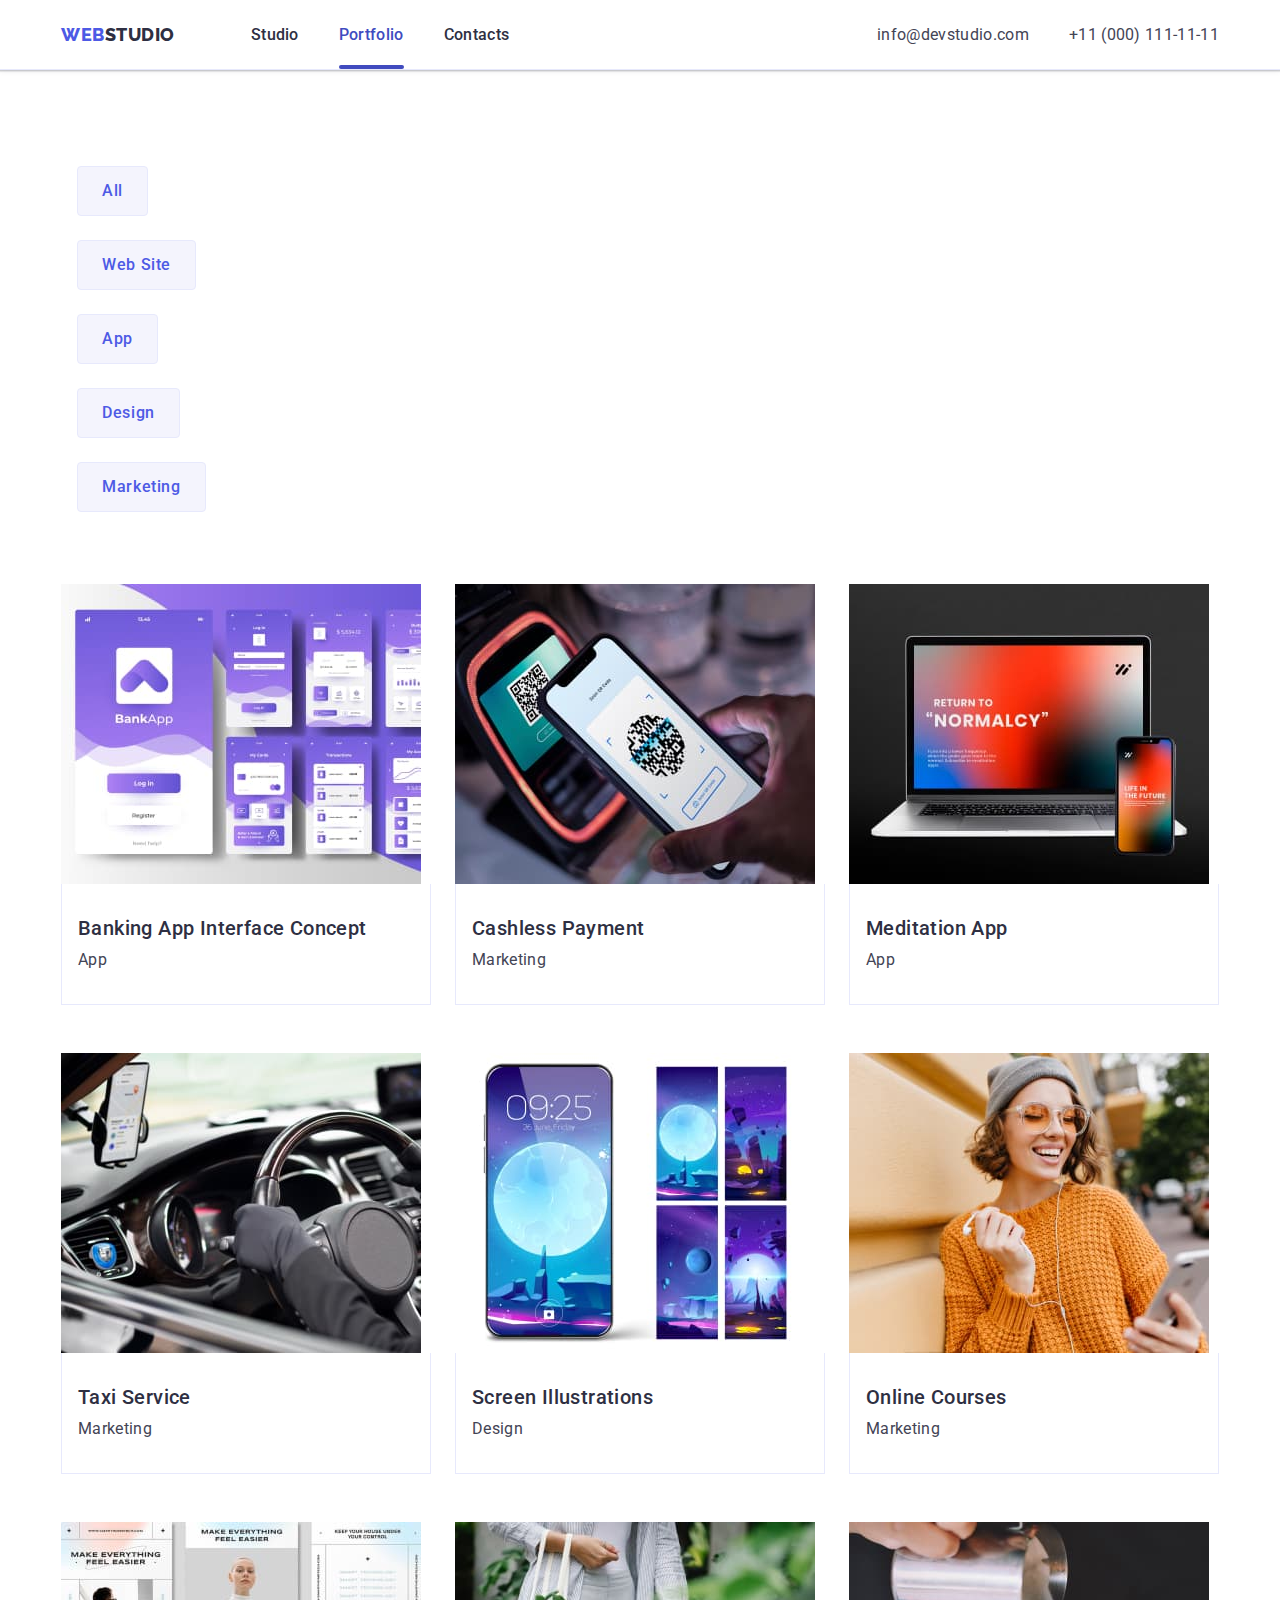
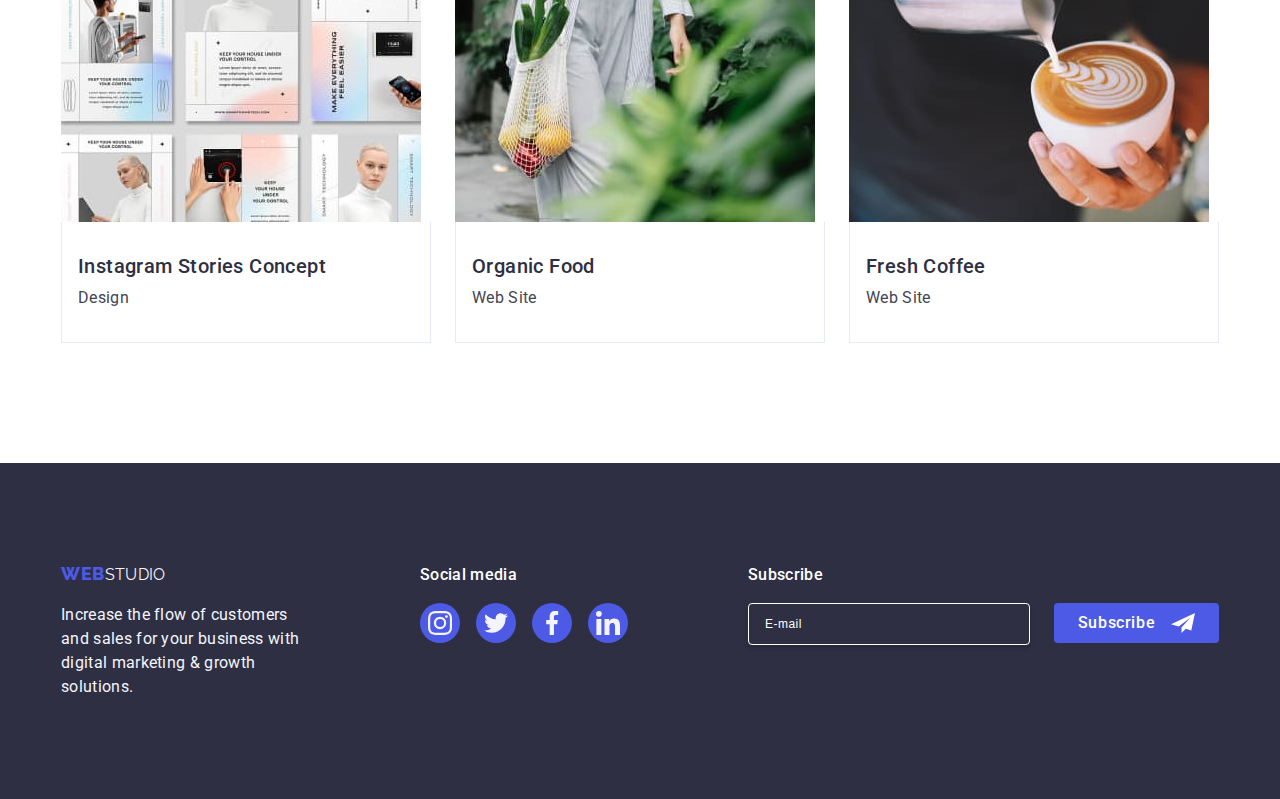
==== portfolio.html @ e067ead5 "Homework 7." ====
<!DOCTYPE html>
<html lang="en">
<head>
    <meta charset="UTF-8">
    <meta name="viewport" content="width=device-width, initial-scale=1.0">
    <title>Document</title>
    <link rel="preconnect" href="https://fonts.googleapis.com">
    <link rel="preconnect" href="https://fonts.gstatic.com" crossorigin>
    <link href="https://fonts.googleapis.com/css2?family=Raleway:wght@800&family=Roboto:wght@400;500;700;900&display=swap" rel="stylesheet">
    <link 
    rel="stylesheet" href="https://cdnjs.cloudflare.com/ajax/libs/modern-normalize/2.0.0/modern-normalize.min.css" 
    integrity="sha512-4xo8blKMVCiXpTaLzQSLSw3KFOVPWhm/TRtuPVc4WG6kUgjH6J03IBuG7JZPkcWMxJ5huwaBpOpnwYElP/m6wg==" 
    crossorigin="anonymous" 
    referrerpolicy="no-referrer" />
    <link rel="stylesheet" href="./css/styles.css">
</head>
<body >
    <header class = "header">
        <div class = "header-div container">
            <nav class="nav">
                <a class = "logo link" href="./index.html">Web<span class = "span-header">Studio</span></a>
                <ul class = "list">
                    <li><a class = "link" href="./index.html">Studio</a></li>
                    <li><a class = "active-link" href="./portfolio.html">Portfolio</a></li>
                    <li><a class = "link" href="">Contacts</a></li>
                </ul>
            </nav>

                <address class="adres">
                    <ul class = "list">
                        <li><a class = "link info" href="mailto:info@devstudio.com">info@devstudio.com</a></li>
                        <li><a class = "link info" href="tel:+110001111111">+11 (000) 111-11-11</a></li>
                    </ul>
                </address>
        </div>
    </header>
    <main>
        <section class="section-portfolio">
            <div class="container">
                <h1 class="visually-hidden">Nagłówek</h1>
                <ul class = "list list-atrybutes center button-margin-border">
                    <li><button type = "button" class = "button border-button">All</button></li>
                    <li><button type = "button" class = "button border-button">Web Site</button></li>
                    <li><button type = "button" class = "button border-button">App</button></li>
                    <li><button type = "button" class = "button border-button">Design</button></li>
                    <li><button type = "button" class = "button border-button">Marketing</button></li>
                </ul>

                <ul class="list link-photo wrap">
                    <li class="list-element-two">
                        <a href = "" class="link-image">
                            <div class="appear">
                            <img src="./images/hw2_img1.jpg" alt="Laptop with text 'Return to NORMALCY'." width="360" height="300">
                            <p class = "paragraf">14 Stylish and User-Friendly App Design Concepts · Task Manager App · Calorie Tracker App · Exotic Fruit Ecommerce App · Cloud Storage App</p>
                            </div>
                            <div class="container-two">
                                <h2 class="headline">Banking App Interface Concept</h2>
                                <p class="text">App</p>
                            </div>
                        </a>

                    </li>
                    <li class="list-element-two">
                        <a href = "" class="link-image">
                            <div class="appear">
                            <img src="./images/hw2_img2.jpg" alt="Laptop with text 'Return to NORMALCY'." width="360" height="300">
                            <p class = "paragraf">14 Stylish and User-Friendly App Design Concepts · Task Manager App · Calorie Tracker App · Exotic Fruit Ecommerce App · Cloud Storage App</p>
                            </div>
                            <div class="container-two">
                                <h2 class="headline">Cashless Payment</h2>
                                <p class="text">Marketing</p>
                            </div>
                        </a>

                    </li>
                    <li class="list-element-two">
                        <a href = "" class="link-image">
                            <div class="appear">
                            <img src="./images/hw2_img3.jpg" alt="Laptop with text 'Return to NORMALCY'." width="360" height="300">
                            <p class = "paragraf">14 Stylish and User-Friendly App Design Concepts · Task Manager App · Calorie Tracker App · Exotic Fruit Ecommerce App · Cloud Storage App</p>
                            </div>
                            <div class="container-two">
                                <h2 class="headline">Meditation App</h2>
                                <p class="text">App</p>
                            </div>
                        </a>

                    </li>
                    <li class="list-element-two">
                        <a href = "" class="link-image">
                            <div class="appear">
                            <img src="./images/hw2_img4.jpg" alt="Laptop with text 'Return to NORMALCY'." width="360" height="300">
                            <p class = "paragraf">14 Stylish and User-Friendly App Design Concepts · Task Manager App · Calorie Tracker App · Exotic Fruit Ecommerce App · Cloud Storage App</p>
                            </div>
                            <div class="container-two">
                                <h2 class="headline">Taxi Service</h2>
                                <p class="text">Marketing</p>
                            </div>
                        </a>

                    </li>
                    <li class="list-element-two">
                        <a href = "" class="link-image">
                            <div class="appear">
                            <img src="./images/hw2_img5.jpg" alt="Laptop with text 'Return to NORMALCY'." width="360" height="300">
                            <p class = "paragraf">14 Stylish and User-Friendly App Design Concepts · Task Manager App · Calorie Tracker App · Exotic Fruit Ecommerce App · Cloud Storage App</p>
                            </div>
                            <div class="container-two">
                                <h2 class="headline">Screen Illustrations</h2>
                                <p class="text">Design</p>
                            </div>
                        </a>

                    </li>
                    <li class="list-element-two">
                        <a href = "" class="link-image">
                            <div class="appear">
                            <img src="./images/hw2_img6.jpg" alt="Laptop with text 'Return to NORMALCY'." width="360" height="300">
                            <p class = "paragraf">14 Stylish and User-Friendly App Design Concepts · Task Manager App · Calorie Tracker App · Exotic Fruit Ecommerce App · Cloud Storage App</p>
                            </div>
                            <div class="container-two">
                                <h2 class="headline">Online Courses</h2>
                                <p class="text">Marketing</p>
                            </div>
                        </a>

                    </li>
                    <li class="list-element-two">
                        <a href = "" class="link-image">
                            <div class="appear">
                            <img src="./images/hw2_img7.jpg" alt="Laptop with text 'Return to NORMALCY'." width="360" height="300">
                            <p class = "paragraf">14 Stylish and User-Friendly App Design Concepts · Task Manager App · Calorie Tracker App · Exotic Fruit Ecommerce App · Cloud Storage App</p>
                            </div>
                            <div class="container-two">
                                <h2 class="headline">Instagram Stories Concept</h2>
                                <p class="text">Design</p>
                            </div>
                        </a>

                    </li>
                    <li class="list-element-two">
                        <a href = "" class="link-image">
                            <div class="appear">
                            <img src="./images/hw2_img8.jpg" alt="Laptop with text 'Return to NORMALCY'." width="360" height="300">
                            <p class = "paragraf">14 Stylish and User-Friendly App Design Concepts · Task Manager App · Calorie Tracker App · Exotic Fruit Ecommerce App · Cloud Storage App</p>
                            </div>
                            <div class="container-two">
                                <h2 class="headline">Organic Food</h2>
                                <p class="text">Web Site</p>
                            </div>
                        </a>

                    </li>
                    <li class="list-element-two">
                        <a href = "" class="link-image">
                            <div class="appear">
                            <img src="./images/hw2_img9.jpg" alt="Laptop with text 'Return to NORMALCY'." width="360" height="300">
                            <p class = "paragraf">14 Stylish and User-Friendly App Design Concepts · Task Manager App · Calorie Tracker App · Exotic Fruit Ecommerce App · Cloud Storage App</p>
                            </div>
                            <div class="container-two">
                                <h2 class="headline">Fresh Coffee</h2>
                                <p class="text">Web Site</p>
                            </div>
                        </a>

                    </li>
                </ul>
            </div>
        </section>
    </main>
    <footer class="footer">
        <div class = "flex-footer container">
            <div class="foot">
                <a class = "logo link-footer" href="./index.html">Web<span class="span-footer">Studio</span></a>
                <p class="span-footer">Increase the flow of customers and sales for your business with digital marketing & growth solutions.</p>
            </div>
            <div class="foot">
                <p class="social-media">Social media</p>
                <ul class = "social-media-icons">
                    <li class="social-media-element">
                        <a class="social-media-footer" href="">
                            <svg class="icon" width = "24" height = "24">
                                <use href = "./images/icons.svg#icon-instagram-2-3"></use>

                            </svg>
                        </a>
                    </li>
                    <li class="social-media-element">
                        <a class="social-media-footer" href="">
                            <svg class="icon" width = "24" height = "24">
                                <use href = "./images/icons.svg#icon-twitter-1"></use>

                            </svg>
                        </a>
                    </li>
                    <li class="social-media-element">
                        <a class="social-media-footer" href="">
                            <svg class="icon" width = "24" height = "24">
                                <use href = "./images/icons.svg#icon-facebook-1"></use>

                            </svg>
                        </a>
                    </li>
                    <li class="social-media-element">
                        <a class="social-media-footer" href="">
                            <svg class="icon" width = "24" height = "24">
                                <use href = "./images/icons.svg#icon-linkedin-1"></use>

                            </svg>
                        </a>
                    </li>
                </ul>
            </div>
            <div class="div-footer">
                <p class="footer-text">Subscribe</p>
                <form class = "form-footer">
                    <label class = "footer-label" >
                    <input class = "footer-input" type="email" id="email" name="user-emial" placeholder="E-mail" required>
                     </label> 
                    <button class="footer-button" type="submit">Subscribe
                        <svg class = "footer-button-svg" width = "24" height = 24>
                             <use href = "./images/icons.svg#icon-Frame-3"></use>
                         </svg>
                        </button>
                </form>
            </div>
        </div>
    </footer>

</body>
</html>
---- css/styles.css ----
*{
    margin: 0;
    padding: 0;
}
:root{

    --Primary-Brand:#4D5AE5;

    --Pressed-state:#404BBF;

    --Dark:#2E2F42;

    --Success:#31D0AA;

    --Text:#434455;

    --Subtle-Text:#8E8F99;

    --Accent:#E7E9FC;

    --Light:#F4F4FD;

    --Modal-overlay:#2E2F42;

    --Hero-background:#2E2F42;

    --White-background:#FFFFFF;
    --Modal-background:#FCFCFC;

}

/* 1 sekcja*/
.container-image{
    background-image: linear-gradient(rgba(46, 47, 66, 0.7), 
    rgba(46, 47, 66, 0.7)),
    url(../images/Dark-bg\ \(2\).png);
    flex-shrink: 0;
    max-width: 1440px;
    background-repeat: no-repeat;
    background-position: center;
    background-size: cover;
    margin:0 auto;
}



.section{
    background-color:var(--Hero-background);
    padding-top: 112px;
    padding-bottom: 112px;
    padding-left: 54px;
    padding-right: 54px;
}

.main-headline{
    color: var(--WHITE, #FFF);
    text-align: center;
    font-family: Roboto;
    font-size: 36px;
    font-style: normal;
    font-weight: 700;
    line-height: 40px; 
    letter-spacing: 0.72px;
    text-transform: capitalize;
    margin-bottom: 72px;

}

.main-button{
    cursor: pointer;
    font-family: "Roboto", sans-serif;
     font-family: Roboto;
    font-size: 16px;
    font-style: normal;
    font-weight: 500;
    line-height: 24px; /* 150% */
    letter-spacing: 0.64px;
    color: var(--White-background);
    background-color: var(--Primary-Brand);
     display:block;
    min-width: 169px;
    height: 56px;
    border: none;
    border-radius: 4px;
    margin:auto;
    transition: background-color 250ms cubic-bezier(0.4,0,0.2,1);
}

/*----------*/

/*2 sekcja*/

.visually-hidden {
    position: absolute;
    width: 1px;
    height: 1px;
    margin: -1px;
    border: 0;
    padding: 0;
    white-space: nowrap;
    clip-path: inset(100%);
    clip: rect(0 0 0 0);
    overflow: hidden;
}

.list{
    list-style: none;
    display: flex;
    gap: 40px;
}

.list-atrybutes{
    display: inline-flex;
    flex-direction: column;
    align-items: flex-start;
    gap: 72px;
    margin-left: 16px;
    margin-right: 16px;
}


.flex{
    display: flex;

}

.list-element{
    display: flex;
    width: 100%;
    margin: auto;
    flex-direction: column;
    align-items: center;
    gap: 8px;
}

.headline{
    color:var(--Dark);
    margin-bottom: 8px;
    align-items: center;
    font-family: "Roboto" sans-serif;
    font-size: 36px;
    font-style: normal;
    font-weight: 700;
    line-height: 40px; 
    letter-spacing: 0.72px;
    text-transform: capitalize;
    display: block;

}

.text{
    color:var(--Text);
    font-family: "Roboto" sans-serif;
    font-size: 16px;
    font-style: normal;
    font-weight: 500;
    line-height: 24px; /* 150% */
    letter-spacing: 0.32px;
}


.section-second-opcion{
    padding: 72px 0 72px;
}



/*----------*/


/*3 sekcja*/

.section-third-opcion{
    display: none;
}

/*----------*/

/*4 sekcja*/
.last-section{
    background-color: var(--Light);
    padding: 72px 82px;
    width: 428px;
    height: 2232px;
    display: flex;
}


.second-headline{
    font-size: 36px;
    text-align: center;
    color: var(--Dark);
    font-family: "Roboto" ;
    font-style: normal;
    font-weight: 700;
    line-height: 40px; 
    letter-spacing: 0.72px;
    text-transform: capitalize;
}


.list-element-four{
    background-color: var(--White-background);
    border-radius: 0px 0px 4px 4px;
    box-shadow: 0px 1px 6px rgba(46, 47, 66, 0.08), 0px 1px 1px rgba(46, 47, 66, 0.16), 0px 2px 1px rgba(46, 47, 66, 0.08);
    display: flex;
    width: 264px;
    padding-bottom: 0px;
    flex-direction: column;
    justify-content: center;
    align-items: center;
    gap: 32px;
}


/*----------*/

@media (min-width:1200px){
    *{
        margin: 0;
        padding: 0;
    }
    :root{
    
        --Primary-Brand:#4D5AE5;
    
        --Pressed-state:#404BBF;
    
        --Dark:#2E2F42;
    
        --Success:#31D0AA;
    
        --Text:#434455;
    
        --Subtle-Text:#8E8F99;
    
        --Accent:#E7E9FC;
    
        --Light:#F4F4FD;
    
        --Modal-overlay:#2E2F42;
    
        --Hero-background:#2E2F42;
    
        --White-background:#FFFFFF;
    
        --Modal-background:#FCFCFC;
    
    }
    
    body{
        color:var(--Text);
        font-family: "Roboto", sans-serif;
        background-color: var(--White-background);
    
    }
    
    img{
        display: block;
        height: auto;    
    }
    
    
    /*STYLES LINK*/
    .link{
        font-weight: 500;
        color:var(--Dark);
        font-size: 16px;
        line-height: 1.5;
        letter-spacing: 0.02em;
        text-decoration: none;
        padding: 24px 0;
        position: relative;
        
        
    
    }
    
    .active-link{
        color: var(--Pressed-state);
        transition: color 250ms cubic-bezier(0.4,0,0.2,1);
        font-weight: 500;
        font-size: 16px;
        line-height: 1.5;
        letter-spacing: 0.02em;
        text-decoration: none;
        padding: 24px 0;
        position: relative;
        
    }
    
    .active-link::after{
        position: absolute;
        content: "";
        left: 0;
        bottom: -1px;
        width: 100%;
        height: 4px;
        background-color: var(--Pressed-state);
        border-radius: 2px;
        
    
    }
    
    .link-image{
        text-decoration: none;
        display: block;
        position: relative;
        overflow: hidden;
        transition:box-shadow 250ms cubic-bezier(0.4, 0, 0.2, 1);
    }
    
    
    .link-photo{
        font-weight: 500;
        color:var(--Dark);
        font-size: 16px;
        line-height: 1.5;
        letter-spacing: 0.02em;
        text-decoration: none;
    }
    
    .link-footer{
        font-weight: 500;
        color:var(--Dark);
        font-size: 16px;
        line-height: 1.5;
        letter-spacing: 0.02em;
        text-decoration: none;
        display: inline-block;
        margin-bottom: 16px;
    }
    
    .empty-link:hover,
    .link:hover{
        color:var(--Pressed-state)
    }
    
    .link:active{
        color: var(--Pressed-state);
    }
    
    .empty-link:focus,
    .link:focus{
        color:var(--Pressed-state)
    }
    
    .link-image:hover .paragraf{
        transform: translateY(0);
    }
    
    .link-image:hover{
        box-shadow: 0px 1px 6px rgba(46, 47, 66, 0.08), 0px 1px 1px rgba(46, 47, 66, 0.16), 0px 2px 1px rgba(46, 47, 66, 0.08);
    }
    
    .link-image:focus .paragraf{
        transform: translateY(0);
    }
    
    .link-image:focus{
        box-shadow: 0px 1px 6px rgba(46, 47, 66, 0.08), 0px 1px 1px rgba(46, 47, 66, 0.16), 0px 2px 1px rgba(46, 47, 66, 0.08);
    }
    
    /*------------------------------------------------*/
    
    
    /*STYLES BUTTON*/
    
    .main-button:hover,
    .button:hover{
        color: var(--White-background);
        background-color: var(--Pressed-state);
        cursor: pointer;
    }
    
    .button:hover{
        border: 1px solid transparent;
        box-shadow: 0px 3px 1px rgba(0, 0, 0, 0.1), 0px 2px 1px rgba(0, 0, 0, 0.08), 0px 2px 2px rgba(0, 0, 0, 0.12);
    }
    
    .main-button:focus,
    .button:focus{
        color:var(--White-background);
        background-color:var(--Pressed-state);
    }
    
    .button:focus{
        border: 1px solid transparent;
        box-shadow: 0px 3px 1px rgba(0, 0, 0, 0.1), 0px 2px 1px rgba(0, 0, 0, 0.08), 0px 2px 2px rgba(0, 0, 0, 0.12);
    }
    
    .button:active{
        color: var(--White-background);
        background-color: var(--Pressed-state);
    }
    
    .button{
        cursor: pointer;
        font-family: "Roboto", sans-serif;
        font-weight: 500;
        font-size: 16px;
        line-height: 1.5;
        letter-spacing: 0.04em;
        color: var(--Primary-Brand);
        background-color: var(--Light);
        padding: 12px 24px;
        transition:color 250ms cubic-bezier(0.4,0,0.2,1),background-color 250ms cubic-bezier(0.4,0,0.2,1),border-color 250ms cubic-bezier(0.4,0,0.2,1),box-shadow 250ms cubic-bezier(0.4,0,0.2,1);
    }
    
    .main-button{
        cursor: pointer;
        font-family: "Roboto", sans-serif;
        font-weight: 500;
        font-size: 16px;
        line-height: 1.5;
        letter-spacing: 0.04em;
        color: var(--White-background);
        background-color: var(--Primary-Brand);
        display:block;
        min-width: 169px;
        height: 56px;
        border: none;
        border-radius: 4px;
        margin:auto;
        transition: background-color 250ms cubic-bezier(0.4,0,0.2,1);
    
    
    }
    
    .button-margin-border{
        margin-bottom: 72px;
    }
    
    .border-button{
        border: 1px solid var(--Accent);
        border-radius:4px ;
    }
    
    .footer-button-svg{
        margin-left: 16px;
        fill:var(--White-background);
    }
    
    .footer-button{
        display:flex;
        min-width: 165px;
        height: 40px;
        justify-content: center;
        align-items: center;
        font-family: "Roboto",sans-serif;
        font-size: 16px;
        font-weight: 500;
        line-height: 1.5;
        letter-spacing: 0.04em;
        color: var(--White-background);
        background-color: var(--Primary-Brand);
        border: none;
        border-radius: 4px;
        cursor: pointer;
    
    }
    /*------------------------------------------------*/
    
    /*STYLES HEADLINE*/
    
    .headline{
        font-weight: 500;
        font-size: 20px;
        line-height: 1.2;
        letter-spacing: 0.02em;
        color:var(--Dark);
        margin-bottom: 8px;
    
    }
    
    
    .second-headline{
        font-size: 36px;
        line-height: 1.11;
        letter-spacing: 0.02em;
        text-align: center;
        text-transform: capitalize;
        color: var(--Dark);
        margin-bottom: 72px;
    }
    
    
    
    .main-headline{
        font-size: 56px;
        line-height: 1.07;
        text-align: center;
        letter-spacing: 0.02em;
        color: var(--White-background);
        max-width: 496px;
        margin: 0 auto 48px;
    
    }
    
    /*------------------------------------------------*/
    
    
    /*STYLES SECTIONS*/
    
    .section{
        background-color:var(--Hero-background);
        padding: 188px 0;
    }
    
    .section-second-opcion{
        padding: 120px 0 120px;
    }
    
    .section-third-opcion{
        padding-bottom: 120px;
    }
    
    .last-section{
        background-color: var(--Light);
        padding: 120px 0;
    }
    
    .section-portfolio{
        padding-top: 96px;
        padding-bottom: 120px;
    }
    
    /*------------------------------------------------*/
    
    /*STYLES LIST*/
    
    .list{
        list-style: none;
        display: flex;
        gap: 40px;
    
    
    }
    
    .list-element-four{
        background-color: var(--White-background);
        width: calc((100% - 72px) / 4);
        border-radius: 0px 0px 4px 4px;
        box-shadow: 0px 1px 6px rgba(46, 47, 66, 0.08), 0px 1px 1px rgba(46, 47, 66, 0.16), 0px 2px 1px rgba(46, 47, 66, 0.08);
    }
    
    .list-atrybutes{
        gap:24px;
    }
    
    .list-element{
        width: calc((100% - 72px) / 4);
    }
    
    .list-element-two{
        width: calc((100% - 48px) / 3);
    }
    
    .list-element-three{
        width: calc(100% - 48px)/3;
    }
    
    /*------------------------------------------------*/
    
    /*STYLES SPAN*/
    
    .span-header{
        color: var(--Dark);
    }
    
    .span-footer{
        color: var(--Light);
        max-width: 264px;
        font-size: 16px;
        line-height: 1.5;
        font-weight: 400;
        letter-spacing: 0.02em;
    }
    
    /*------------------------------------------------*/
    
    /*STYLES CONTAINER*/
    
    .container{
        width: 1158px;
        margin: 0 auto;
        padding-left: 15px;
        padding-right: 15px;
    }
    
    .container-person{
        padding: 32px 0px;
    }
    
    .container-two{
        padding: 32px 16px;
        border: 1px solid var(--Accent);
        border-top: none;
    }
    
    .container-image{
        background-image: linear-gradient(rgba(46, 47, 66, 0.7), 
        rgba(46, 47, 66, 0.7)),
        url(../images/people-office.jpg);
        max-width: 1440px;
        background-repeat: no-repeat;
        background-position: center;
        background-size: cover;
        margin:0 auto;
    }
    
    /*------------------------------------------------*/
    
    
    /*SOCIAL MEDIA AND ICONS*/
    
    .social-media{
        font-weight: 500;
        font-size: 16px;
        line-height: 1.5;
        letter-spacing: 0.02em;
        color: var(--White-background);
        margin-bottom: 16px;
    
    }
    
    .social-media-icons{
        display: flex;
        gap: 16px;
        list-style: none;
    
    }
    
    .social-media-icons-two{
        display: flex;
        justify-content: center;
        gap:24px;
        list-style: none;
        margin-top: 8px;
    }
    
    .social-media-element{
        width: 40px;
        height: 40px;
    }
    
    .social-media-parameters{
        width: 100%;
        height: 100%;
        background-color: var(--Primary-Brand);
        border-radius: 50%;
        display: flex;
        align-items: center;
        justify-content: center;
        transition: background-color 250ms cubic-bezier(0.4,0,0.2,1);
    }
    
    .icon{
        fill: var(--Light);
    }
    
    .icon-color{
        fill: currentColor;
    }
    
    .icons-customers{
        display: flex;
        gap: 24px;
    }
    
    .social-media-footer{
        width: 100%;
        height: 100%;
        background-color: var(--Primary-Brand);
        border-radius: 50%;
        display: flex;
        align-items: center;
        justify-content: center;
        transition: background-color 250ms cubic-bezier(0.4,0,0.2,1);
    }
    
    
    .social-media-parameters:hover{
        background-color: var(--Pressed-state);
    
    }
    
    .social-media-parameters:focus{
        background-color: var(--Pressed-state);
    }
    
    .social-media-footer:hover{
        background-color: var(--Success);
    }
    
    .social-media-footer:focus{
        background-color: var(--Success);
    }
    
    .customer:hover{
        border-color: var(--Pressed-state);
        color: var(--Pressed-state);
    }
    
    .icon-color:hover{
        color: var(--Pressed-state);
    }
    
    .customer:focus{
        border-color: var(--Pressed-state);
        color: var(--Pressed-state);
    }
    
    
    .icon-close{
        transition: fill 250ms cubic-bezier(0.4,0,0.2,1);
        
    }
    
    .svg-element{
        display: flex;
        height: 112px;
        background-color: var(--Light);
        border-radius: 4px;
        margin-bottom: 8px;
        align-items: center;
        justify-content: center;
    }
    
    .modal-svg{
        position: absolute;
        left:16px;
        top:50%;
        transform: translateY(-50%);
        transition: fill 250ms cubic-bezier(0.4,0,0.2,1);
    }
    
    .modal-svg-two{
        fill:var(--White-background);
    }
    /*------------------------------------------------*/
    
    
    
    /*CUSTOMERS*/
    
    .customers{
        width: calc((100% - 120px)/6);
        height: 88px;
        list-style: none;
    }
    
    .customer{
        width: 100%;
        height: 100%;
        border: 1px solid var(--Subtle-Text);
        border-radius: 4px;
        display: flex;
        align-items: center;
        justify-content: center;
        color: var(--Subtle-Text);
        transition: border-color 250ms cubic-bezier(0.4,0,0.2,1), color 250ms cubic-bezier(0.4,0,0.2,1);
        
    
    }
    
    /*------------------------------------------------*/
    
    
    /*MODAL*/
    
    .text-modal{
        color: var(--Dark);
        font-weight: 500;
        font-size: 16px;
        line-height: 1.5;
        letter-spacing: 0.02em;
        text-align: center;
        margin-bottom: 16px;
    
    }
    
    
    .modal-form{
        margin-bottom: 8px;
    }
    
    .modal-form-two{
        position: relative;
    
    }
    
    .modal-input{
        width: 100%;
        height: 40px;
        border:1px solid rgba(46,47,66,0.4);
        border-radius: 4px;
        background-color: transparent;
        padding-left: 38px;
        transition: border-color 250ms cubic-bezier(0.4,0,0.2,1);
        outline: transparent;
    }
    
    .modal-textarea{
        margin-bottom: 16px;
    
    }
    
    .modal-textarea-input{
        width: 100%;
        height:120px;
        font-size: 12px;
        line-height: 1.17;
        letter-spacing: 0.04em;
        color: rgba(46,47,66,0.4);
        border: 1px solid rgba(46,47,66,0.4);
        border-radius: 4px;
        background-color: transparent;
        padding: 8px 16px;
        outline: transparent;
        resize: none;
        transition: border-color 250ms cubic-bezier(0.4,0,0.2,1);
    }
    
    .modal-textarea-input:focus{
        border-color: var(--Primary-Brand);
    }
    
    
    .modal-laber{
        font-size: 12px;
        line-height: 1.17;
        letter-spacing: 0.04em;
        color: var(--Subtle-Text);
        display: block;
        margin-bottom: 4px;
    
    }
    
    .modal{
        position: absolute;
        top:50%;
        left:50%;
        transform: translate(-50%,-50%) scale(1);
        width: 408px;
        min-height: 584px;
        background-color: var(--Modal-background);
        transition: transform 250ms cubic-bezier(0.4,0,0.2,1);
        box-shadow: 0px 1px 1px rgba(0,0,0,0.14), 0px 1px 3px rgba(0, 0, 0, 0.12), 0px 2px 1px rgba(0, 0, 0, 0.2);
        border-radius: 4px;
        padding: 72px 24px 24px 24px;
    }
    
    .modal-input:focus{
        border-color: var(--Primary-Brand);
    }
    
    .modal-form-two:focus-within{
        fill: var(--Primary-Brand);
    }
    
    .footer-input{
        width: 264px;
        height: 40px;
        background-color: transparent;
        border: 1px solid var(--White-background);
        border-radius: 4px;
        padding-left: 16px;
        color: var(--White-background);
        font-weight: 400;
        font-size: 12px;
        line-height: 1.5;
        letter-spacing: 0.04em;
        box-shadow:0px 4px 4px 0px rgba(0,0,0,0.15);
    }
    
    .footer-input::placeholder{
        color: var(--White-background);
    }
    
    .footer-input > ::placeholder{
        color: var(--White-background);
    }
    
    .modal-checkbox{
        display: flex;
        align-items: center;
        margin-bottom: 24px;
    }
    
    .modal-span{
        width: 16px;
        height: 16px;
        border: 1px solid rgba(46,47,66,0.4);
        border-radius: 2px;
        align-items: center;
        justify-content: center;
        transition: background-color 250ms cubic-bezier(0.4,0,0.2,1) border 250ms cubic-bezier(0.4,0,0.2,1) fill 250ms cubic-bezier(0.4,0,0.2,1);
        display: inline-flex;
        background-color: var(--White-background);
        position: relative;
        fill: transparent;
    }
    
    .modal-link{
        color: var(--Primary-Brand);
    }
    
    .modal-button{
        display: block;
        margin: auto;
        min-width: 169px;
        min-height: 56px;
        font-family: "Roboto", sans-serif;
        font-size: 16px;
        font-weight: 500;
        line-height: 1.5;
        letter-spacing: 0.04em;
        color: var(--White-background);
        cursor: pointer;
        background-color: var(--Primary-Brand);
        border: none;
        border-radius: 4px;
        transition: background-color 250ms cubic-bezier(0.4,0,0.2,1);
    }
    
    .modal-title{
        font-family: "Roboto", sans-serif;
        font-size: 16px;
        font-style:normal;
        font-weight: 500;
        line-height: 24px;
        letter-spacing: 0.32px;
        width: 360px;
        text-align: center;
    }
    
    .checkbox-input:checked + .checkbox > .modal-span{
        background-color: var(--Pressed-state);
        border: none;
    
    }
    
    .checkbox-input:checked + .checkbox > .modal-span > .modal-svg-two{
        fill:var(--Light);
    }
    
    /*------------------------------------------------*/
    
    /*OTHER*/
    
    .text{
        color:var(--Text);
        font-size: 16px;
        line-height: 1.5;
        font-weight: 400;
        letter-spacing: 0.02em;
    }
    
    
    
    
    .footer{
        display: flex;
        background-color:var(--Dark);
        padding: 100px 0;
        gap:20px;
    
    }
    
    
    
    
    .info{
        color:var(--Text);
        font-weight: 400;
        transition: color 250ms cubic-bezier(0.4,0,0.2,1);
    }
    
    .logo{
        font-family: "Raleway",sans-serif;
        font-weight: 800;
        font-size: 18px;
        line-height: 1.17;
        letter-spacing: 0.03em;
        text-transform: uppercase;
        color:var(--Primary-Brand);
        text-decoration: none;
        margin-right: 76px;
    }
    
    .adres{
        font-style: normal;
        display: flex;
        justify-content: flex-end;
        align-items: center;
        margin-left: auto;
        font-weight: 400;
    }
    
    
    .header{
        border-bottom: 1px solid var(--Accent);
        box-shadow:  0px 2px 1px rgba(46, 47, 66, 0.08), 0px 1px 1px rgba(46, 47, 66, 0.16), 0px 1px 6px rgba(46, 47, 66, 0.08);
    }
    
    .header-div{
        display:flex;
    
    }
    
    
    .nav{
        display: flex;
        align-items: center;
    
    }
    
    
    .name{
        text-align: center;
    }
    
    .foot{
        margin-right: 120px;
    
    }
    
    .div-foot{
        display:flex;
    }
    
    .center{
        justify-content: center;
    }
    
    
    .wrap{
        flex-wrap: wrap;
        column-gap: 24px;
        row-gap: 48px;
    }
    
    
    .visually-hidden {
        position: absolute;
        width: 1px;
        height: 1px;
        margin: -1px;
        border: 0;
        padding: 0;
        white-space: nowrap;
        clip-path: inset(100%);
        clip: rect(0 0 0 0);
        overflow: hidden;
    }
    
    .flex{
        display: flex;
    
    }
    
    .flex-footer{
        display: flex;
        align-items: baseline;
    
    }
    
    .flex-footer-two{
        color: var(--Light);
        font-family: "Roboto", sans-serif;
        font-size: 16px;
        font-style: normal;
        font-weight: 500;
        line-height: 24px; /* 150% */
        letter-spacing: 0.32px;
        margin-bottom: 16px;
    }
    
    
    .img-person{
        color:var(--Dark);
        font-weight: 500;
        font-size: 16px;
        line-height: 1.5;
        letter-spacing: 0.02em;
        text-decoration: none;
    }
    
    
    
    
    .appear{
        position: relative;
        overflow: hidden;
        
    }
    
    .paragraf{
        position: absolute;
        font-size: 16px;
        line-height: 1.5;
        letter-spacing: 0.02em;
        color: var(--Light);
        padding: 40px 32px;
        top:0;
        background-color: var(--Primary-Brand);
        width: 100%;
        height: 100%;
        transform: translateY(100%);
        transition: transform 250ms cubic-bezier(0.4,0,0.2,1);
    }
    
    .backdrop{
        position: fixed;
        top:0;
        left:0;
        width: 100%;
        height: 100%;
        background-color: rgba(46,47,66,0.4);
        transition: opacity 250ms cubic-bezier(0.4, 0, 0.2, 1), visibility 250ms cubic-bezier(0.4, 0, 0.2, 1);
    }
    
    .is-hidden{
        opacity: 0;
        visibility: hidden;
        pointer-events: none;
    }
    
    
    .close-btn{
        position: absolute;
        top:24px;
        right: 24px;
        width: 24px;
        height: 24px;
        border-radius: 50%;
        display: flex;
        align-items: center;
        justify-content: center;
        background-color: var(--Accent);
        border: 1px solid rgba(0,0,0,0.1);
        padding: 0;
        cursor: pointer;
        transition: background-color 250ms cubic-bezier(0.4,0,0.2,1),border 250ms cubic-bezier(0.4,0,0.2,1);
    }
    
    
    .close-btn:hover{
        background-color: var(--Pressed-state);
        border: none;
        fill:var(--White-background);
    }
    
    .close-btn:focus{
        background-color: var(--Pressed-state);
        border: none;
        fill: var(--White-background);
    }
    
    
    .form-footer{
        display: flex;
        gap:24px;
    
    }
    
    
    .footer-text{
        margin-bottom: 16px;
        font-weight: 500;
        font-size: 16px;
        line-height: 1.5;
        letter-spacing: 0.02em;
        color: var(--White-background);
    
    }
    
    .inline-flex{
        display: inline-flex;
        gap:24px;
        align-items: center;
        justify-content: center;
    }
    
    
    .checkbox-input{
        overflow: hidden;
        display: none;
    }
    
    .checkbox{
        display:block;
        font-size: 12px;
        line-height: 1.17;
        letter-spacing: 0.04em;
        color: var(--Subtle-Text);
        cursor: pointer;
        
    }
    
    
    /*------------------------------------------------*/
}
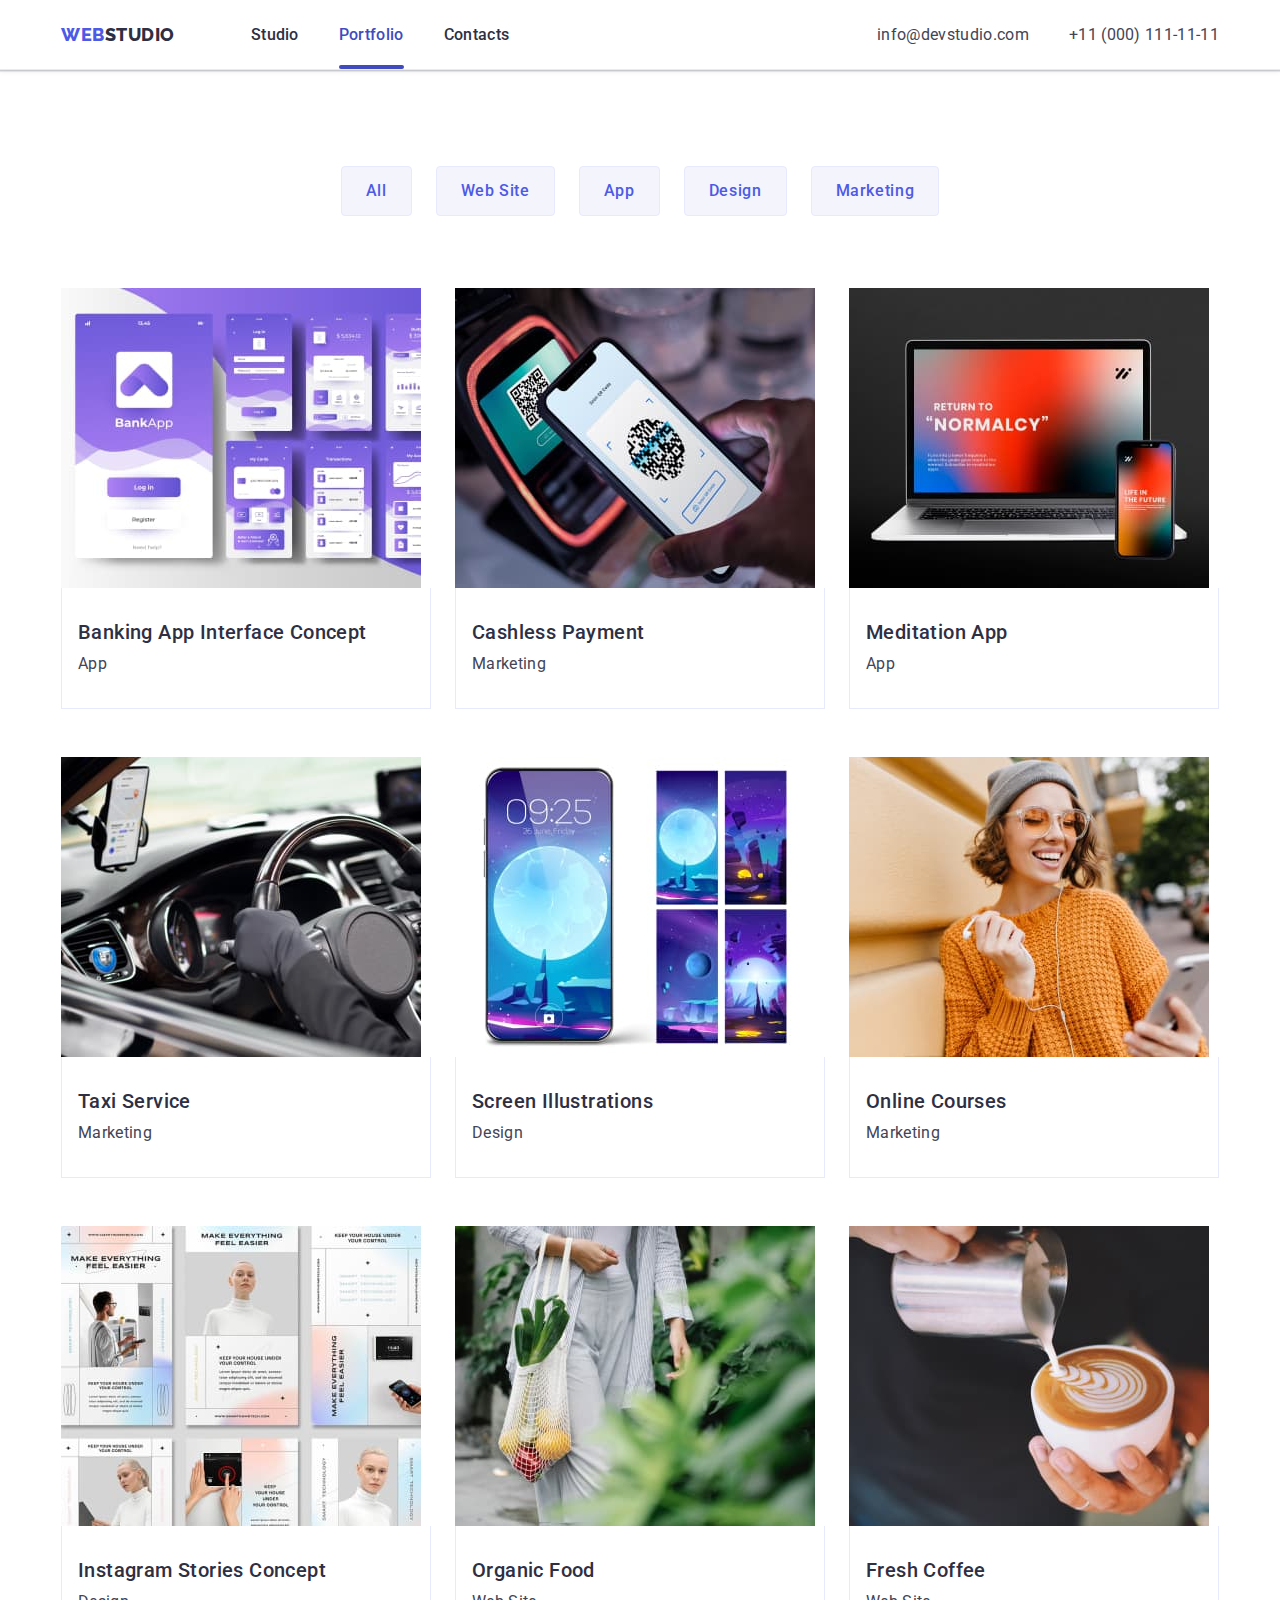
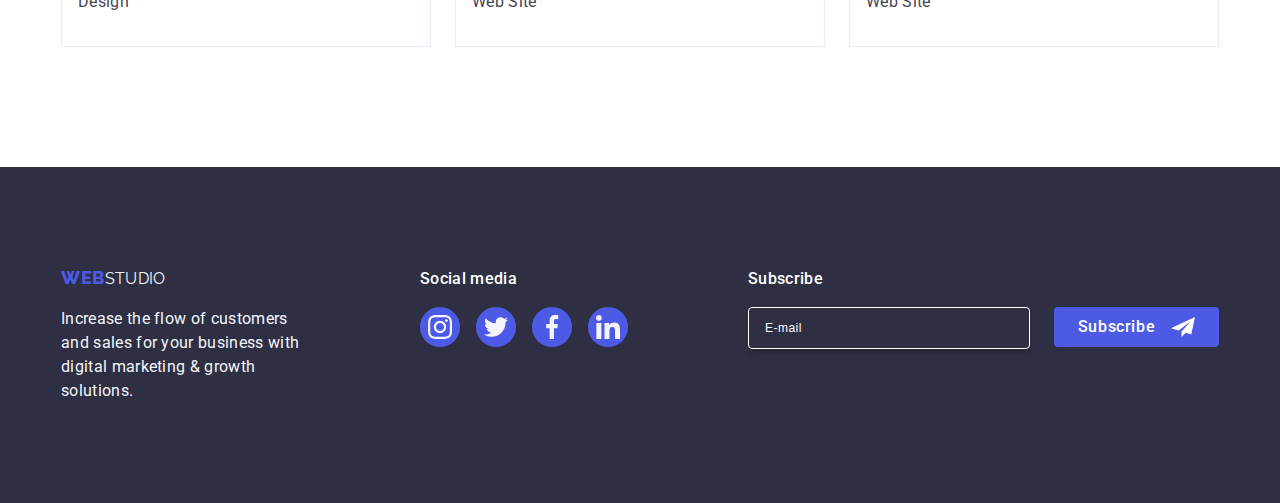
==== commit 12eee706: "Changed in homework 7." ====
--- a/portfolio.html
+++ b/portfolio.html
@@ -16,7 +16,7 @@
 </head>
 <body >
     <header class = "header">
-        <div class = "header-div container">
+        <div class = "header-div container-phone container">
             <nav class="nav">
                 <a class = "logo link" href="./index.html">Web<span class = "span-header">Studio</span></a>
                 <ul class = "list">
@@ -227,5 +227,59 @@
         </div>
     </footer>
 
+    <div class="menu-container js-menu-container" id="mobile-menu">
+        <button class="menu-toggle close-btn js-close-menu">
+          <svg class = "icon-close" width = "8" height = "8">
+            <use href = "./images/icons.svg#icon-close"></use>
+          </svg>
+        </button>
+        <ul class="mobile-menu">
+          <li><a href="./index.html" class="active-link">Studio</a></li>
+          <li><a href="./portfolio.html" class="mobile-link">Prtfolio</a></li>
+          <li><a href="" class="mobile-link">Contacts</a></li>
+        </ul>
+
+        <ul class="mobile-menu-two">
+            <li><a href="" class="active-link">+11 (000) 111-11-11</a></li>
+            <li><a href="" class="emial-info">info@devstudio.com</a></li>
+        </ul>
+      <ul class = "social-media-icons-two">
+        <li class="social-media-element">
+            <a class="social-media-parameters" href="">
+                <svg class="icon" width = "24" height = "24">
+                    <use href = "./images/icons.svg#icon-instagram-2-3"></use>
+
+                </svg>
+            </a>
+        </li>
+        <li class="social-media-element">
+            <a class="social-media-parameters" href="">
+                <svg class="icon" width = "24" height = "24">
+                    <use href = "./images/icons.svg#icon-twitter-1"></use>
+
+                </svg>
+            </a>
+        </li>
+        <li class="social-media-element">
+            <a class="social-media-parameters" href="">
+                <svg class="icon" width = "24" height = "24">
+                    <use href = "./images/icons.svg#icon-facebook-1"></use>
+
+                </svg>
+            </a>
+        </li>
+        <li class="social-media-element">
+            <a class="social-media-parameters" href="">
+                <svg class="icon" width = "24" height = "24">
+                    <use href = "./images/icons.svg#icon-linkedin-1"></use>
+
+                </svg>
+            </a>
+        </li>
+    </ul>
+</div>
+
+<script src="./js/mobile-menu.js"></script>
+
 </body>
 </html>--- a/css/styles.css
+++ b/css/styles.css
@@ -1,9 +1,11 @@
 *{
     margin: 0;
     padding: 0;
-}
+    list-style:none;
+}
+
 :root{
-
+    
     --Primary-Brand:#4D5AE5;
 
     --Pressed-state:#404BBF;
@@ -22,12 +24,276 @@
 
     --Modal-overlay:#2E2F42;
 
-    --Hero-background:#2E2F42;
+    --Hero-dkground:#2E2F42;
 
     --White-background:#FFFFFF;
+
     --Modal-background:#FCFCFC;
 
 }
+
+
+
+
+body{
+    color:var(--Text);
+    font-family: "Roboto", sans-serif;
+    background-color: var(--White-background);
+
+}
+
+img{
+    display: block;
+    height: auto;    
+}
+
+@media screen and (min-width:320px) and (max-width:767px){
+
+
+    .container{
+        max-width:428px;
+        margin: 0 auto;
+    }
+
+
+    /*  modal   */
+    .menu {
+        display: none;
+      }
+    
+    
+    .menu .link {
+      padding: 10px;
+      color: inherit;
+      text-decoration: none;
+    }
+    
+    .menu .link:hover,
+    .menu .link:focus {
+      text-decoration: underline;
+    }
+    
+    .menu-toggle {
+      height: 24px;
+      width: 24px;
+      display: flex;
+      align-items: center;
+      justify-content: center;
+      
+      margin: 0;
+      padding: 0;
+      background-color: transparent;
+      cursor: pointer;
+      border: none;
+      border-radius: 50%;
+      outline: none;
+    }
+
+
+    .menu-container {
+        position: fixed;
+        top: 0;
+        left: 0;
+        width: 100vw;
+        height: 100vh;
+        padding: 32px;
+        background-color: var(--White-background);
+        z-index: 999;
+      
+        transform: translateX(100%);
+        transition: transform 250ms ease-in-out;
+        height: 100%;
+      }
+      
+      .menu-container.is-open {
+        transform: translateX(0);
+      }
+
+      .menu-container .close-btn{
+        position: absolute;
+        top:24px;
+        right: 24px;
+        width: 24px;
+        height: 24px;
+        border-radius: 50%;
+        display: flex;
+        align-items: center;
+        justify-content: center;
+        background-color: var(--Modal-background);
+        border: 1px solid rgba(0,0,0,0.1);
+        padding: 0;
+        cursor: pointer;
+        transition: background-color 250ms cubic-bezier(0.4,0,0.2,1),border 250ms cubic-bezier(0.4,0,0.2,1);
+      }
+
+      .icon-close{
+        transition: fill 250ms cubic-bezier(0.4,0,0.2,1);
+        fill: var(--Modal-overlay);
+        
+    }
+
+    .mobile-menu{
+        display: inline-flex;
+        flex-direction: column;
+        align-items: flex-start;
+        gap:40px;
+        margin-top:80px;
+        margin-left:8px;
+        margin-right:237px;
+    }
+
+    .mobile-link{
+        font-family: "Roboto" sans-serif;
+        font-size: 36px;
+        font-style: normal;
+        font-weight: 700;
+        line-height: 40px;
+        letter-spacing: 0.72px;
+        text-transform: capitalize;
+        text-decoration: none;
+        
+    }
+
+    .mobile-link:focus{
+        color: var(--Pressed-state);
+    }
+
+    .mobile-link:visited{
+        color: currentColor;
+    }
+
+
+    .active-link{
+        color: var(--Pressed-state);
+        font-family: "Roboto" sans-serif;
+        font-size: 36px;
+        font-style: normal;
+        font-weight: 700;
+        line-height: 40px;
+        letter-spacing: 0.72px;
+        text-transform: capitalize;
+        text-decoration: none;
+    }
+
+
+    .emial-info{
+        color:#434455;
+        font-family: "Roboto" sans-serif;
+        font-size: 20px;
+        font-style: normal;
+        font-weight: 500;
+        line-height: 24px; 
+        letter-spacing: 0.4px;
+        justify-content: center;
+        text-decoration: none;
+    }
+    
+    .mobile-menu-two{
+        display:flex;
+        gap:40px;
+        flex-direction: column;
+        justify-content: center;
+        margin-top:248px;
+        margin-left:8px;
+        
+    }
+
+    .menu-container .social-media-icons-two{
+        gap:56px;
+        margin-top:48px;
+        margin-left: 8px;
+        margin-bottom: 40px;
+        justify-content: flex-start;
+    }
+/*  ----------  */
+    
+/*header*/
+
+
+.container-phone{
+    width: 100%;
+    margin-left:16px;
+    margin-right: 16px;
+    display: flex;
+    justify-content: space-between;
+}
+
+
+
+.header{
+    border-bottom: 1px solid var(--Accent);
+    box-shadow:  0px 2px 1px rgba(46, 47, 66, 0.08), 0px 1px 1px rgba(46, 47, 66, 0.16), 0px 1px 6px rgba(46, 47, 66, 0.08);
+    display: flex;
+}
+
+.header-div{
+    display:flex;
+    height: 72px;
+
+}
+
+.nav{
+    display: flex;
+    align-items: center;
+
+}
+
+.nav > .list{
+    display: none;
+}
+
+.logo{
+    font-family: "Raleway",sans-serif;
+    font-weight: 800;
+    font-size: 18px;
+    line-height: 1.17;
+    letter-spacing: 0.03em;
+    text-transform: uppercase;
+    color:var(--Primary-Brand);
+    text-decoration: none;
+}
+
+.link{
+    font-weight: 500;
+    color:var(--Dark);
+    font-size: 16px;
+    line-height: 1.5;
+    letter-spacing: 0.32px;
+    text-decoration: none;
+    padding: 24px 0;
+    position: relative;
+    font-style: normal;
+
+}
+
+.svg-header{
+    display: flex;
+    align-items: center;
+
+}
+
+
+.span-header{
+    color: var(--Dark);
+}
+
+.nav > .logo{
+    color: var(--Primary-Brand);
+}
+
+.list{
+    display: none;
+
+}
+
+
+.adres{
+    display: none;
+}
+
+
+
+/*----------*/
 
 /* 1 sekcja*/
 .container-image{
@@ -54,6 +320,7 @@
 
 .main-headline{
     color: var(--WHITE, #FFF);
+    justify-content: center;
     text-align: center;
     font-family: Roboto;
     font-size: 36px;
@@ -63,6 +330,7 @@
     letter-spacing: 0.72px;
     text-transform: capitalize;
     margin-bottom: 72px;
+    display: inherit;
 
 }
 
@@ -73,17 +341,42 @@
     font-size: 16px;
     font-style: normal;
     font-weight: 500;
-    line-height: 24px; /* 150% */
+    line-height: 24px; 
     letter-spacing: 0.64px;
     color: var(--White-background);
     background-color: var(--Primary-Brand);
-     display:block;
+    display:block;
     min-width: 169px;
     height: 56px;
     border: none;
     border-radius: 4px;
     margin:auto;
     transition: background-color 250ms cubic-bezier(0.4,0,0.2,1);
+}
+
+    .main-button:hover,
+    .button:hover{
+        color: var(--White-background);
+        background-color: var(--Pressed-state);
+        cursor: pointer;
+    }
+    
+    .main-button:focus,
+    .button:focus{
+        color:var(--White-background);
+        background-color:var(--Pressed-state);
+    }
+
+.link{
+    font-weight: 500;
+    color:var(--Dark);
+    font-size: 16px;
+    line-height: 1.5;
+    letter-spacing: 0.02em;
+    text-decoration: none;
+    padding: 24px 0;
+    position: relative;
+
 }
 
 /*----------*/
@@ -113,6 +406,7 @@
     display: inline-flex;
     flex-direction: column;
     align-items: flex-start;
+    justify-content: center;
     gap: 72px;
     margin-left: 16px;
     margin-right: 16px;
@@ -133,7 +427,7 @@
     gap: 8px;
 }
 
-.headline{
+.section-second-opcion .headline{
     color:var(--Dark);
     margin-bottom: 8px;
     align-items: center;
@@ -148,22 +442,24 @@
 
 }
 
-.text{
+.section-second-opcion .text{
     color:var(--Text);
     font-family: "Roboto" sans-serif;
     font-size: 16px;
     font-style: normal;
     font-weight: 500;
-    line-height: 24px; /* 150% */
+    line-height: 24px; 
     letter-spacing: 0.32px;
 }
 
 
 .section-second-opcion{
-    padding: 72px 0 72px;
-}
-
-
+    padding: 72px 0;
+}
+
+.section-second-opcion svg{
+    display:none;
+}
 
 /*----------*/
 
@@ -177,14 +473,21 @@
 /*----------*/
 
 /*4 sekcja*/
+
+
 .last-section{
     background-color: var(--Light);
-    padding: 72px 82px;
-    width: 428px;
-    height: 2232px;
-    display: flex;
-}
-
+    width: 100%;
+    display: flex;
+    margin: auto;
+    padding-bottom: 96px;
+}
+
+.last-section  .list-atrybutes{
+    width:100%;
+    margin: auto;
+    
+}
 
 .second-headline{
     font-size: 36px;
@@ -196,6 +499,8 @@
     line-height: 40px; 
     letter-spacing: 0.72px;
     text-transform: capitalize;
+    margin-top:96px;
+    margin-bottom: 72px;
 }
 
 
@@ -207,60 +512,1655 @@
     width: 264px;
     padding-bottom: 0px;
     flex-direction: column;
+    align-items: center;
+    gap: 32px;
+    margin:0 auto;
+    
+}
+
+.img-person{
+    color:var(--Dark);
+    font-weight: 500;
+    font-size: 16px;
+    line-height: 1.5;
+    letter-spacing: 0.02em;
+    text-decoration: none;
+}
+
+
+.container-person{
+    padding: 32px 0px;
+}
+
+.headline{
+    font-weight: 500;
+    font-size: 20px;
+    line-height: 1.2;
+    letter-spacing: 0.02em;
+    color:var(--Dark);
+    margin-bottom: 8px;
+
+}
+
+.name{
+    text-align: center;
+}
+
+
+.text{
+    color:var(--Text);
+    font-size: 16px;
+    line-height: 1.5;
+    font-weight: 400;
+    letter-spacing: 0.02em;
+}
+
+
+.social-media-icons-two{
+    display: flex;
+    justify-content: center;
+    gap:24px;
+    list-style: none;
+    margin-top: 8px;
+}
+
+.social-media-parameters{
+    width: 100%;
+    height: 100%;
+    background-color: var(--Primary-Brand);
+    border-radius: 50%;
+    display: flex;
+    align-items: center;
+    justify-content: center;
+    transition: background-color 250ms cubic-bezier(0.4,0,0.2,1);
+}
+
+.social-media-parameters:hover{
+    background-color: var(--Pressed-state);
+
+}
+
+
+
+
+
+.social-media-parameters:focus{
+    background-color: var(--Pressed-state);
+}
+
+
+
+.social-media-footer:focus{
+    background-color: var(--Success);
+}
+
+
+
+.customer:focus{
+    border-color: var(--Pressed-state);
+    color: var(--Pressed-state);
+}
+
+.icon{
+    fill: var(--Light);
+}
+
+
+/*5 sekcja*/
+
+
+.customers{
+    width: 190px;
+    height: 88px;
+    list-style: none;
+    margin:36px 8px;
+}
+
+.customer{
+    width: 100%;
+    height: 100%;
+    border: 1px solid var(--Subtle-Text);
+    border-radius: 4px;
+    display: flex;
+    align-items: center;
+    justify-content: center;
+    color: var(--Subtle-Text);
+    transition: border-color 250ms cubic-bezier(0.4,0,0.2,1), color 250ms cubic-bezier(0.4,0,0.2,1);
+    
+    
+
+}
+
+.icons-customers{
+    display: flex;
+    flex-wrap: wrap;
+    justify-content: center;
+    margin: 0 auto;
+}
+
+.section-fourth-opcion .second-headline{
+    margin-bottom: 30px;
+}
+
+.icon-color{
+    fill: currentColor;
+}
+
+/*----------*/
+/*footer*/
+
+.footer{
+    display: flex;
+    background-color:var(--Dark);
+    padding: 100px 0;
+    gap:20px;
+    align-items: center;
+    justify-content: center;
+    flex-direction: column;
+
+}
+
+.flex-footer{
+    display: flex;
+    flex-direction: column;
+    justify-content: center;
+    gap:72px;
+    
+}
+
+.div-footer{
+    display: flex;
+    flex-direction: column;
+    justify-content: center;
+    gap:16px;
+}
+
+
+.foot{
+    display: inherit;
+    gap: 16px;
+    justify-content: center;
+    flex-direction: column;
+}
+
+.form-footer{
+    flex-direction: column;
+    justify-content: center;
+    width:398px;
+}
+
+.foot > .logo{
+    margin: auto;
+}
+
+.foot > .span-footer{
+    margin: auto;
+}
+
+
+.footer-text{
+    margin: auto;
+    font-family: "Roboto" sans-serif;
+    font-size: 16px;
+    font-style: normal;
+    font-weight: 500;
+    line-height: 24px; 
+    letter-spacing: 0.32px;
+    color: var(--White-background);
+}
+
+
+.footer .span-footer{
+    color: var(--Light);
+}
+
+.foot p{
+    max-width:268px;
+    font-size: 16px;
+    font-style: normal;
+    line-height: 24px; 
+    letter-spacing: 0.32px;
+}
+
+
+.social-media{
+    margin: auto;
+    font-weight: 500;
+    font-style: normal;
+    font-size: 16px;
+    line-height: 24px;
+    letter-spacing: 0.32px;
+    color: var(--White-background);
+
+}
+
+.social-media-icons{
+    margin: auto;
+    display: flex;
+    gap: 16px;
+    list-style: none;
+
+}
+
+.social-media-element{
+    width: 40px;
+    height: 40px;
+}
+
+.social-media-footer{
+    width: 100%;
+    height: 100%;
+    background-color: var(--Primary-Brand);
+    border-radius: 50%;
+    display: flex;
+    align-items: center;
+    justify-content: center;
+    transition: background-color 250ms cubic-bezier(0.4,0,0.2,1);
+}
+
+.form-footer{
+    display: flex;
+    gap:16px;
+
+}
+
+.footer-label{
+    display: inherit;
+    justify-content: center;
+}
+
+.footer-button{
+    display: inline-flex;
+    width: 165px;
+    height: 40px;
     justify-content: center;
     align-items: center;
+    font-family: "Roboto",sans-serif;
+    font-style: normal;
+    font-size: 16px;
+    font-weight: 500;
+    line-height: 24px;
+    letter-spacing: 0.64px;
+    color: var(--White-background);
+    background-color: var(--Primary-Brand);
+    border: none;
+    border-radius: 4px;
+    cursor: pointer;
+    margin: auto;
+    padding: 8px 24px;
+    gap:16px;
+
+}
+
+.footer-button-svg{
+    fill:var(--White-background);
+}
+
+.footer-input{
+    width: 428px;
+    height: 40px;
+    background-color: transparent;
+    border: 1px solid var(--White-background);
+    border-radius: 4px;
+    padding-left: 16px;
+    color: var(--White-background);
+    font-weight: 400;
+    font-size: 12px;
+    line-height: 1.5;
+    letter-spacing: 0.04em;
+    box-shadow:0px 4px 4px 0px rgba(0,0,0,0.15);
+    margin:0px 15px;
+}
+
+.footer-input::placeholder{
+    color: var(--White-background);
+}
+
+.footer-input > ::placeholder{
+    color: var(--White-background);
+}
+
+/*----------*/
+
+
+/*js menu*/
+
+.backrop-two{
+    position: fixed;
+    top:0;
+    left:0;
+    width: 100%;
+    height: 796px;
+    background-color: var(--White-background);
+}
+
+
+/*----------*/
+
+
+/*modal form*/
+
+.backdrop{
+    position: fixed;
+    top:0;
+    left:0;
+    width: 100%;
+    height: 100%;
+    background-color: rgba(46,47,66,0.4);
+    transition: opacity 250ms cubic-bezier(0.4, 0, 0.2, 1), visibility 250ms cubic-bezier(0.4, 0, 0.2, 1);
+}
+
+.is-hidden{
+    opacity: 0;
+    visibility: hidden;
+    pointer-events: none;
+}
+
+
+.close-btn{
+    position: absolute;
+    top:24px;
+    right: 24px;
+    width: 24px;
+    height: 24px;
+    border-radius: 50%;
+    display: flex;
+    align-items: center;
+    justify-content: center;
+    background-color: var(--Accent);
+    border: 1px solid rgba(0,0,0,0.1);
+    padding: 0;
+    cursor: pointer;
+    transition: background-color 250ms cubic-bezier(0.4,0,0.2,1),border 250ms cubic-bezier(0.4,0,0.2,1);
+}
+
+
+.text-modal{
+    color: var(--Dark);
+    font-weight: 500;
+    font-size: 16px;
+    line-height: 1.5;
+    letter-spacing: 0.02em;
+    text-align: center;
+    margin-bottom: 16px;
+
+}
+
+
+.modal-form{
+    margin-bottom: 8px;
+}
+
+.modal-form-two{
+    position: relative;
+
+}
+
+.modal-input{
+    width: 100%;
+    height: 40px;
+    border:1px solid rgba(46,47,66,0.4);
+    border-radius: 4px;
+    background-color: transparent;
+    padding-left: 38px;
+    transition: border-color 250ms cubic-bezier(0.4,0,0.2,1);
+    outline: transparent;
+}
+
+.modal-textarea{
+    margin-bottom: 16px;
+
+}
+
+.modal-textarea-input{
+    width: 100%;
+    height:120px;
+    font-size: 12px;
+    line-height: 1.17;
+    letter-spacing: 0.04em;
+    color: rgba(46,47,66,0.4);
+    border: 1px solid rgba(46,47,66,0.4);
+    border-radius: 4px;
+    background-color: transparent;
+    padding: 8px 16px;
+    outline: transparent;
+    resize: none;
+    transition: border-color 250ms cubic-bezier(0.4,0,0.2,1);
+}
+
+.modal-textarea-input:focus{
+    border-color: var(--Primary-Brand);
+}
+
+
+.modal-laber{
+    font-size: 12px;
+    line-height: 1.17;
+    letter-spacing: 0.04em;
+    color: var(--Subtle-Text);
+    display: block;
+    margin-bottom: 4px;
+
+}
+
+.modal{
+    position: absolute;
+    top:50%;
+    left:50%;
+    transform: translate(-50%,-50%) scale(1);
+    width: 392px;
+    min-height: 584px;
+    background-color: var(--Modal-background);
+    transition: transform 250ms cubic-bezier(0.4,0,0.2,1);
+    box-shadow: 0px 1px 1px rgba(0,0,0,0.14), 0px 1px 3px rgba(0, 0, 0, 0.12), 0px 2px 1px rgba(0, 0, 0, 0.2);
+    border-radius: 4px;
+    padding: 72px 24px 24px 24px;
+}
+
+.modal-input:focus{
+    border-color: var(--Primary-Brand);
+}
+
+.modal-form-two:focus-within{
+    fill: var(--Primary-Brand);
+}
+
+
+.modal-checkbox{
+    display: flex;
+    align-items: center;
+    margin-bottom: 24px;
+}
+
+.modal-span{
+    width: 16px;
+    height: 16px;
+    border: 1px solid rgba(46,47,66,0.4);
+    border-radius: 2px;
+    align-items: center;
+    justify-content: center;
+    transition: background-color 250ms cubic-bezier(0.4,0,0.2,1) border 250ms cubic-bezier(0.4,0,0.2,1) fill 250ms cubic-bezier(0.4,0,0.2,1);
+    display: inline-flex;
+    background-color: var(--White-background);
+    position: relative;
+    fill: transparent;
+}
+
+.modal-link{
+    color: var(--Primary-Brand);
+}
+
+.modal-button{
+    display: block;
+    margin: auto;
+    min-width: 169px;
+    min-height: 56px;
+    font-family: "Roboto", sans-serif;
+    font-size: 16px;
+    font-weight: 500;
+    line-height: 1.5;
+    letter-spacing: 0.04em;
+    color: var(--White-background);
+    cursor: pointer;
+    background-color: var(--Primary-Brand);
+    border: none;
+    border-radius: 4px;
+    transition: background-color 250ms cubic-bezier(0.4,0,0.2,1);
+}
+
+.modal-title{
+    font-family: "Roboto", sans-serif;
+    font-size: 16px;
+    font-style:normal;
+    font-weight: 500;
+    line-height: 24px;
+    letter-spacing: 0.32px;
+    width: 360px;
+    text-align: center;
+}
+
+.checkbox-input:checked + .checkbox > .modal-span{
+    background-color: var(--Pressed-state);
+    border: none;
+
+}
+
+.checkbox-input:checked + .checkbox > .modal-span > .modal-svg-two{
+    fill:var(--Light);
+}
+
+.checkbox{
+    display:block;
+    font-size: 12px;
+    line-height: 1.17;
+    letter-spacing: 0.04em;
+    color: var(--Subtle-Text);
+    cursor: pointer;
+    
+}
+
+.close-btn:focus{
+    background-color: var(--Pressed-state);
+    border: none;
+    fill: var(--White-background);
+}
+
+
+.checkbox-input{
+    overflow: hidden;
+    display: none;
+}
+
+.modal-svg{
+    position: absolute;
+    left:16px;
+    top:50%;
+    transform: translateY(-50%);
+    transition: fill 250ms cubic-bezier(0.4,0,0.2,1);
+}
+/*----------*/
+
+
+
+
+
+/*section portfolio*/
+.section-portfolio{
+    padding-bottom: 48px;
+}
+
+.section-portfolio .list-atrybutes{
+    display: inline-flex;
+    flex-direction: row;
+    justify-content: flex-start;
+    flex-wrap:wrap;
+    width: 263px;
+    row-gap:24px;
+    column-gap: 16px;
+    margin-left:16px;
+    margin-top: 48px;
+    margin-bottom: 48px;
+    
+}
+.section-portfolio h1{
+    display: none;
+}
+
+
+.section-portfolio .button{
+    cursor: pointer;
+    font-family: "Roboto", sans-serif;
+    font-weight: 500;
+    font-size: 16px;
+    text-align: center;
+    color: var(--Primary-Brand);
+    background-color: var(--Light);
+    padding: 8px 16px;
+    transition:color 250ms cubic-bezier(0.4,0,0.2,1),background-color 250ms cubic-bezier(0.4,0,0.2,1),border-color 250ms cubic-bezier(0.4,0,0.2,1),box-shadow 250ms cubic-bezier(0.4,0,0.2,1);
+    font-size: 16px;
+    font-style: normal;
+    font-weight: 500;
+    line-height: 24px; 
+    letter-spacing: 0.64px;
+}
+
+.main-button:hover,
+    .button:hover{
+        color: var(--White-background);
+        background-color: var(--Pressed-state);
+        cursor: pointer;
+    }
+    
+
+    .button:hover{
+        border: 1px solid transparent;
+        box-shadow: 0px 3px 1px rgba(0, 0, 0, 0.1), 0px 2px 1px rgba(0, 0, 0, 0.08), 0px 2px 2px rgba(0, 0, 0, 0.12);
+    }
+    
+    .main-button:focus,
+    .button:focus{
+        color:var(--White-background);
+        background-color:var(--Pressed-state);
+    }
+    
+    .button:focus{
+        border: 1px solid transparent;
+        box-shadow: 0px 3px 1px rgba(0, 0, 0, 0.1), 0px 2px 1px rgba(0, 0, 0, 0.08), 0px 2px 2px rgba(0, 0, 0, 0.12);
+    }
+    
+    .button:active{
+        color: var(--White-background);
+        background-color: var(--Pressed-state);
+    }
+
+    .border-button{
+        border: 1px solid var(--Accent);
+        border-radius:4px ;
+    }
+
+    .link-photo{
+        font-weight: 500;
+        color:var(--Dark);
+        font-size: 16px;
+        line-height: 1.5;
+        letter-spacing: 0.02em;
+        text-decoration: none;
+        flex-direction: column;
+        
+    }
+
+    .list-element-two{
+        width: 396px;
+        margin-left: 16px;
+        margin-right:16px;
+    }
+
+    .link-image{
+        text-decoration: none;
+        display: block;
+        position: relative;
+        overflow: hidden;
+        transition:box-shadow 250ms cubic-bezier(0.4, 0, 0.2, 1);
+    }
+
+    .appear{
+        position: relative;
+        overflow: hidden;
+        
+    }
+
+    .container-two{
+        padding: 32px 16px;
+        border: 1px solid var(--Accent);
+        border-top: none;
+    }
+
+    .paragraf{
+        position: absolute;
+        font-size: 16px;
+        line-height: 1.5;
+        letter-spacing: 0.02em;
+        color: var(--Light);
+        padding: 40px 32px;
+        top:0;
+        background-color: var(--Primary-Brand);
+        width: 100%;
+        height: 100%;
+        transform: translateY(100%);
+        transition: transform 250ms cubic-bezier(0.4,0,0.2,1);
+    }
+
+    .link-image:focus .paragraf{
+        transform: translateY(0);
+    }
+    
+    .link-image:focus{
+        box-shadow: 0px 1px 6px rgba(46, 47, 66, 0.08), 0px 1px 1px rgba(46, 47, 66, 0.16), 0px 2px 1px rgba(46, 47, 66, 0.08);
+    }
+
+
+
+/*----------*/
+
+}
+
+
+
+@media screen and (min-width:768px) and (max-width:1199px) {
+
+
+
+    .menu-container{
+        display: none;
+    }
+
+
+    .container{
+        max-width:768px;
+        margin: 0 auto;
+    }
+
+    /*header*/
+
+    .container-phone{
+        display: none;
+    }
+
+    .menu-toggle{
+        display:none;
+    }
+
+    .menu{
+        display: none;
+    }
+
+
+    .svg-header{
+        display: none;
+    }
+
+    .header{
+        border-bottom: 1px solid var(--Accent);
+        box-shadow:  0px 2px 1px rgba(46, 47, 66, 0.08), 0px 1px 1px rgba(46, 47, 66, 0.16), 0px 1px 6px rgba(46, 47, 66, 0.08);
+        margin: auto;
+    }
+    
+    .header-div{
+        display:flex;
+        height: 72px;
+        max-width: 767px;
+    
+    }
+
+    .nav{
+        display: flex;
+        align-items: center;
+    
+    }
+
+    .logo{
+        font-family: "Raleway",sans-serif;
+        font-weight: 800;
+        font-size: 18px;
+        line-height: 1.17;
+        letter-spacing: 0.03em;
+        text-transform: uppercase;
+        color:var(--Primary-Brand);
+        text-decoration: none;
+        margin-right: 120px;
+        margin-left:16px;
+    }
+
+    .link{
+        font-weight: 500;
+        color:var(--Dark);
+        font-size: 16px;
+        line-height: 1.5;
+        letter-spacing: 0.32px;
+        text-decoration: none;
+        padding: 24px 0;
+        position: relative;
+        font-style: normal;
+    
+    }
+
+    .adres .link{
+        font-weight: 400;
+        font-size: 12px;
+        font-weight: 400;
+        line-height: 14px; 
+        letter-spacing: 0.48px;
+    }
+
+
+    .span-header{
+        color: var(--Dark);
+    }
+    
+    .nav > .logo{
+        color: var(--Primary-Brand);
+    }
+
+    .list{
+        list-style: none;
+        display: flex;
+        gap: 40px;
+    
+    
+    }
+
+    .active-link{
+        color: var(--Pressed-state);
+        transition: color 250ms cubic-bezier(0.4,0,0.2,1);
+        font-weight: 500;
+        font-size: 16px;
+        line-height: 1.5;
+        letter-spacing: 0.02em;
+        text-decoration: none;
+        padding: 24px 0;
+        position: relative;
+        
+    }
+    
+    .active-link::after{
+        position: absolute;
+        content: "";
+        left: 0;
+        bottom: -1px;
+        width: 100%;
+        height: 4px;
+        background-color: var(--Pressed-state);
+        border-radius: 2px;
+
+    }
+
+    .adres{
+        font-style: normal;
+        display: flex;
+        justify-content: flex-end;
+        align-items: center;
+        margin-left: auto;
+        margin-top:16px;
+        margin-right:16px;
+        margin-bottom:16px;
+        font-weight: 400;
+    }
+
+    .info{
+        color:var(--Text);
+        font-weight: 400;
+        transition: color 250ms cubic-bezier(0.4,0,0.2,1);
+    }
+
+    .adres > .list{
+        flex-direction: column;
+        gap:12px;
+        margin-top:16px;
+        margin-bottom:16px ;
+    }
+
+
+
+    /*----------*/
+
+    /*1 sekcja*/
+
+    .container-image{
+        background-image: linear-gradient(rgba(46, 47, 66, 0.7), 
+        rgba(46, 47, 66, 0.7)),
+        url(../images/Dark-bg\ \(3\).png);
+        flex-shrink: 0;
+        max-width: 1440px;
+        background-repeat: no-repeat;
+        background-position: center;
+        background-size: cover;
+        margin:0 auto;
+    }
+    
+    .container-image > .container{
+        display: flex;
+        align-items: center;
+        justify-content: center;
+        flex-direction: column;
+    }
+    
+    .section{
+        background-color:var(--Hero-background);
+        padding-top: 112px;
+        padding-bottom: 112px;
+        padding-left: 137px;
+        padding-right: 137px;
+    }
+    
+    .main-headline{
+        color: var(--WHITE, #FFF);
+        justify-content: center;
+        text-align: center;
+        font-family: Roboto;
+        font-size: 56px;
+        font-style: normal;
+        font-weight: 700;
+        text-transform: capitalize;
+        margin-bottom: 36px;
+        line-height: 60px; 
+        letter-spacing: 1.12px;
+        max-width: 496px;
+    
+    }
+    
+    .main-button{
+        cursor: pointer;
+        font-family: "Roboto", sans-serif;
+        font-size: 16px;
+        font-style: normal;
+        font-weight: 500;
+        line-height: 24px; 
+        letter-spacing: 0.64px;
+        color: var(--White-background);
+        background-color: var(--Primary-Brand);
+        display:block;
+        min-width: 169px;
+        height: 56px;
+        border: none;
+        border-radius: 4px;
+        margin:auto;
+        transition: background-color 250ms cubic-bezier(0.4,0,0.2,1);
+    }
+    
+        .main-button:hover,
+        .button:hover{
+            color: var(--White-background);
+            background-color: var(--Pressed-state);
+            cursor: pointer;
+        }
+        
+        .main-button:focus,
+        .button:focus{
+            color:var(--White-background);
+            background-color:var(--Pressed-state);
+        }
+    
+    .link{
+        font-weight: 500;
+        color:var(--Dark);
+        font-size: 16px;
+        line-height: 1.5;
+        letter-spacing: 0.02em;
+        text-decoration: none;
+        padding: 24px 0;
+        position: relative;
+    
+    }
+
+    /*----------*/
+
+    /*2 sekcja*/
+
+    .visually-hidden {
+        position: absolute;
+        width: 1px;
+        height: 1px;
+        margin: -1px;
+        border: 0;
+        padding: 0;
+        white-space: nowrap;
+        clip-path: inset(100%);
+        clip: rect(0 0 0 0);
+        overflow: hidden;
+    }
+    
+    .list{
+        list-style: none;
+        display: flex;
+        gap: 40px;
+    }
+    
+    .list-atrybutes{
+        display: inline-flex;
+        flex-direction:row;
+        flex-wrap: wrap;
+        align-items: flex-start;
+        justify-content: center;
+        row-gap: 74px;
+        column-gap:24px;
+    }
+    
+    
+    
+    .list-element{
+        display: flex;
+        width: 356px;
+        flex-direction: column;
+        align-items: flex-start;
+        gap: 8px;
+    }
+    
+    .section-second-opcion .headline{
+        color:var(--Dark);
+        margin-bottom: 8px;
+        align-items: center;
+        font-family: "Roboto" sans-serif;
+        font-size: 36px;
+        font-style: normal;
+        font-weight: 700;
+        line-height: 40px; 
+        letter-spacing: 0.72px;
+        text-transform: capitalize;
+
+    
+    }
+    
+    .section-second-opcion .text{
+        color:var(--Text);
+        font-family: "Roboto" sans-serif;
+        font-size: 16px;
+        font-style: normal;
+        font-weight: 500;
+        line-height: 24px; 
+        letter-spacing: 0.32px;
+    }
+    
+    
+    .section-second-opcion{
+        width: 100%;
+        display: flex;
+        padding: 96px 0;
+    }
+    
+    .section-second-opcion svg{
+        display:none;
+    }
+
+    .section-second-opcion .text{
+        color:var(--Text);
+        font-size: 16px;
+        line-height: 24px;
+        font-style: normal;
+        font-weight: 500;
+        letter-spacing: 0.32px;
+    }
+
+    
+
+/*----------*/
+
+/*3 sekcja*/
+
+.section-third-opcion{
+    display: none;
+}
+
+
+
+/*----------*/
+
+
+/*4 sekcja*/
+
+.last-section{
+    background-color: var(--Light);
+    width: 100%;
+    display: flex;
+    margin: auto;
+    padding-bottom: 96px;
+}
+
+
+.last-section  .list-atrybutes{
+    width:100%;
+    margin: auto;
+    row-gap: 64px;
+    column-gap: 24px;
+    
+}
+
+.second-headline{
+    font-size: 36px;
+    text-align: center;
+    color: var(--Dark);
+    font-family: "Roboto" ;
+    font-style: normal;
+    font-weight: 700;
+    line-height: 40px; 
+    letter-spacing: 0.72px;
+    text-transform: capitalize;
+    margin-top:96px;
+    margin-bottom: 72px;
+}
+
+
+.list-element-four{
+    background-color: var(--White-background);
+    border-radius: 0px 0px 4px 4px;
+    box-shadow: 0px 1px 6px rgba(46, 47, 66, 0.08), 0px 1px 1px rgba(46, 47, 66, 0.16), 0px 2px 1px rgba(46, 47, 66, 0.08);
+    display: flex;
+    width: 264px;
+    padding-bottom: 0px;
+    flex-direction: column;
+    align-items: center;
     gap: 32px;
+    
+}
+
+.img-person{
+    color:var(--Dark);
+    font-weight: 500;
+    font-size: 16px;
+    line-height: 1.5;
+    letter-spacing: 0.02em;
+    text-decoration: none;
+}
+
+
+.container-person{
+    padding: 32px 0px;
+}
+
+.headline{
+    font-weight: 500;
+    font-size: 20px;
+    line-height: 1.2;
+    letter-spacing: 0.02em;
+    color:var(--Dark);
+    margin-bottom: 8px;
+
+}
+
+.name{
+    text-align: center;
+}
+
+
+.text{
+    color:var(--Text);
+    font-size: 16px;
+    line-height: 1.5;
+    font-weight: 400;
+    letter-spacing: 0.02em;
+}
+
+
+.social-media-icons-two{
+    display: flex;
+    justify-content: center;
+    gap:24px;
+    list-style: none;
+    margin-top: 8px;
+}
+
+.social-media-parameters{
+    width: 100%;
+    height: 100%;
+    background-color: var(--Primary-Brand);
+    border-radius: 50%;
+    display: flex;
+    align-items: center;
+    justify-content: center;
+    transition: background-color 250ms cubic-bezier(0.4,0,0.2,1);
+}
+
+
+
+
+.social-media-parameters:focus{
+    background-color: var(--Pressed-state);
+}
+
+
+
+.social-media-footer:focus{
+    background-color: var(--Success);
+}
+
+.social-media-footer:focus{
+    background-color: var(--Success);
+}
+
+
+.customer:focus{
+    border-color: var(--Pressed-state);
+    color: var(--Pressed-state);
+}
+
+.icon{
+    fill: var(--Light);
+}
+
+.icon{
+    fill: var(--Light);
 }
 
 
 /*----------*/
 
-@media (min-width:1200px){
-    *{
-        margin: 0;
-        padding: 0;
-    }
-    :root{
-    
-        --Primary-Brand:#4D5AE5;
-    
-        --Pressed-state:#404BBF;
-    
-        --Dark:#2E2F42;
-    
-        --Success:#31D0AA;
-    
-        --Text:#434455;
-    
-        --Subtle-Text:#8E8F99;
-    
-        --Accent:#E7E9FC;
-    
-        --Light:#F4F4FD;
-    
-        --Modal-overlay:#2E2F42;
-    
-        --Hero-background:#2E2F42;
-    
-        --White-background:#FFFFFF;
-    
-        --Modal-background:#FCFCFC;
-    
-    }
-    
-    body{
-        color:var(--Text);
-        font-family: "Roboto", sans-serif;
-        background-color: var(--White-background);
-    
-    }
-    
-    img{
-        display: block;
-        height: auto;    
-    }
-    
-    
+/*5 sekcja*/
+
+
+.customers{
+    width: 168px;
+    height: 88px;
+    list-style: none;
+    margin:30px 16px;
+}
+
+.customer{
+    width: 100%;
+    height: 100%;
+    border: 1px solid var(--Subtle-Text);
+    border-radius: 4px;
+    display: flex;
+    align-items: center;
+    justify-content: center;
+    color: var(--Subtle-Text);
+    transition: border-color 250ms cubic-bezier(0.4,0,0.2,1), color 250ms cubic-bezier(0.4,0,0.2,1);
+    
+    
+
+}
+
+.icons-customers{
+    display: flex;
+    flex-wrap: wrap;
+    justify-content: center;
+    margin: 0 auto;
+}
+
+.section-fourth-opcion{
+    margin-bottom: 96px;
+}
+
+.section-fourth-opcion .second-headline{
+    margin-bottom: 30px;
+}
+
+.icon-color{
+    fill: currentColor;
+}
+
+/*footer*/
+
+.footer{
+    display: flex;
+    background-color:var(--Dark);
+    padding: 100px 0;
+    gap:20px;
+    
+
+}
+
+.foot{
+    margin-right: 24px;
+
+}
+
+.logo{
+    font-family: "Raleway",sans-serif;
+    color:var(--Primary-Brand);
+    text-decoration: none;
+}
+
+.footer .logo{
+    margin-left:0px;
+}
+
+.link-footer{
+    text-decoration: none;
+    display: inline-block;
+    font-size: 18px;
+    font-style: normal;
+    font-weight: 800;
+    line-height: 21px; 
+    letter-spacing: 0.54px;
+    text-transform: uppercase;
+    margin-bottom: 17.5px;
+}
+
+.span-footer{
+    color: var(--Light);
+    max-width: 264px;
+    font-size: 16px;
+    line-height: 1.5;
+    font-weight: 400;
+    letter-spacing: 0.02em;
+}
+
+.social-media{
+    font-weight: 500;
+    font-size: 16px;
+    line-height: 1.5;
+    letter-spacing: 0.02em;
+    color: var(--White-background);
+    margin-bottom: 16px;
+
+}
+
+.social-media-icons{
+    display: flex;
+    gap: 16px;
+    list-style: none;
+
+}
+
+.flex-footer{
+    display: flex;
+    justify-content: center;
+    align-items: baseline;
+    flex-wrap: wrap;
+    row-gap: 72px;
+
+}
+
+
+.div-footer{
+    display: flex;
+    flex-direction: column;
+    gap:16px;
+}
+
+
+.footer-text{
+    margin-bottom: 16px;
+    font-weight: 500;
+    font-size: 16px;
+    line-height: 1.5;
+    letter-spacing: 0.02em;
+    color: var(--White-background);
+
+}
+
+
+.form-footer{
+    display: flex;
+    gap:24px;
+    margin-right:70px;
+
+}
+
+.footer-input{
+    width: 264px;
+    height: 40px;
+    background-color: transparent;
+    border: 1px solid var(--White-background);
+    border-radius: 4px;
+    padding-left: 16px;
+    color: var(--White-background);
+    font-weight: 400;
+    font-size: 12px;
+    line-height: 1.5;
+    letter-spacing: 0.04em;
+    box-shadow:0px 4px 4px 0px rgba(0,0,0,0.15);
+}
+
+.footer-input::placeholder{
+    color: var(--White-background);
+}
+
+.footer-input > ::placeholder{
+    color: var(--White-background);
+}
+
+.footer-button{
+    display:flex;
+    min-width: 165px;
+    height: 40px;
+    justify-content: center;
+    align-items: center;
+    font-family: "Roboto",sans-serif;
+    font-size: 16px;
+    font-weight: 500;
+    line-height: 1.5;
+    letter-spacing: 0.04em;
+    color: var(--White-background);
+    background-color: var(--Primary-Brand);
+    border: none;
+    border-radius: 4px;
+    cursor: pointer;
+
+}
+
+.footer-button-svg{
+    margin-left: 16px;
+    fill:var(--White-background);
+}
+
+
+/*----------*/
+
+
+
+/*modal form*/
+
+.backdrop{
+    position: fixed;
+    top:0;
+    left:0;
+    width: 100%;
+    height: 100%;
+    background-color: rgba(46,47,66,0.4);
+    transition: opacity 250ms cubic-bezier(0.4, 0, 0.2, 1), visibility 250ms cubic-bezier(0.4, 0, 0.2, 1);
+}
+
+.is-hidden{
+    opacity: 0;
+    visibility: hidden;
+    pointer-events: none;
+}
+
+
+.close-btn{
+    position: absolute;
+    top:24px;
+    right: 24px;
+    width: 24px;
+    height: 24px;
+    border-radius: 50%;
+    display: flex;
+    align-items: center;
+    justify-content: center;
+    background-color: var(--Accent);
+    border: 1px solid rgba(0,0,0,0.1);
+    padding: 0;
+    cursor: pointer;
+    transition: background-color 250ms cubic-bezier(0.4,0,0.2,1),border 250ms cubic-bezier(0.4,0,0.2,1);
+}
+
+
+.text-modal{
+    color: var(--Dark);
+    font-weight: 500;
+    font-size: 16px;
+    line-height: 1.5;
+    letter-spacing: 0.02em;
+    text-align: center;
+    margin-bottom: 16px;
+
+}
+
+
+.modal-form{
+    margin-bottom: 8px;
+}
+
+.modal-form-two{
+    position: relative;
+
+}
+
+.modal-input{
+    width: 100%;
+    height: 40px;
+    border:1px solid rgba(46,47,66,0.4);
+    border-radius: 4px;
+    background-color: transparent;
+    padding-left: 38px;
+    transition: border-color 250ms cubic-bezier(0.4,0,0.2,1);
+    outline: transparent;
+}
+
+.modal-textarea{
+    margin-bottom: 16px;
+
+}
+
+.modal-textarea-input{
+    width: 100%;
+    height:120px;
+    font-size: 12px;
+    line-height: 1.17;
+    letter-spacing: 0.04em;
+    color: rgba(46,47,66,0.4);
+    border: 1px solid rgba(46,47,66,0.4);
+    border-radius: 4px;
+    background-color: transparent;
+    padding: 8px 16px;
+    outline: transparent;
+    resize: none;
+    transition: border-color 250ms cubic-bezier(0.4,0,0.2,1);
+}
+
+.modal-textarea-input:focus{
+    border-color: var(--Primary-Brand);
+}
+
+
+.modal-laber{
+    font-size: 12px;
+    line-height: 1.17;
+    letter-spacing: 0.04em;
+    color: var(--Subtle-Text);
+    display: block;
+    margin-bottom: 4px;
+
+}
+
+.modal{
+    position: absolute;
+    top:50%;
+    left:50%;
+    transform: translate(-50%,-50%) scale(1);
+    width: 408px;
+    min-height: 584px;
+    background-color: var(--Modal-background);
+    transition: transform 250ms cubic-bezier(0.4,0,0.2,1);
+    box-shadow: 0px 1px 1px rgba(0,0,0,0.14), 0px 1px 3px rgba(0, 0, 0, 0.12), 0px 2px 1px rgba(0, 0, 0, 0.2);
+    border-radius: 4px;
+    padding: 72px 24px 24px 24px;
+}
+
+.modal-input:focus{
+    border-color: var(--Primary-Brand);
+}
+
+.modal-form-two:focus-within{
+    fill: var(--Primary-Brand);
+}
+
+
+.modal-checkbox{
+    display: flex;
+    align-items: center;
+    margin-bottom: 24px;
+}
+
+.modal-span{
+    width: 16px;
+    height: 16px;
+    border: 1px solid rgba(46,47,66,0.4);
+    border-radius: 2px;
+    align-items: center;
+    justify-content: center;
+    transition: background-color 250ms cubic-bezier(0.4,0,0.2,1) border 250ms cubic-bezier(0.4,0,0.2,1) fill 250ms cubic-bezier(0.4,0,0.2,1);
+    display: inline-flex;
+    background-color: var(--White-background);
+    position: relative;
+    fill: transparent;
+}
+
+.modal-link{
+    color: var(--Primary-Brand);
+}
+
+.modal-button{
+    display: block;
+    margin: auto;
+    min-width: 169px;
+    min-height: 56px;
+    font-family: "Roboto", sans-serif;
+    font-size: 16px;
+    font-weight: 500;
+    line-height: 1.5;
+    letter-spacing: 0.04em;
+    color: var(--White-background);
+    cursor: pointer;
+    background-color: var(--Primary-Brand);
+    border: none;
+    border-radius: 4px;
+    transition: background-color 250ms cubic-bezier(0.4,0,0.2,1);
+}
+
+.modal-title{
+    font-family: "Roboto", sans-serif;
+    font-size: 16px;
+    font-style:normal;
+    font-weight: 500;
+    line-height: 24px;
+    letter-spacing: 0.32px;
+    width: 360px;
+    text-align: center;
+}
+
+.checkbox-input:checked + .checkbox > .modal-span{
+    background-color: var(--Pressed-state);
+    border: none;
+
+}
+
+.checkbox-input:checked + .checkbox > .modal-span > .modal-svg-two{
+    fill:var(--Light);
+}
+
+.checkbox{
+    display:block;
+    font-size: 12px;
+    line-height: 1.17;
+    letter-spacing: 0.04em;
+    color: var(--Subtle-Text);
+    cursor: pointer;
+    
+}
+
+.close-btn:focus{
+    background-color: var(--Pressed-state);
+    border: none;
+    fill: var(--White-background);
+}
+
+
+.checkbox-input{
+    overflow: hidden;
+    display: none;
+}
+
+.modal-svg{
+    position: absolute;
+    left:16px;
+    top:50%;
+    transform: translateY(-50%);
+    transition: fill 250ms cubic-bezier(0.4,0,0.2,1);
+}
+/*----------*/
+
+
+
+
+/*js menu*/
+
+.backrop-two{
+    position: fixed;
+    top:0;
+    left:0;
+    width: 100%;
+    height: 796px;
+    background-color: var(--White-background);
+}
+
+.social-media-element{
+    width: 40px;
+    height: 40px;
+}
+
+.social-media-footer{
+    width: 100%;
+    height: 100%;
+    background-color: var(--Primary-Brand);
+    border-radius: 50%;
+    display: flex;
+    align-items: center;
+    justify-content: center;
+    transition: background-color 250ms cubic-bezier(0.4,0,0.2,1);
+}
+
+
+/*----------*/
+
+
+
+}
+
+
+
+
+
+
+
+@media screen and (min-width:1200px) {
+
+    
+    .container-phone{
+        display: none;
+    }
+
+
     /*STYLES LINK*/
     .link{
         font-weight: 500;
@@ -1199,6 +3099,28 @@
         
     }
     
+
+    .section-fourth-opcion{
+        margin:120px 0px;
+    }
+
+
+    .menu-toggle{
+        display:none;
+    }
+
+    .menu{
+        display: none;
+    }
+
+
+    .svg-header{
+        display: none;
+    }
+
+    .menu-container{
+        display: none;
+    }
     
     /*------------------------------------------------*/
 }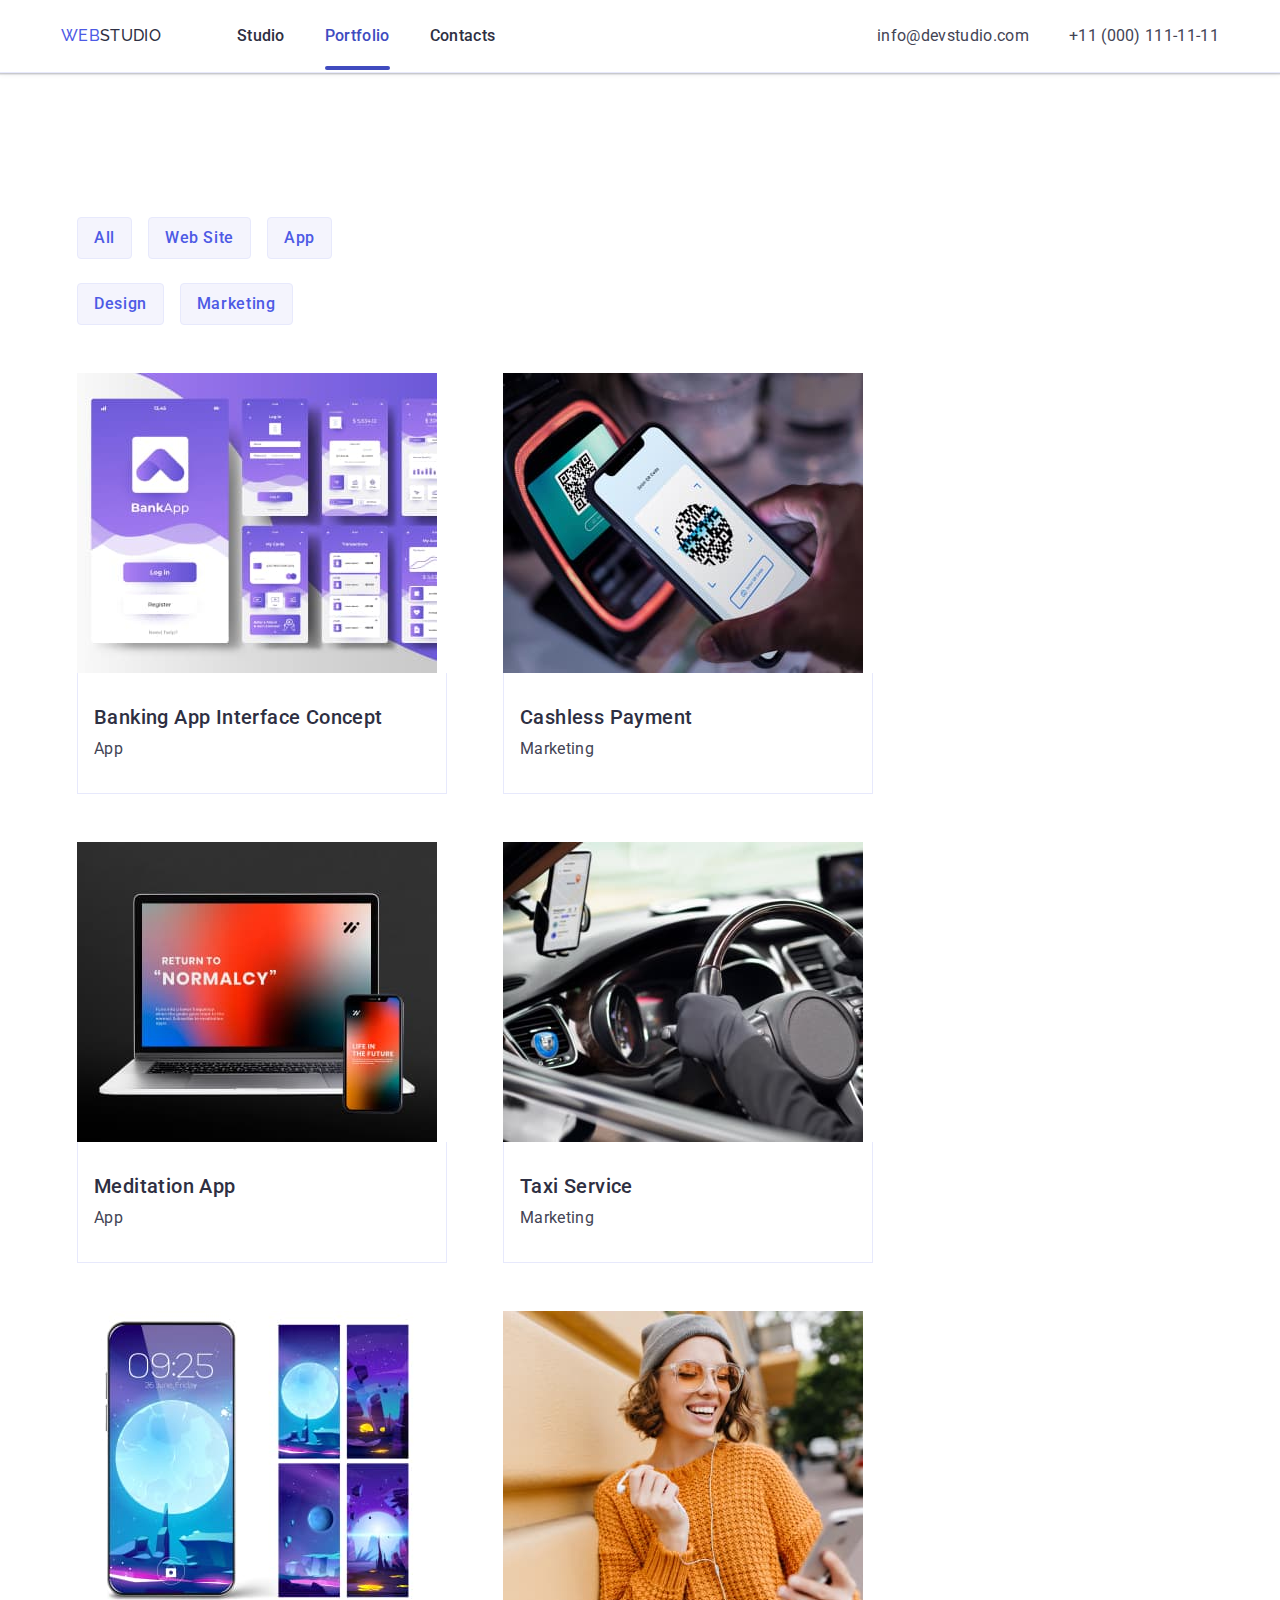
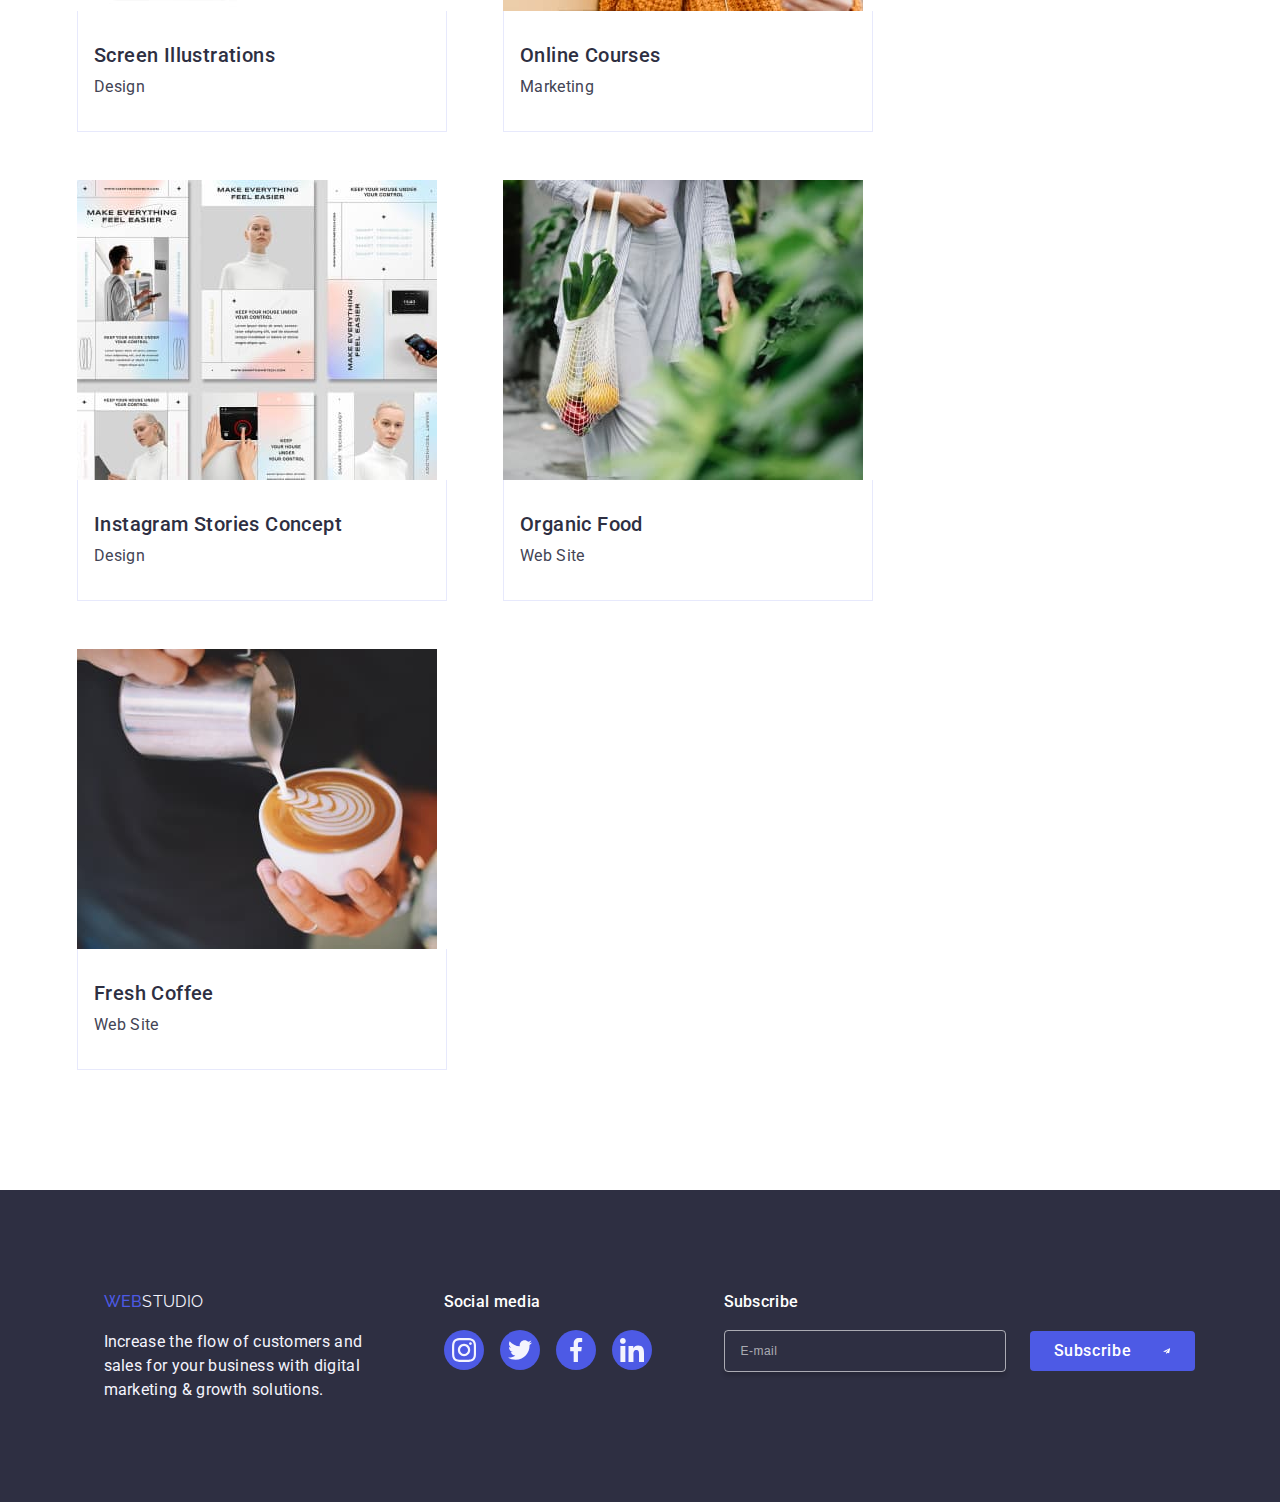
==== commit 437ccea5: "Changed in homework 7." ====
--- a/portfolio.html
+++ b/portfolio.html
@@ -32,6 +32,16 @@
                         <li><a class = "link info" href="tel:+110001111111">+11 (000) 111-11-11</a></li>
                     </ul>
                 </address>
+                <div class = "svg-header "> 
+                    <button
+                  class="menu-toggle js-open-menu"
+                  aria-expanded="false"
+                  aria-controls="mobile-menu"
+                >          
+                    <svg  width="32" height="22">
+                        <use href = "./images/icons.svg#icon-charm_menu-hamburger-1"></use>
+                    </svg>
+                    </button>
         </div>
     </header>
     <main>
@@ -234,8 +244,8 @@
           </svg>
         </button>
         <ul class="mobile-menu">
-          <li><a href="./index.html" class="active-link">Studio</a></li>
-          <li><a href="./portfolio.html" class="mobile-link">Prtfolio</a></li>
+          <li><a href="./index.html" class="mobile-link">Studio</a></li>
+          <li><a href="./portfolio.html" class="active-link">Prtfolio</a></li>
           <li><a href="" class="mobile-link">Contacts</a></li>
         </ul>
 
--- a/css/styles.css
+++ b/css/styles.css
@@ -47,31 +47,22 @@
     height: auto;    
 }
 
-@media screen and (min-width:320px) and (max-width:767px){
-
-
-    .container{
-        max-width:428px;
-        margin: 0 auto;
-    }
+
+
+
+    @media (min-device-pixel-ratio: 2),
+(-webkit-min-device-pixel-ratio: 2),
+(min-resolution: 192dpi),
+(min-resolution: 2dppx) {
+    .container-image {
+        background-image: linear-gradient(rgba(46,47,66,0.70)),
+        url("../images/Dark-bg-2-2\ \(1\).jpg");
+    }
+}
+
 
 
     /*  modal   */
-    .menu {
-        display: none;
-      }
-    
-    
-    .menu .link {
-      padding: 10px;
-      color: inherit;
-      text-decoration: none;
-    }
-    
-    .menu .link:hover,
-    .menu .link:focus {
-      text-decoration: underline;
-    }
     
     .menu-toggle {
       height: 24px;
@@ -94,7 +85,7 @@
         position: fixed;
         top: 0;
         left: 0;
-        width: 100vw;
+        width: 100%;
         height: 100vh;
         padding: 32px;
         background-color: var(--White-background);
@@ -166,6 +157,7 @@
     .active-link{
         color: var(--Pressed-state);
         font-family: "Roboto" sans-serif;
+        transition: color 250ms cubic-bezier(0.4,0,0.2,1);
         font-size: 36px;
         font-style: normal;
         font-weight: 700;
@@ -173,8 +165,8 @@
         letter-spacing: 0.72px;
         text-transform: capitalize;
         text-decoration: none;
-    }
-
+        position: relative;
+    }
 
     .emial-info{
         color:#434455;
@@ -212,8 +204,8 @@
 
 .container-phone{
     width: 100%;
-    margin-left:16px;
-    margin-right: 16px;
+    padding-left:16px;
+    padding-right: 16px;
     display: flex;
     justify-content: space-between;
 }
@@ -224,6 +216,7 @@
     border-bottom: 1px solid var(--Accent);
     box-shadow:  0px 2px 1px rgba(46, 47, 66, 0.08), 0px 1px 1px rgba(46, 47, 66, 0.16), 0px 1px 6px rgba(46, 47, 66, 0.08);
     display: flex;
+    margin: auto;
 }
 
 .header-div{
@@ -238,16 +231,13 @@
 
 }
 
-.nav > .list{
-    display: none;
-}
 
 .logo{
     font-family: "Raleway",sans-serif;
     font-weight: 800;
     font-size: 18px;
-    line-height: 1.17;
-    letter-spacing: 0.03em;
+    line-height: 21px; 
+    letter-spacing: 0.54px;
     text-transform: uppercase;
     color:var(--Primary-Brand);
     text-decoration: none;
@@ -257,7 +247,7 @@
     font-weight: 500;
     color:var(--Dark);
     font-size: 16px;
-    line-height: 1.5;
+    line-height: 24px;
     letter-spacing: 0.32px;
     text-decoration: none;
     padding: 24px 0;
@@ -282,15 +272,15 @@
 }
 
 .list{
-    display: none;
-
+    list-style: none;
+    display: flex;
+    gap: 40px;
 }
 
 
 .adres{
     display: none;
 }
-
 
 
 /*----------*/
@@ -319,7 +309,7 @@
 }
 
 .main-headline{
-    color: var(--WHITE, #FFF);
+    color: var(--White-background);
     justify-content: center;
     text-align: center;
     font-family: Roboto;
@@ -337,7 +327,6 @@
 .main-button{
     cursor: pointer;
     font-family: "Roboto", sans-serif;
-     font-family: Roboto;
     font-size: 16px;
     font-style: normal;
     font-weight: 500;
@@ -367,17 +356,7 @@
         background-color:var(--Pressed-state);
     }
 
-.link{
-    font-weight: 500;
-    color:var(--Dark);
-    font-size: 16px;
-    line-height: 1.5;
-    letter-spacing: 0.02em;
-    text-decoration: none;
-    padding: 24px 0;
-    position: relative;
-
-}
+
 
 /*----------*/
 
@@ -396,11 +375,6 @@
     overflow: hidden;
 }
 
-.list{
-    list-style: none;
-    display: flex;
-    gap: 40px;
-}
 
 .list-atrybutes{
     display: inline-flex;
@@ -454,6 +428,8 @@
 
 
 .section-second-opcion{
+    width: 100%;
+    display: flex;
     padding: 72px 0;
 }
 
@@ -466,9 +442,6 @@
 
 /*3 sekcja*/
 
-.section-third-opcion{
-    display: none;
-}
 
 /*----------*/
 
@@ -514,18 +487,10 @@
     flex-direction: column;
     align-items: center;
     gap: 32px;
-    margin:0 auto;
-    
-}
-
-.img-person{
-    color:var(--Dark);
-    font-weight: 500;
-    font-size: 16px;
-    line-height: 1.5;
-    letter-spacing: 0.02em;
-    text-decoration: none;
-}
+    
+}
+
+
 
 
 .container-person{
@@ -535,8 +500,8 @@
 .headline{
     font-weight: 500;
     font-size: 20px;
-    line-height: 1.2;
-    letter-spacing: 0.02em;
+    line-height: 24px;
+    letter-spacing: 0.4px;
     color:var(--Dark);
     margin-bottom: 8px;
 
@@ -550,9 +515,9 @@
 .text{
     color:var(--Text);
     font-size: 16px;
-    line-height: 1.5;
+    line-height: 24px;
     font-weight: 400;
-    letter-spacing: 0.02em;
+    letter-spacing: 0.32px;
 }
 
 
@@ -580,21 +545,26 @@
 
 }
 
-
-
-
-
 .social-media-parameters:focus{
     background-color: var(--Pressed-state);
 }
 
-
+.social-media-footer:hover{
+    background-color: var(--Success);
+}
 
 .social-media-footer:focus{
     background-color: var(--Success);
 }
 
-
+.customer:hover{
+    border-color: var(--Pressed-state);
+    color: var(--Pressed-state);
+}
+
+.icon-color:hover{
+    color: var(--Pressed-state);
+}
 
 .customer:focus{
     border-color: var(--Pressed-state);
@@ -626,8 +596,6 @@
     justify-content: center;
     color: var(--Subtle-Text);
     transition: border-color 250ms cubic-bezier(0.4,0,0.2,1), color 250ms cubic-bezier(0.4,0,0.2,1);
-    
-    
 
 }
 
@@ -636,14 +604,22 @@
     flex-wrap: wrap;
     justify-content: center;
     margin: 0 auto;
+
 }
 
 .section-fourth-opcion .second-headline{
     margin-bottom: 30px;
 }
 
+
 .icon-color{
     fill: currentColor;
+}
+
+.section-fourth-opcion{
+    margin-bottom: 96px;
+    margin-left: 80px;
+    margin-right: 80px;
 }
 
 /*----------*/
@@ -683,7 +659,9 @@
     flex-direction: column;
 }
 
+
 .form-footer{
+    display: flex;
     flex-direction: column;
     justify-content: center;
     width:398px;
@@ -800,25 +778,23 @@
     width: 428px;
     height: 40px;
     background-color: transparent;
-    border: 1px solid var(--White-background);
+    border: 1px solid rgba(255, 255, 255, 0.6);;
     border-radius: 4px;
     padding-left: 16px;
     color: var(--White-background);
     font-weight: 400;
     font-size: 12px;
-    line-height: 1.5;
-    letter-spacing: 0.04em;
+    line-height: 24px;
+    letter-spacing: 0.48px;
     box-shadow:0px 4px 4px 0px rgba(0,0,0,0.15);
     margin:0px 15px;
 }
 
 .footer-input::placeholder{
-    color: var(--White-background);
-}
-
-.footer-input > ::placeholder{
-    color: var(--White-background);
-}
+    color: rgba(255, 255, 255, 0.6);;
+}
+
+
 
 /*----------*/
 
@@ -876,12 +852,6 @@
 
 
 .text-modal{
-    color: var(--Dark);
-    font-weight: 500;
-    font-size: 16px;
-    line-height: 1.5;
-    letter-spacing: 0.02em;
-    text-align: center;
     margin-bottom: 16px;
 
 }
@@ -916,8 +886,8 @@
     width: 100%;
     height:120px;
     font-size: 12px;
-    line-height: 1.17;
-    letter-spacing: 0.04em;
+    line-height: 14px;
+    letter-spacing: 0.48px;
     color: rgba(46,47,66,0.4);
     border: 1px solid rgba(46,47,66,0.4);
     border-radius: 4px;
@@ -935,8 +905,8 @@
 
 .modal-laber{
     font-size: 12px;
-    line-height: 1.17;
-    letter-spacing: 0.04em;
+    line-height: 14px;
+    letter-spacing: 0.48px;
     color: var(--Subtle-Text);
     display: block;
     margin-bottom: 4px;
@@ -998,8 +968,8 @@
     font-family: "Roboto", sans-serif;
     font-size: 16px;
     font-weight: 500;
-    line-height: 1.5;
-    letter-spacing: 0.04em;
+    line-height: 24px;
+    letter-spacing: 0.64px;
     color: var(--White-background);
     cursor: pointer;
     background-color: var(--Primary-Brand);
@@ -1007,6 +977,7 @@
     border-radius: 4px;
     transition: background-color 250ms cubic-bezier(0.4,0,0.2,1);
 }
+
 
 .modal-title{
     font-family: "Roboto", sans-serif;
@@ -1016,7 +987,6 @@
     line-height: 24px;
     letter-spacing: 0.32px;
     width: 360px;
-    text-align: center;
 }
 
 .checkbox-input:checked + .checkbox > .modal-span{
@@ -1032,8 +1002,8 @@
 .checkbox{
     display:block;
     font-size: 12px;
-    line-height: 1.17;
-    letter-spacing: 0.04em;
+    line-height: 14px;
+    letter-spacing: 0.48px;
     color: var(--Subtle-Text);
     cursor: pointer;
     
@@ -1045,6 +1015,11 @@
     fill: var(--White-background);
 }
 
+.close-btn:hover{
+    background-color: var(--Pressed-state);
+    border: none;
+    fill:var(--White-background);
+}
 
 .checkbox-input{
     overflow: hidden;
@@ -1065,6 +1040,7 @@
 
 
 /*section portfolio*/
+
 .section-portfolio{
     padding-bottom: 48px;
 }
@@ -1138,16 +1114,6 @@
         border-radius:4px ;
     }
 
-    .link-photo{
-        font-weight: 500;
-        color:var(--Dark);
-        font-size: 16px;
-        line-height: 1.5;
-        letter-spacing: 0.02em;
-        text-decoration: none;
-        flex-direction: column;
-        
-    }
 
     .list-element-two{
         width: 396px;
@@ -1178,8 +1144,8 @@
     .paragraf{
         position: absolute;
         font-size: 16px;
-        line-height: 1.5;
-        letter-spacing: 0.02em;
+        line-height: 24px;
+        letter-spacing: 0.32px;
         color: var(--Light);
         padding: 40px 32px;
         top:0;
@@ -1190,6 +1156,15 @@
         transition: transform 250ms cubic-bezier(0.4,0,0.2,1);
     }
 
+
+    .link-image:hover .paragraf{
+        transform: translateY(0);
+    }
+    
+    .link-image:hover{
+        box-shadow: 0px 1px 6px rgba(46, 47, 66, 0.08), 0px 1px 1px rgba(46, 47, 66, 0.16), 0px 2px 1px rgba(46, 47, 66, 0.08);
+    }
+    
     .link-image:focus .paragraf{
         transform: translateY(0);
     }
@@ -1199,15 +1174,48 @@
     }
 
 
-
 /*----------*/
 
-}
-
-
-
-@media screen and (min-width:768px) and (max-width:1199px) {
-
+
+@media screen and (max-width:768px){
+
+    .container-phone{
+        width: 100%;
+        margin-left:16px;
+        margin-right: 16px;
+        display: flex;
+        justify-content: space-between;
+    }
+
+    .nav > .list{
+        display: none;
+    }
+
+    .container{
+        max-width:767px;
+        margin: 0 auto;
+    }
+    
+    
+    .section-third-opcion{
+        display: none;
+    }
+
+
+}
+
+@media screen and (min-width:768px) and (max-width:1200px) {
+
+
+    @media (min-device-pixel-ratio: 2),
+(-webkit-min-device-pixel-ratio: 2),
+(min-resolution: 192dpi),
+(min-resolution: 2dppx) {
+    .container-image {
+        background-image: linear-gradient(rgba(46,47,66,0.70)),
+        url("../images/Dark-bg-2-2\ \(2\).png");
+    }
+}
 
 
     .menu-container{
@@ -1222,51 +1230,20 @@
 
     /*header*/
 
-    .container-phone{
-        display: none;
-    }
 
     .menu-toggle{
         display:none;
     }
 
-    .menu{
-        display: none;
-    }
+    
 
 
     .svg-header{
         display: none;
     }
 
-    .header{
-        border-bottom: 1px solid var(--Accent);
-        box-shadow:  0px 2px 1px rgba(46, 47, 66, 0.08), 0px 1px 1px rgba(46, 47, 66, 0.16), 0px 1px 6px rgba(46, 47, 66, 0.08);
-        margin: auto;
-    }
-    
-    .header-div{
-        display:flex;
-        height: 72px;
-        max-width: 767px;
-    
-    }
-
-    .nav{
-        display: flex;
-        align-items: center;
-    
-    }
 
     .logo{
-        font-family: "Raleway",sans-serif;
-        font-weight: 800;
-        font-size: 18px;
-        line-height: 1.17;
-        letter-spacing: 0.03em;
-        text-transform: uppercase;
-        color:var(--Primary-Brand);
-        text-decoration: none;
         margin-right: 120px;
         margin-left:16px;
     }
@@ -1293,35 +1270,17 @@
     }
 
 
-    .span-header{
-        color: var(--Dark);
-    }
-    
-    .nav > .logo{
-        color: var(--Primary-Brand);
-    }
-
-    .list{
-        list-style: none;
-        display: flex;
-        gap: 40px;
-    
-    
-    }
-
     .active-link{
-        color: var(--Pressed-state);
-        transition: color 250ms cubic-bezier(0.4,0,0.2,1);
         font-weight: 500;
         font-size: 16px;
-        line-height: 1.5;
-        letter-spacing: 0.02em;
+        line-height: 24px;
+        letter-spacing: 0.32px;
         text-decoration: none;
         padding: 24px 0;
         position: relative;
         
     }
-    
+
     .active-link::after{
         position: absolute;
         content: "";
@@ -1369,12 +1328,7 @@
         background-image: linear-gradient(rgba(46, 47, 66, 0.7), 
         rgba(46, 47, 66, 0.7)),
         url(../images/Dark-bg\ \(3\).png);
-        flex-shrink: 0;
-        max-width: 1440px;
-        background-repeat: no-repeat;
-        background-position: center;
-        background-size: cover;
-        margin:0 auto;
+
     }
     
     .container-image > .container{
@@ -1385,160 +1339,47 @@
     }
     
     .section{
-        background-color:var(--Hero-background);
-        padding-top: 112px;
-        padding-bottom: 112px;
         padding-left: 137px;
         padding-right: 137px;
     }
+
     
     .main-headline{
-        color: var(--WHITE, #FFF);
-        justify-content: center;
-        text-align: center;
-        font-family: Roboto;
         font-size: 56px;
-        font-style: normal;
-        font-weight: 700;
-        text-transform: capitalize;
         margin-bottom: 36px;
         line-height: 60px; 
         letter-spacing: 1.12px;
         max-width: 496px;
     
     }
-    
-    .main-button{
-        cursor: pointer;
-        font-family: "Roboto", sans-serif;
-        font-size: 16px;
-        font-style: normal;
-        font-weight: 500;
-        line-height: 24px; 
-        letter-spacing: 0.64px;
-        color: var(--White-background);
-        background-color: var(--Primary-Brand);
-        display:block;
-        min-width: 169px;
-        height: 56px;
-        border: none;
-        border-radius: 4px;
-        margin:auto;
-        transition: background-color 250ms cubic-bezier(0.4,0,0.2,1);
-    }
-    
-        .main-button:hover,
-        .button:hover{
-            color: var(--White-background);
-            background-color: var(--Pressed-state);
-            cursor: pointer;
-        }
-        
-        .main-button:focus,
-        .button:focus{
-            color:var(--White-background);
-            background-color:var(--Pressed-state);
-        }
-    
-    .link{
-        font-weight: 500;
-        color:var(--Dark);
-        font-size: 16px;
-        line-height: 1.5;
-        letter-spacing: 0.02em;
-        text-decoration: none;
-        padding: 24px 0;
-        position: relative;
-    
-    }
+
+
+
 
     /*----------*/
 
     /*2 sekcja*/
 
-    .visually-hidden {
-        position: absolute;
-        width: 1px;
-        height: 1px;
-        margin: -1px;
-        border: 0;
-        padding: 0;
-        white-space: nowrap;
-        clip-path: inset(100%);
-        clip: rect(0 0 0 0);
-        overflow: hidden;
-    }
-    
-    .list{
-        list-style: none;
-        display: flex;
-        gap: 40px;
-    }
     
     .list-atrybutes{
-        display: inline-flex;
         flex-direction:row;
         flex-wrap: wrap;
-        align-items: flex-start;
-        justify-content: center;
         row-gap: 74px;
         column-gap:24px;
     }
-    
+
     
     
     .list-element{
-        display: flex;
         width: 356px;
-        flex-direction: column;
         align-items: flex-start;
-        gap: 8px;
-    }
-    
-    .section-second-opcion .headline{
-        color:var(--Dark);
-        margin-bottom: 8px;
-        align-items: center;
-        font-family: "Roboto" sans-serif;
-        font-size: 36px;
-        font-style: normal;
-        font-weight: 700;
-        line-height: 40px; 
-        letter-spacing: 0.72px;
-        text-transform: capitalize;
-
-    
-    }
-    
-    .section-second-opcion .text{
-        color:var(--Text);
-        font-family: "Roboto" sans-serif;
-        font-size: 16px;
-        font-style: normal;
-        font-weight: 500;
-        line-height: 24px; 
-        letter-spacing: 0.32px;
     }
     
     
     .section-second-opcion{
-        width: 100%;
-        display: flex;
         padding: 96px 0;
     }
-    
-    .section-second-opcion svg{
-        display:none;
-    }
-
-    .section-second-opcion .text{
-        color:var(--Text);
-        font-size: 16px;
-        line-height: 24px;
-        font-style: normal;
-        font-weight: 500;
-        letter-spacing: 0.32px;
-    }
+
 
     
 
@@ -1557,201 +1398,30 @@
 
 /*4 sekcja*/
 
-.last-section{
-    background-color: var(--Light);
-    width: 100%;
-    display: flex;
-    margin: auto;
-    padding-bottom: 96px;
-}
-
 
 .last-section  .list-atrybutes{
-    width:100%;
-    margin: auto;
     row-gap: 64px;
     column-gap: 24px;
     
 }
 
-.second-headline{
-    font-size: 36px;
-    text-align: center;
-    color: var(--Dark);
-    font-family: "Roboto" ;
-    font-style: normal;
-    font-weight: 700;
-    line-height: 40px; 
-    letter-spacing: 0.72px;
-    text-transform: capitalize;
-    margin-top:96px;
-    margin-bottom: 72px;
-}
-
-
-.list-element-four{
-    background-color: var(--White-background);
-    border-radius: 0px 0px 4px 4px;
-    box-shadow: 0px 1px 6px rgba(46, 47, 66, 0.08), 0px 1px 1px rgba(46, 47, 66, 0.16), 0px 2px 1px rgba(46, 47, 66, 0.08);
-    display: flex;
-    width: 264px;
-    padding-bottom: 0px;
-    flex-direction: column;
-    align-items: center;
-    gap: 32px;
-    
-}
-
-.img-person{
-    color:var(--Dark);
-    font-weight: 500;
-    font-size: 16px;
-    line-height: 1.5;
-    letter-spacing: 0.02em;
-    text-decoration: none;
-}
-
-
-.container-person{
-    padding: 32px 0px;
-}
-
-.headline{
-    font-weight: 500;
-    font-size: 20px;
-    line-height: 1.2;
-    letter-spacing: 0.02em;
-    color:var(--Dark);
-    margin-bottom: 8px;
-
-}
-
-.name{
-    text-align: center;
-}
-
-
-.text{
-    color:var(--Text);
-    font-size: 16px;
-    line-height: 1.5;
-    font-weight: 400;
-    letter-spacing: 0.02em;
-}
-
-
-.social-media-icons-two{
-    display: flex;
-    justify-content: center;
-    gap:24px;
-    list-style: none;
-    margin-top: 8px;
-}
-
-.social-media-parameters{
-    width: 100%;
-    height: 100%;
-    background-color: var(--Primary-Brand);
-    border-radius: 50%;
-    display: flex;
-    align-items: center;
-    justify-content: center;
-    transition: background-color 250ms cubic-bezier(0.4,0,0.2,1);
-}
-
-
-
-
-.social-media-parameters:focus{
-    background-color: var(--Pressed-state);
-}
-
-
-
-.social-media-footer:focus{
-    background-color: var(--Success);
-}
-
-.social-media-footer:focus{
-    background-color: var(--Success);
-}
-
-
-.customer:focus{
-    border-color: var(--Pressed-state);
-    color: var(--Pressed-state);
-}
-
-.icon{
-    fill: var(--Light);
-}
-
-.icon{
-    fill: var(--Light);
-}
 
 
 /*----------*/
 
 /*5 sekcja*/
+
 
 
 .customers{
     width: 168px;
-    height: 88px;
-    list-style: none;
     margin:30px 16px;
 }
 
-.customer{
-    width: 100%;
-    height: 100%;
-    border: 1px solid var(--Subtle-Text);
-    border-radius: 4px;
-    display: flex;
-    align-items: center;
-    justify-content: center;
-    color: var(--Subtle-Text);
-    transition: border-color 250ms cubic-bezier(0.4,0,0.2,1), color 250ms cubic-bezier(0.4,0,0.2,1);
-    
-    
-
-}
-
-.icons-customers{
-    display: flex;
-    flex-wrap: wrap;
-    justify-content: center;
-    margin: 0 auto;
-}
-
-.section-fourth-opcion{
-    margin-bottom: 96px;
-}
-
-.section-fourth-opcion .second-headline{
-    margin-bottom: 30px;
-}
-
-.icon-color{
-    fill: currentColor;
-}
-
 /*footer*/
 
-.footer{
-    display: flex;
-    background-color:var(--Dark);
-    padding: 100px 0;
-    gap:20px;
-    
-
-}
-
-.foot{
-    margin-right: 24px;
-
-}
+
+
 
 .logo{
     font-family: "Raleway",sans-serif;
@@ -1785,332 +1455,56 @@
 }
 
 .social-media{
-    font-weight: 500;
-    font-size: 16px;
-    line-height: 1.5;
-    letter-spacing: 0.02em;
-    color: var(--White-background);
     margin-bottom: 16px;
-
-}
-
-.social-media-icons{
-    display: flex;
-    gap: 16px;
-    list-style: none;
-
-}
+    margin-left: 0px; 
+
+}
+
+
 
 .flex-footer{
-    display: flex;
-    justify-content: center;
+    flex-direction: row;;
     align-items: baseline;
     flex-wrap: wrap;
     row-gap: 72px;
-
-}
-
+    column-gap: 24px;
+    padding-right: 65px;
+
+}
 
 .div-footer{
-    display: flex;
-    flex-direction: column;
-    gap:16px;
+    margin-right:100px;
 }
 
 
 .footer-text{
+    margin-left: 0px;
     margin-bottom: 16px;
-    font-weight: 500;
-    font-size: 16px;
-    line-height: 1.5;
-    letter-spacing: 0.02em;
-    color: var(--White-background);
-
-}
+
+}
+
 
 
 .form-footer{
-    display: flex;
     gap:24px;
-    margin-right:70px;
-
-}
+    flex-direction: row;
+}
+
 
 .footer-input{
     width: 264px;
-    height: 40px;
-    background-color: transparent;
-    border: 1px solid var(--White-background);
-    border-radius: 4px;
-    padding-left: 16px;
-    color: var(--White-background);
-    font-weight: 400;
-    font-size: 12px;
-    line-height: 1.5;
-    letter-spacing: 0.04em;
-    box-shadow:0px 4px 4px 0px rgba(0,0,0,0.15);
-}
-
-.footer-input::placeholder{
-    color: var(--White-background);
-}
-
-.footer-input > ::placeholder{
-    color: var(--White-background);
-}
-
-.footer-button{
-    display:flex;
-    min-width: 165px;
-    height: 40px;
-    justify-content: center;
-    align-items: center;
-    font-family: "Roboto",sans-serif;
-    font-size: 16px;
-    font-weight: 500;
-    line-height: 1.5;
-    letter-spacing: 0.04em;
-    color: var(--White-background);
-    background-color: var(--Primary-Brand);
-    border: none;
-    border-radius: 4px;
-    cursor: pointer;
-
-}
+    margin-left:70px;
+}
+
+
 
 .footer-button-svg{
     margin-left: 16px;
-    fill:var(--White-background);
-}
+}
+
 
 
 /*----------*/
-
-
-
-/*modal form*/
-
-.backdrop{
-    position: fixed;
-    top:0;
-    left:0;
-    width: 100%;
-    height: 100%;
-    background-color: rgba(46,47,66,0.4);
-    transition: opacity 250ms cubic-bezier(0.4, 0, 0.2, 1), visibility 250ms cubic-bezier(0.4, 0, 0.2, 1);
-}
-
-.is-hidden{
-    opacity: 0;
-    visibility: hidden;
-    pointer-events: none;
-}
-
-
-.close-btn{
-    position: absolute;
-    top:24px;
-    right: 24px;
-    width: 24px;
-    height: 24px;
-    border-radius: 50%;
-    display: flex;
-    align-items: center;
-    justify-content: center;
-    background-color: var(--Accent);
-    border: 1px solid rgba(0,0,0,0.1);
-    padding: 0;
-    cursor: pointer;
-    transition: background-color 250ms cubic-bezier(0.4,0,0.2,1),border 250ms cubic-bezier(0.4,0,0.2,1);
-}
-
-
-.text-modal{
-    color: var(--Dark);
-    font-weight: 500;
-    font-size: 16px;
-    line-height: 1.5;
-    letter-spacing: 0.02em;
-    text-align: center;
-    margin-bottom: 16px;
-
-}
-
-
-.modal-form{
-    margin-bottom: 8px;
-}
-
-.modal-form-two{
-    position: relative;
-
-}
-
-.modal-input{
-    width: 100%;
-    height: 40px;
-    border:1px solid rgba(46,47,66,0.4);
-    border-radius: 4px;
-    background-color: transparent;
-    padding-left: 38px;
-    transition: border-color 250ms cubic-bezier(0.4,0,0.2,1);
-    outline: transparent;
-}
-
-.modal-textarea{
-    margin-bottom: 16px;
-
-}
-
-.modal-textarea-input{
-    width: 100%;
-    height:120px;
-    font-size: 12px;
-    line-height: 1.17;
-    letter-spacing: 0.04em;
-    color: rgba(46,47,66,0.4);
-    border: 1px solid rgba(46,47,66,0.4);
-    border-radius: 4px;
-    background-color: transparent;
-    padding: 8px 16px;
-    outline: transparent;
-    resize: none;
-    transition: border-color 250ms cubic-bezier(0.4,0,0.2,1);
-}
-
-.modal-textarea-input:focus{
-    border-color: var(--Primary-Brand);
-}
-
-
-.modal-laber{
-    font-size: 12px;
-    line-height: 1.17;
-    letter-spacing: 0.04em;
-    color: var(--Subtle-Text);
-    display: block;
-    margin-bottom: 4px;
-
-}
-
-.modal{
-    position: absolute;
-    top:50%;
-    left:50%;
-    transform: translate(-50%,-50%) scale(1);
-    width: 408px;
-    min-height: 584px;
-    background-color: var(--Modal-background);
-    transition: transform 250ms cubic-bezier(0.4,0,0.2,1);
-    box-shadow: 0px 1px 1px rgba(0,0,0,0.14), 0px 1px 3px rgba(0, 0, 0, 0.12), 0px 2px 1px rgba(0, 0, 0, 0.2);
-    border-radius: 4px;
-    padding: 72px 24px 24px 24px;
-}
-
-.modal-input:focus{
-    border-color: var(--Primary-Brand);
-}
-
-.modal-form-two:focus-within{
-    fill: var(--Primary-Brand);
-}
-
-
-.modal-checkbox{
-    display: flex;
-    align-items: center;
-    margin-bottom: 24px;
-}
-
-.modal-span{
-    width: 16px;
-    height: 16px;
-    border: 1px solid rgba(46,47,66,0.4);
-    border-radius: 2px;
-    align-items: center;
-    justify-content: center;
-    transition: background-color 250ms cubic-bezier(0.4,0,0.2,1) border 250ms cubic-bezier(0.4,0,0.2,1) fill 250ms cubic-bezier(0.4,0,0.2,1);
-    display: inline-flex;
-    background-color: var(--White-background);
-    position: relative;
-    fill: transparent;
-}
-
-.modal-link{
-    color: var(--Primary-Brand);
-}
-
-.modal-button{
-    display: block;
-    margin: auto;
-    min-width: 169px;
-    min-height: 56px;
-    font-family: "Roboto", sans-serif;
-    font-size: 16px;
-    font-weight: 500;
-    line-height: 1.5;
-    letter-spacing: 0.04em;
-    color: var(--White-background);
-    cursor: pointer;
-    background-color: var(--Primary-Brand);
-    border: none;
-    border-radius: 4px;
-    transition: background-color 250ms cubic-bezier(0.4,0,0.2,1);
-}
-
-.modal-title{
-    font-family: "Roboto", sans-serif;
-    font-size: 16px;
-    font-style:normal;
-    font-weight: 500;
-    line-height: 24px;
-    letter-spacing: 0.32px;
-    width: 360px;
-    text-align: center;
-}
-
-.checkbox-input:checked + .checkbox > .modal-span{
-    background-color: var(--Pressed-state);
-    border: none;
-
-}
-
-.checkbox-input:checked + .checkbox > .modal-span > .modal-svg-two{
-    fill:var(--Light);
-}
-
-.checkbox{
-    display:block;
-    font-size: 12px;
-    line-height: 1.17;
-    letter-spacing: 0.04em;
-    color: var(--Subtle-Text);
-    cursor: pointer;
-    
-}
-
-.close-btn:focus{
-    background-color: var(--Pressed-state);
-    border: none;
-    fill: var(--White-background);
-}
-
-
-.checkbox-input{
-    overflow: hidden;
-    display: none;
-}
-
-.modal-svg{
-    position: absolute;
-    left:16px;
-    top:50%;
-    transform: translateY(-50%);
-    transition: fill 250ms cubic-bezier(0.4,0,0.2,1);
-}
-/*----------*/
-
-
 
 
 /*js menu*/
@@ -2124,21 +1518,39 @@
     background-color: var(--White-background);
 }
 
-.social-media-element{
-    width: 40px;
-    height: 40px;
-}
-
-.social-media-footer{
-    width: 100%;
-    height: 100%;
-    background-color: var(--Primary-Brand);
-    border-radius: 50%;
-    display: flex;
-    align-items: center;
-    justify-content: center;
-    transition: background-color 250ms cubic-bezier(0.4,0,0.2,1);
-}
+
+
+
+/*section portfolio*/
+
+    .list-element-two{
+        width: 356px;
+    }
+
+
+    .container-two{
+        width:356px;
+    }
+
+
+    .wrap{
+        flex-wrap: wrap;
+        flex-direction: row;
+        column-gap: 24px;
+        row-gap: 24px;
+    }
+
+    .section-.section-portfolio .list{
+        list-style: none;
+        display: flex;
+    
+    
+    }
+
+    .section-portfolio .container{
+        max-width:1199px;
+        margin-left:16px;
+    }
 
 
 /*----------*/
@@ -2149,45 +1561,37 @@
 
 
 
-
-
-
-
 @media screen and (min-width:1200px) {
 
-    
-    .container-phone{
-        display: none;
-    }
+
+
+    @media (min-device-pixel-ratio: 2),
+(-webkit-min-device-pixel-ratio: 2),
+(min-resolution: 192dpi),
+(min-resolution: 2dppx) {
+    .container-image {
+        background-image: linear-gradient(rgba(46,47,66,0.70)),
+        url("../images/people-office-2-2.png");
+    }
+}
+    
+
 
 
     /*STYLES LINK*/
-    .link{
+
+
+    
+    .active-link{
         font-weight: 500;
-        color:var(--Dark);
         font-size: 16px;
-        line-height: 1.5;
-        letter-spacing: 0.02em;
+        line-height: 24px;
+        letter-spacing: 0.32px;
         text-decoration: none;
         padding: 24px 0;
-        position: relative;
         
-        
-    
-    }
-    
-    .active-link{
-        color: var(--Pressed-state);
-        transition: color 250ms cubic-bezier(0.4,0,0.2,1);
-        font-weight: 500;
-        font-size: 16px;
-        line-height: 1.5;
-        letter-spacing: 0.02em;
-        text-decoration: none;
-        padding: 24px 0;
-        position: relative;
-        
-    }
+    }
+
     
     .active-link::after{
         position: absolute;
@@ -2211,18 +1615,9 @@
     }
     
     
-    .link-photo{
-        font-weight: 500;
-        color:var(--Dark);
-        font-size: 16px;
-        line-height: 1.5;
-        letter-spacing: 0.02em;
-        text-decoration: none;
-    }
-    
     .link-footer{
         font-weight: 500;
-        color:var(--Dark);
+        color:var(--Primary-Brand);
         font-size: 16px;
         line-height: 1.5;
         letter-spacing: 0.02em;
@@ -2245,87 +1640,13 @@
         color:var(--Pressed-state)
     }
     
-    .link-image:hover .paragraf{
-        transform: translateY(0);
-    }
-    
-    .link-image:hover{
-        box-shadow: 0px 1px 6px rgba(46, 47, 66, 0.08), 0px 1px 1px rgba(46, 47, 66, 0.16), 0px 2px 1px rgba(46, 47, 66, 0.08);
-    }
-    
-    .link-image:focus .paragraf{
-        transform: translateY(0);
-    }
-    
-    .link-image:focus{
-        box-shadow: 0px 1px 6px rgba(46, 47, 66, 0.08), 0px 1px 1px rgba(46, 47, 66, 0.16), 0px 2px 1px rgba(46, 47, 66, 0.08);
-    }
     
     /*------------------------------------------------*/
     
     
     /*STYLES BUTTON*/
     
-    .main-button:hover,
-    .button:hover{
-        color: var(--White-background);
-        background-color: var(--Pressed-state);
-        cursor: pointer;
-    }
-    
-    .button:hover{
-        border: 1px solid transparent;
-        box-shadow: 0px 3px 1px rgba(0, 0, 0, 0.1), 0px 2px 1px rgba(0, 0, 0, 0.08), 0px 2px 2px rgba(0, 0, 0, 0.12);
-    }
-    
-    .main-button:focus,
-    .button:focus{
-        color:var(--White-background);
-        background-color:var(--Pressed-state);
-    }
-    
-    .button:focus{
-        border: 1px solid transparent;
-        box-shadow: 0px 3px 1px rgba(0, 0, 0, 0.1), 0px 2px 1px rgba(0, 0, 0, 0.08), 0px 2px 2px rgba(0, 0, 0, 0.12);
-    }
-    
-    .button:active{
-        color: var(--White-background);
-        background-color: var(--Pressed-state);
-    }
-    
-    .button{
-        cursor: pointer;
-        font-family: "Roboto", sans-serif;
-        font-weight: 500;
-        font-size: 16px;
-        line-height: 1.5;
-        letter-spacing: 0.04em;
-        color: var(--Primary-Brand);
-        background-color: var(--Light);
-        padding: 12px 24px;
-        transition:color 250ms cubic-bezier(0.4,0,0.2,1),background-color 250ms cubic-bezier(0.4,0,0.2,1),border-color 250ms cubic-bezier(0.4,0,0.2,1),box-shadow 250ms cubic-bezier(0.4,0,0.2,1);
-    }
-    
-    .main-button{
-        cursor: pointer;
-        font-family: "Roboto", sans-serif;
-        font-weight: 500;
-        font-size: 16px;
-        line-height: 1.5;
-        letter-spacing: 0.04em;
-        color: var(--White-background);
-        background-color: var(--Primary-Brand);
-        display:block;
-        min-width: 169px;
-        height: 56px;
-        border: none;
-        border-radius: 4px;
-        margin:auto;
-        transition: background-color 250ms cubic-bezier(0.4,0,0.2,1);
-    
-    
-    }
+
     
     .button-margin-border{
         margin-bottom: 72px;
@@ -2338,74 +1659,32 @@
     
     .footer-button-svg{
         margin-left: 16px;
-        fill:var(--White-background);
-    }
-    
-    .footer-button{
-        display:flex;
-        min-width: 165px;
-        height: 40px;
-        justify-content: center;
-        align-items: center;
-        font-family: "Roboto",sans-serif;
-        font-size: 16px;
-        font-weight: 500;
-        line-height: 1.5;
-        letter-spacing: 0.04em;
-        color: var(--White-background);
-        background-color: var(--Primary-Brand);
-        border: none;
-        border-radius: 4px;
-        cursor: pointer;
-    
-    }
+    }
+
     /*------------------------------------------------*/
     
     /*STYLES HEADLINE*/
     
-    .headline{
-        font-weight: 500;
-        font-size: 20px;
-        line-height: 1.2;
-        letter-spacing: 0.02em;
-        color:var(--Dark);
-        margin-bottom: 8px;
-    
-    }
-    
-    
-    .second-headline{
-        font-size: 36px;
-        line-height: 1.11;
-        letter-spacing: 0.02em;
-        text-align: center;
-        text-transform: capitalize;
-        color: var(--Dark);
-        margin-bottom: 72px;
-    }
-    
-    
-    
+
     .main-headline{
         font-size: 56px;
-        line-height: 1.07;
+        line-height: 60px;
         text-align: center;
-        letter-spacing: 0.02em;
-        color: var(--White-background);
+        letter-spacing: 1.12px;
         max-width: 496px;
         margin: 0 auto 48px;
     
     }
-    
+
     /*------------------------------------------------*/
     
     
     /*STYLES SECTIONS*/
     
     .section{
-        background-color:var(--Hero-background);
         padding: 188px 0;
     }
+
     
     .section-second-opcion{
         padding: 120px 0 120px;
@@ -2416,10 +1695,9 @@
     }
     
     .last-section{
-        background-color: var(--Light);
         padding: 120px 0;
     }
-    
+
     .section-portfolio{
         padding-top: 96px;
         padding-bottom: 120px;
@@ -2429,28 +1707,17 @@
     
     /*STYLES LIST*/
     
-    .list{
-        list-style: none;
-        display: flex;
-        gap: 40px;
-    
-    
-    }
-    
-    .list-element-four{
-        background-color: var(--White-background);
-        width: calc((100% - 72px) / 4);
-        border-radius: 0px 0px 4px 4px;
-        box-shadow: 0px 1px 6px rgba(46, 47, 66, 0.08), 0px 1px 1px rgba(46, 47, 66, 0.16), 0px 2px 1px rgba(46, 47, 66, 0.08);
-    }
     
     .list-atrybutes{
+        flex-direction: row;
         gap:24px;
     }
+
     
     .list-element{
         width: calc((100% - 72px) / 4);
     }
+
     
     .list-element-two{
         width: calc((100% - 48px) / 3);
@@ -2463,10 +1730,7 @@
     /*------------------------------------------------*/
     
     /*STYLES SPAN*/
-    
-    .span-header{
-        color: var(--Dark);
-    }
+
     
     .span-footer{
         color: var(--Light);
@@ -2487,11 +1751,7 @@
         padding-left: 15px;
         padding-right: 15px;
     }
-    
-    .container-person{
-        padding: 32px 0px;
-    }
-    
+
     .container-two{
         padding: 32px 16px;
         border: 1px solid var(--Accent);
@@ -2502,120 +1762,18 @@
         background-image: linear-gradient(rgba(46, 47, 66, 0.7), 
         rgba(46, 47, 66, 0.7)),
         url(../images/people-office.jpg);
-        max-width: 1440px;
-        background-repeat: no-repeat;
-        background-position: center;
-        background-size: cover;
-        margin:0 auto;
-    }
-    
+    }
+
     /*------------------------------------------------*/
     
     
     /*SOCIAL MEDIA AND ICONS*/
     
     .social-media{
-        font-weight: 500;
-        font-size: 16px;
-        line-height: 1.5;
-        letter-spacing: 0.02em;
-        color: var(--White-background);
-        margin-bottom: 16px;
-    
-    }
-    
-    .social-media-icons{
-        display: flex;
-        gap: 16px;
-        list-style: none;
-    
-    }
-    
-    .social-media-icons-two{
-        display: flex;
-        justify-content: center;
-        gap:24px;
-        list-style: none;
-        margin-top: 8px;
-    }
-    
-    .social-media-element{
-        width: 40px;
-        height: 40px;
-    }
-    
-    .social-media-parameters{
-        width: 100%;
-        height: 100%;
-        background-color: var(--Primary-Brand);
-        border-radius: 50%;
-        display: flex;
-        align-items: center;
-        justify-content: center;
-        transition: background-color 250ms cubic-bezier(0.4,0,0.2,1);
-    }
-    
-    .icon{
-        fill: var(--Light);
-    }
-    
-    .icon-color{
-        fill: currentColor;
-    }
-    
-    .icons-customers{
-        display: flex;
-        gap: 24px;
-    }
-    
-    .social-media-footer{
-        width: 100%;
-        height: 100%;
-        background-color: var(--Primary-Brand);
-        border-radius: 50%;
-        display: flex;
-        align-items: center;
-        justify-content: center;
-        transition: background-color 250ms cubic-bezier(0.4,0,0.2,1);
-    }
-    
-    
-    .social-media-parameters:hover{
-        background-color: var(--Pressed-state);
-    
-    }
-    
-    .social-media-parameters:focus{
-        background-color: var(--Pressed-state);
-    }
-    
-    .social-media-footer:hover{
-        background-color: var(--Success);
-    }
-    
-    .social-media-footer:focus{
-        background-color: var(--Success);
-    }
-    
-    .customer:hover{
-        border-color: var(--Pressed-state);
-        color: var(--Pressed-state);
-    }
-    
-    .icon-color:hover{
-        color: var(--Pressed-state);
-    }
-    
-    .customer:focus{
-        border-color: var(--Pressed-state);
-        color: var(--Pressed-state);
-    }
-    
-    
-    .icon-close{
-        transition: fill 250ms cubic-bezier(0.4,0,0.2,1);
-        
-    }
+        margin-left: 0px;
+    
+    }
+
     
     .svg-element{
         display: flex;
@@ -2643,231 +1801,39 @@
     
     
     /*CUSTOMERS*/
-    
+
     .customers{
         width: calc((100% - 120px)/6);
-        height: 88px;
-        list-style: none;
-    }
-    
-    .customer{
-        width: 100%;
-        height: 100%;
-        border: 1px solid var(--Subtle-Text);
-        border-radius: 4px;
-        display: flex;
-        align-items: center;
-        justify-content: center;
-        color: var(--Subtle-Text);
-        transition: border-color 250ms cubic-bezier(0.4,0,0.2,1), color 250ms cubic-bezier(0.4,0,0.2,1);
-        
-    
-    }
+    }
+
+
     
     /*------------------------------------------------*/
     
     
     /*MODAL*/
     
-    .text-modal{
-        color: var(--Dark);
-        font-weight: 500;
-        font-size: 16px;
-        line-height: 1.5;
-        letter-spacing: 0.02em;
-        text-align: center;
-        margin-bottom: 16px;
-    
-    }
-    
-    
-    .modal-form{
-        margin-bottom: 8px;
-    }
-    
-    .modal-form-two{
-        position: relative;
-    
-    }
-    
-    .modal-input{
-        width: 100%;
-        height: 40px;
-        border:1px solid rgba(46,47,66,0.4);
-        border-radius: 4px;
-        background-color: transparent;
-        padding-left: 38px;
-        transition: border-color 250ms cubic-bezier(0.4,0,0.2,1);
-        outline: transparent;
-    }
-    
-    .modal-textarea{
-        margin-bottom: 16px;
-    
-    }
-    
-    .modal-textarea-input{
-        width: 100%;
-        height:120px;
-        font-size: 12px;
-        line-height: 1.17;
-        letter-spacing: 0.04em;
-        color: rgba(46,47,66,0.4);
-        border: 1px solid rgba(46,47,66,0.4);
-        border-radius: 4px;
-        background-color: transparent;
-        padding: 8px 16px;
-        outline: transparent;
-        resize: none;
-        transition: border-color 250ms cubic-bezier(0.4,0,0.2,1);
-    }
-    
-    .modal-textarea-input:focus{
-        border-color: var(--Primary-Brand);
-    }
-    
-    
-    .modal-laber{
-        font-size: 12px;
-        line-height: 1.17;
-        letter-spacing: 0.04em;
-        color: var(--Subtle-Text);
-        display: block;
-        margin-bottom: 4px;
-    
-    }
+    
     
     .modal{
-        position: absolute;
-        top:50%;
-        left:50%;
         transform: translate(-50%,-50%) scale(1);
-        width: 408px;
-        min-height: 584px;
-        background-color: var(--Modal-background);
-        transition: transform 250ms cubic-bezier(0.4,0,0.2,1);
-        box-shadow: 0px 1px 1px rgba(0,0,0,0.14), 0px 1px 3px rgba(0, 0, 0, 0.12), 0px 2px 1px rgba(0, 0, 0, 0.2);
-        border-radius: 4px;
-        padding: 72px 24px 24px 24px;
-    }
-    
-    .modal-input:focus{
-        border-color: var(--Primary-Brand);
-    }
-    
-    .modal-form-two:focus-within{
-        fill: var(--Primary-Brand);
-    }
+    }
+
     
     .footer-input{
         width: 264px;
-        height: 40px;
-        background-color: transparent;
-        border: 1px solid var(--White-background);
-        border-radius: 4px;
-        padding-left: 16px;
-        color: var(--White-background);
-        font-weight: 400;
-        font-size: 12px;
-        line-height: 1.5;
-        letter-spacing: 0.04em;
-        box-shadow:0px 4px 4px 0px rgba(0,0,0,0.15);
-    }
-    
-    .footer-input::placeholder{
-        color: var(--White-background);
-    }
-    
-    .footer-input > ::placeholder{
-        color: var(--White-background);
-    }
-    
-    .modal-checkbox{
-        display: flex;
-        align-items: center;
-        margin-bottom: 24px;
-    }
-    
-    .modal-span{
-        width: 16px;
-        height: 16px;
-        border: 1px solid rgba(46,47,66,0.4);
-        border-radius: 2px;
-        align-items: center;
-        justify-content: center;
-        transition: background-color 250ms cubic-bezier(0.4,0,0.2,1) border 250ms cubic-bezier(0.4,0,0.2,1) fill 250ms cubic-bezier(0.4,0,0.2,1);
-        display: inline-flex;
-        background-color: var(--White-background);
-        position: relative;
-        fill: transparent;
-    }
-    
-    .modal-link{
-        color: var(--Primary-Brand);
-    }
-    
-    .modal-button{
-        display: block;
-        margin: auto;
-        min-width: 169px;
-        min-height: 56px;
-        font-family: "Roboto", sans-serif;
-        font-size: 16px;
-        font-weight: 500;
-        line-height: 1.5;
-        letter-spacing: 0.04em;
-        color: var(--White-background);
-        cursor: pointer;
-        background-color: var(--Primary-Brand);
-        border: none;
-        border-radius: 4px;
-        transition: background-color 250ms cubic-bezier(0.4,0,0.2,1);
-    }
-    
-    .modal-title{
-        font-family: "Roboto", sans-serif;
-        font-size: 16px;
-        font-style:normal;
-        font-weight: 500;
-        line-height: 24px;
-        letter-spacing: 0.32px;
-        width: 360px;
-        text-align: center;
-    }
-    
-    .checkbox-input:checked + .checkbox > .modal-span{
-        background-color: var(--Pressed-state);
-        border: none;
-    
-    }
-    
-    .checkbox-input:checked + .checkbox > .modal-span > .modal-svg-two{
-        fill:var(--Light);
-    }
+        margin:0px;
+    }
+
+    .div-footer{
+        flex-direction: column;
+    }
+
+
     
     /*------------------------------------------------*/
     
     /*OTHER*/
-    
-    .text{
-        color:var(--Text);
-        font-size: 16px;
-        line-height: 1.5;
-        font-weight: 400;
-        letter-spacing: 0.02em;
-    }
-    
-    
-    
-    
-    .footer{
-        display: flex;
-        background-color:var(--Dark);
-        padding: 100px 0;
-        gap:20px;
-    
-    }
-    
     
     
     
@@ -2878,16 +1844,10 @@
     }
     
     .logo{
-        font-family: "Raleway",sans-serif;
-        font-weight: 800;
-        font-size: 18px;
-        line-height: 1.17;
-        letter-spacing: 0.03em;
-        text-transform: uppercase;
-        color:var(--Primary-Brand);
-        text-decoration: none;
         margin-right: 76px;
     }
+
+
     
     .adres{
         font-style: normal;
@@ -2898,32 +1858,8 @@
         font-weight: 400;
     }
     
-    
-    .header{
-        border-bottom: 1px solid var(--Accent);
-        box-shadow:  0px 2px 1px rgba(46, 47, 66, 0.08), 0px 1px 1px rgba(46, 47, 66, 0.16), 0px 1px 6px rgba(46, 47, 66, 0.08);
-    }
-    
-    .header-div{
-        display:flex;
-    
-    }
-    
-    
-    .nav{
-        display: flex;
-        align-items: center;
-    
-    }
-    
-    
-    .name{
-        text-align: center;
-    }
-    
-    .foot{
-        margin-right: 120px;
-    
+    .foot > .logo {
+        margin-left: 0px;
     }
     
     .div-foot{
@@ -2940,30 +1876,11 @@
         column-gap: 24px;
         row-gap: 48px;
     }
-    
-    
-    .visually-hidden {
-        position: absolute;
-        width: 1px;
-        height: 1px;
-        margin: -1px;
-        border: 0;
-        padding: 0;
-        white-space: nowrap;
-        clip-path: inset(100%);
-        clip: rect(0 0 0 0);
-        overflow: hidden;
-    }
-    
-    .flex{
-        display: flex;
-    
-    }
-    
+
     .flex-footer{
-        display: flex;
+        flex-direction: row;
         align-items: baseline;
-    
+        padding-right:70px;
     }
     
     .flex-footer-two{
@@ -2978,15 +1895,6 @@
     }
     
     
-    .img-person{
-        color:var(--Dark);
-        font-weight: 500;
-        font-size: 16px;
-        line-height: 1.5;
-        letter-spacing: 0.02em;
-        text-decoration: none;
-    }
-    
     
     
     
@@ -2996,85 +1904,20 @@
         
     }
     
-    .paragraf{
-        position: absolute;
-        font-size: 16px;
-        line-height: 1.5;
-        letter-spacing: 0.02em;
-        color: var(--Light);
-        padding: 40px 32px;
-        top:0;
-        background-color: var(--Primary-Brand);
-        width: 100%;
-        height: 100%;
-        transform: translateY(100%);
-        transition: transform 250ms cubic-bezier(0.4,0,0.2,1);
-    }
-    
-    .backdrop{
-        position: fixed;
-        top:0;
-        left:0;
-        width: 100%;
-        height: 100%;
-        background-color: rgba(46,47,66,0.4);
-        transition: opacity 250ms cubic-bezier(0.4, 0, 0.2, 1), visibility 250ms cubic-bezier(0.4, 0, 0.2, 1);
-    }
-    
-    .is-hidden{
-        opacity: 0;
-        visibility: hidden;
-        pointer-events: none;
-    }
-    
-    
-    .close-btn{
-        position: absolute;
-        top:24px;
-        right: 24px;
-        width: 24px;
-        height: 24px;
-        border-radius: 50%;
-        display: flex;
-        align-items: center;
-        justify-content: center;
-        background-color: var(--Accent);
-        border: 1px solid rgba(0,0,0,0.1);
-        padding: 0;
-        cursor: pointer;
-        transition: background-color 250ms cubic-bezier(0.4,0,0.2,1),border 250ms cubic-bezier(0.4,0,0.2,1);
-    }
-    
-    
-    .close-btn:hover{
-        background-color: var(--Pressed-state);
-        border: none;
-        fill:var(--White-background);
-    }
-    
-    .close-btn:focus{
-        background-color: var(--Pressed-state);
-        border: none;
-        fill: var(--White-background);
-    }
-    
     
     .form-footer{
-        display: flex;
         gap:24px;
-    
-    }
+        flex-direction: row;
+        justify-content: flex-start;
+    
+    }
+
     
     
     .footer-text{
-        margin-bottom: 16px;
-        font-weight: 500;
-        font-size: 16px;
-        line-height: 1.5;
-        letter-spacing: 0.02em;
-        color: var(--White-background);
-    
-    }
+        margin-left:0px;
+    }
+    
     
     .inline-flex{
         display: inline-flex;
@@ -3083,22 +1926,6 @@
         justify-content: center;
     }
     
-    
-    .checkbox-input{
-        overflow: hidden;
-        display: none;
-    }
-    
-    .checkbox{
-        display:block;
-        font-size: 12px;
-        line-height: 1.17;
-        letter-spacing: 0.04em;
-        color: var(--Subtle-Text);
-        cursor: pointer;
-        
-    }
-    
 
     .section-fourth-opcion{
         margin:120px 0px;
@@ -3109,10 +1936,6 @@
         display:none;
     }
 
-    .menu{
-        display: none;
-    }
-
 
     .svg-header{
         display: none;
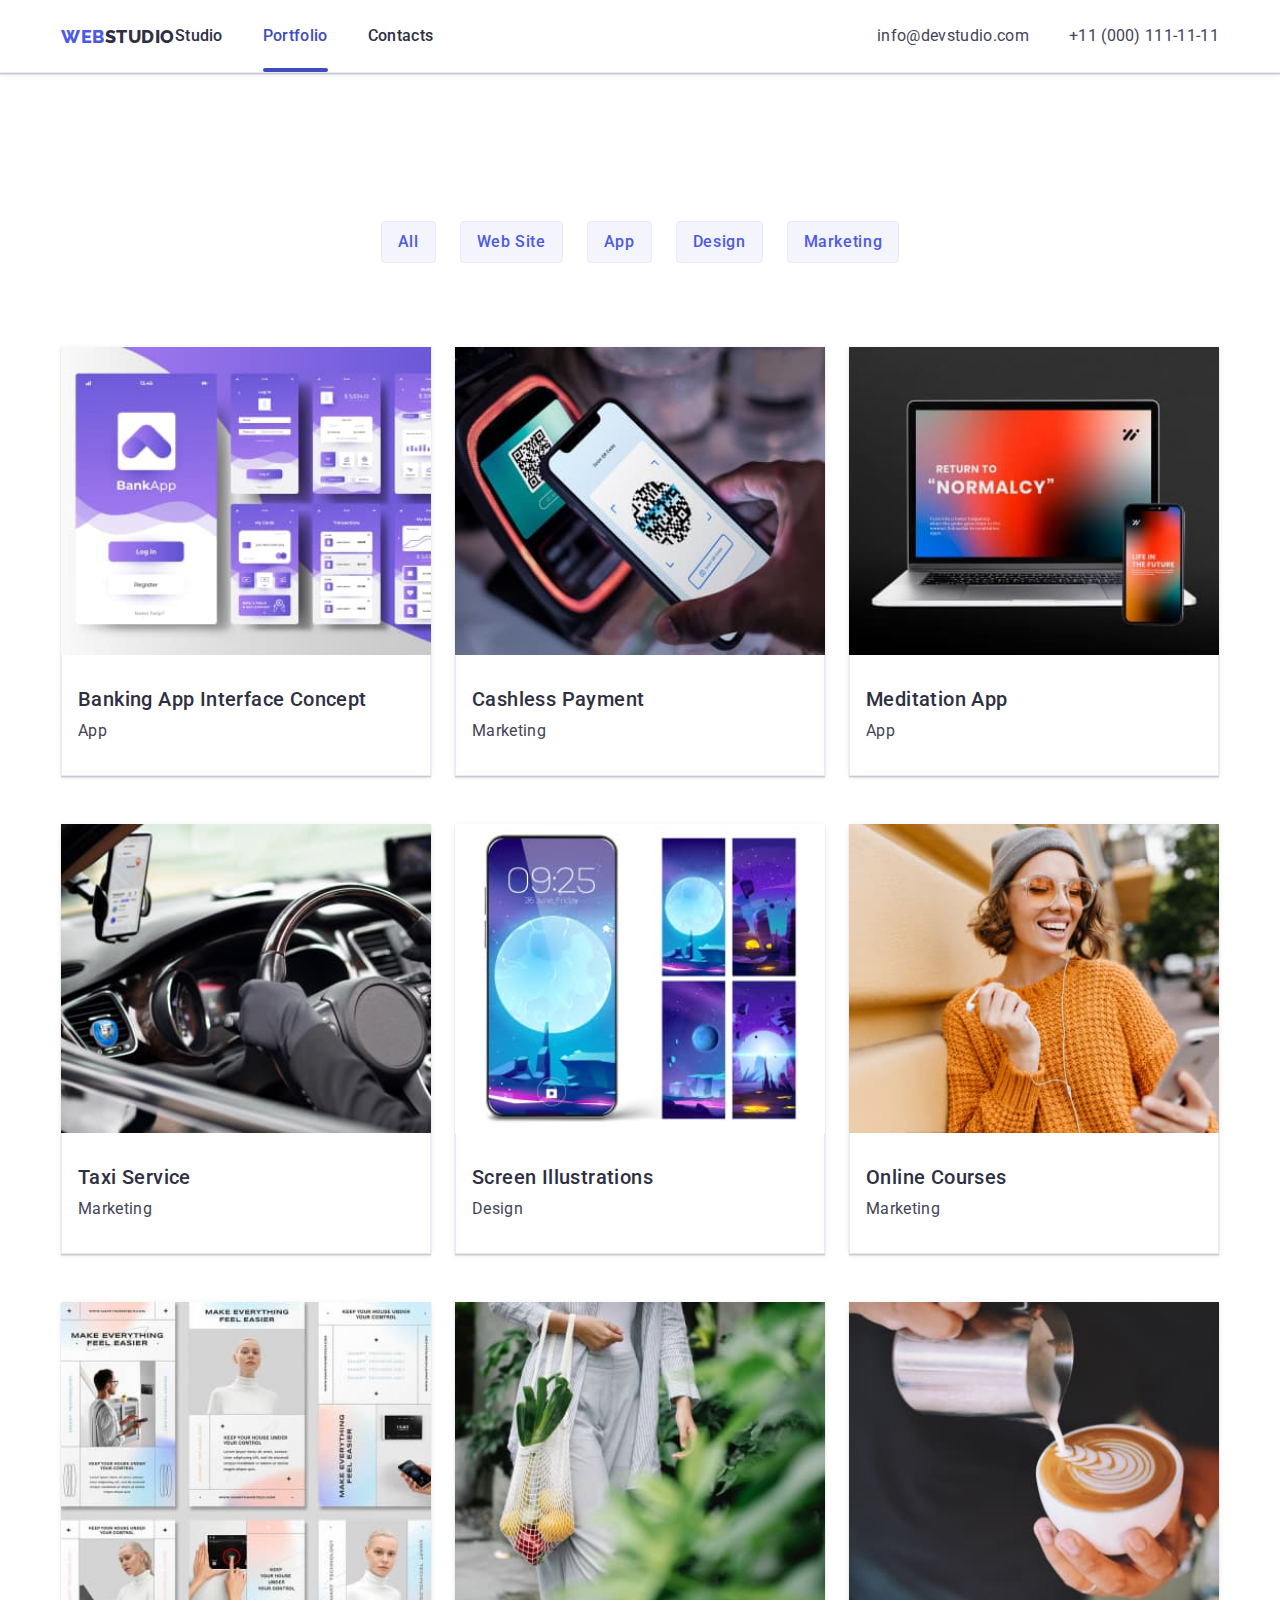
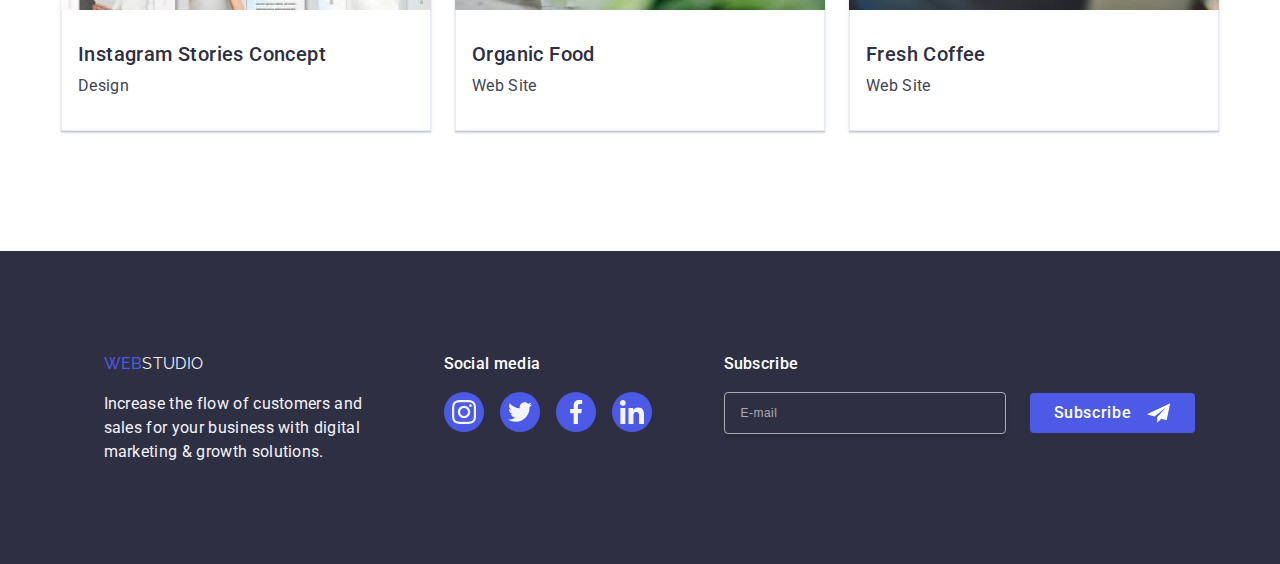
==== commit e1929528: "Changed in homework 7." ====
--- a/portfolio.html
+++ b/portfolio.html
@@ -18,7 +18,7 @@
     <header class = "header">
         <div class = "header-div container-phone container">
             <nav class="nav">
-                <a class = "logo link" href="./index.html">Web<span class = "span-header">Studio</span></a>
+                <a class = "logo" href="./index.html">Web<span class = "span-header">Studio</span></a>
                 <ul class = "list">
                     <li><a class = "link" href="./index.html">Studio</a></li>
                     <li><a class = "active-link" href="./portfolio.html">Portfolio</a></li>
--- a/css/styles.css
+++ b/css/styles.css
@@ -50,13 +50,13 @@
 
 
 
-    @media (min-device-pixel-ratio: 2),
-(-webkit-min-device-pixel-ratio: 2),
+
+@media (-webkit-min-device-pixel-ratio: 2),
 (min-resolution: 192dpi),
 (min-resolution: 2dppx) {
     .container-image {
         background-image: linear-gradient(rgba(46,47,66,0.70)),
-        url("../images/Dark-bg-2-2\ \(1\).jpg");
+        url(../images/people-office-phone-2-2.png);
     }
 }
 
@@ -86,7 +86,6 @@
         top: 0;
         left: 0;
         width: 100%;
-        height: 100vh;
         padding: 32px;
         background-color: var(--White-background);
         z-index: 999;
@@ -100,26 +99,9 @@
         transform: translateX(0);
       }
 
-      .menu-container .close-btn{
-        position: absolute;
-        top:24px;
-        right: 24px;
-        width: 24px;
-        height: 24px;
-        border-radius: 50%;
-        display: flex;
-        align-items: center;
-        justify-content: center;
-        background-color: var(--Modal-background);
-        border: 1px solid rgba(0,0,0,0.1);
-        padding: 0;
-        cursor: pointer;
-        transition: background-color 250ms cubic-bezier(0.4,0,0.2,1),border 250ms cubic-bezier(0.4,0,0.2,1);
-      }
 
       .icon-close{
         transition: fill 250ms cubic-bezier(0.4,0,0.2,1);
-        fill: var(--Modal-overlay);
         
     }
 
@@ -134,7 +116,7 @@
     }
 
     .mobile-link{
-        font-family: "Roboto" sans-serif;
+        font-family: "Roboto",sans-serif;
         font-size: 36px;
         font-style: normal;
         font-weight: 700;
@@ -156,7 +138,7 @@
 
     .active-link{
         color: var(--Pressed-state);
-        font-family: "Roboto" sans-serif;
+        font-family: "Roboto", sans-serif;
         transition: color 250ms cubic-bezier(0.4,0,0.2,1);
         font-size: 36px;
         font-style: normal;
@@ -170,7 +152,7 @@
 
     .emial-info{
         color:#434455;
-        font-family: "Roboto" sans-serif;
+        font-family: "Roboto", sans-serif;
         font-size: 20px;
         font-style: normal;
         font-weight: 500;
@@ -180,22 +162,12 @@
         text-decoration: none;
     }
     
-    .mobile-menu-two{
-        display:flex;
-        gap:40px;
-        flex-direction: column;
-        justify-content: center;
-        margin-top:248px;
-        margin-left:8px;
-        
-    }
 
     .menu-container .social-media-icons-two{
         gap:56px;
-        margin-top:48px;
-        margin-left: 8px;
-        margin-bottom: 40px;
-        justify-content: flex-start;
+        margin: auto;
+        position: absolute;
+        bottom: 40px;
     }
 /*  ----------  */
     
@@ -230,6 +202,7 @@
     align-items: center;
 
 }
+
 
 
 .logo{
@@ -269,12 +242,17 @@
 
 .nav > .logo{
     color: var(--Primary-Brand);
+    font-size: 18px;
 }
 
 .list{
     list-style: none;
     display: flex;
     gap: 40px;
+}
+
+.section-portfolio .list{
+    flex-direction: column;
 }
 
 
@@ -289,7 +267,7 @@
 .container-image{
     background-image: linear-gradient(rgba(46, 47, 66, 0.7), 
     rgba(46, 47, 66, 0.7)),
-    url(../images/Dark-bg\ \(2\).png);
+    url(../images/people-office-phone.png);
     flex-shrink: 0;
     max-width: 1440px;
     background-repeat: no-repeat;
@@ -312,15 +290,16 @@
     color: var(--White-background);
     justify-content: center;
     text-align: center;
-    font-family: Roboto;
+    font-family: "Roboto" , sans-serif;
     font-size: 36px;
     font-style: normal;
     font-weight: 700;
     line-height: 40px; 
     letter-spacing: 0.72px;
     text-transform: capitalize;
-    margin-bottom: 72px;
     display: inherit;
+    max-width: 320px;
+    margin: 0px auto 36px;
 
 }
 
@@ -343,15 +322,13 @@
     transition: background-color 250ms cubic-bezier(0.4,0,0.2,1);
 }
 
-    .main-button:hover,
-    .button:hover{
+    .main-button:hover{
         color: var(--White-background);
         background-color: var(--Pressed-state);
         cursor: pointer;
     }
     
-    .main-button:focus,
-    .button:focus{
+    .main-button:focus{
         color:var(--White-background);
         background-color:var(--Pressed-state);
     }
@@ -382,8 +359,6 @@
     align-items: flex-start;
     justify-content: center;
     gap: 72px;
-    margin-left: 16px;
-    margin-right: 16px;
 }
 
 
@@ -394,8 +369,6 @@
 
 .list-element{
     display: flex;
-    width: 100%;
-    margin: auto;
     flex-direction: column;
     align-items: center;
     gap: 8px;
@@ -403,22 +376,21 @@
 
 .section-second-opcion .headline{
     color:var(--Dark);
-    margin-bottom: 8px;
     align-items: center;
-    font-family: "Roboto" sans-serif;
+    font-family: "Roboto" , sans-serif;
+    margin-bottom: 0px;
     font-size: 36px;
     font-style: normal;
     font-weight: 700;
     line-height: 40px; 
     letter-spacing: 0.72px;
     text-transform: capitalize;
-    display: block;
 
 }
 
 .section-second-opcion .text{
     color:var(--Text);
-    font-family: "Roboto" sans-serif;
+    font-family: "Roboto" , sans-serif;
     font-size: 16px;
     font-style: normal;
     font-weight: 500;
@@ -428,14 +400,11 @@
 
 
 .section-second-opcion{
-    width: 100%;
-    display: flex;
-    padding: 72px 0;
-}
-
-.section-second-opcion svg{
-    display:none;
-}
+    padding: 96px 0;
+    margin:0px 16px;
+}
+
+
 
 /*----------*/
 
@@ -453,7 +422,7 @@
     width: 100%;
     display: flex;
     margin: auto;
-    padding-bottom: 96px;
+    padding:96px 0px;
 }
 
 .last-section  .list-atrybutes{
@@ -466,13 +435,12 @@
     font-size: 36px;
     text-align: center;
     color: var(--Dark);
-    font-family: "Roboto" ;
+    font-family: "Roboto", sans-serif ;
     font-style: normal;
     font-weight: 700;
     line-height: 40px; 
     letter-spacing: 0.72px;
     text-transform: capitalize;
-    margin-top:96px;
     margin-bottom: 72px;
 }
 
@@ -486,7 +454,6 @@
     padding-bottom: 0px;
     flex-direction: column;
     align-items: center;
-    gap: 32px;
     
 }
 
@@ -617,9 +584,7 @@
 }
 
 .section-fourth-opcion{
-    margin-bottom: 96px;
-    margin-left: 80px;
-    margin-right: 80px;
+    margin:96px 80px;
 }
 
 /*----------*/
@@ -628,7 +593,8 @@
 .footer{
     display: flex;
     background-color:var(--Dark);
-    padding: 100px 0;
+    padding-top: 97.5px;
+    padding-bottom: 96px;
     gap:20px;
     align-items: center;
     justify-content: center;
@@ -665,6 +631,7 @@
     flex-direction: column;
     justify-content: center;
     width:398px;
+    gap:16px;
 }
 
 .foot > .logo{
@@ -678,7 +645,7 @@
 
 .footer-text{
     margin: auto;
-    font-family: "Roboto" sans-serif;
+    font-family: "Roboto", sans-serif;
     font-size: 16px;
     font-style: normal;
     font-weight: 500;
@@ -736,11 +703,6 @@
     transition: background-color 250ms cubic-bezier(0.4,0,0.2,1);
 }
 
-.form-footer{
-    display: flex;
-    gap:16px;
-
-}
 
 .footer-label{
     display: inherit;
@@ -787,11 +749,10 @@
     line-height: 24px;
     letter-spacing: 0.48px;
     box-shadow:0px 4px 4px 0px rgba(0,0,0,0.15);
-    margin:0px 15px;
 }
 
 .footer-input::placeholder{
-    color: rgba(255, 255, 255, 0.6);;
+    color: rgba(255, 255, 255, 0.6);
 }
 
 
@@ -808,6 +769,16 @@
     width: 100%;
     height: 796px;
     background-color: var(--White-background);
+}
+
+.mobile-menu-two .active-link{
+    position: absolute;
+    bottom: 192px;
+}
+
+.mobile-menu-two .emial-info{
+    position: absolute;
+    bottom: 128px;
 }
 
 
@@ -845,6 +816,7 @@
     justify-content: center;
     background-color: var(--Accent);
     border: 1px solid rgba(0,0,0,0.1);
+    fill: var(--Modal-overlay);
     padding: 0;
     cursor: pointer;
     transition: background-color 250ms cubic-bezier(0.4,0,0.2,1),border 250ms cubic-bezier(0.4,0,0.2,1);
@@ -896,6 +868,10 @@
     outline: transparent;
     resize: none;
     transition: border-color 250ms cubic-bezier(0.4,0,0.2,1);
+}
+
+.modal-textarea-input::placeholder{
+    color:#8E8F99;
 }
 
 .modal-textarea-input:focus{
@@ -1018,8 +994,9 @@
 .close-btn:hover{
     background-color: var(--Pressed-state);
     border: none;
-    fill:var(--White-background);
-}
+    fill: var(--White-background);
+}
+
 
 .checkbox-input{
     overflow: hidden;
@@ -1042,20 +1019,19 @@
 /*section portfolio*/
 
 .section-portfolio{
-    padding-bottom: 48px;
+    padding: 48px 16px;
+
 }
 
 .section-portfolio .list-atrybutes{
-    display: inline-flex;
+    display: flex;
     flex-direction: row;
     justify-content: flex-start;
     flex-wrap:wrap;
     width: 263px;
     row-gap:24px;
     column-gap: 16px;
-    margin-left:16px;
-    margin-top: 48px;
-    margin-bottom: 48px;
+    margin: 48px auto;
     
 }
 .section-portfolio h1{
@@ -1073,35 +1049,26 @@
     background-color: var(--Light);
     padding: 8px 16px;
     transition:color 250ms cubic-bezier(0.4,0,0.2,1),background-color 250ms cubic-bezier(0.4,0,0.2,1),border-color 250ms cubic-bezier(0.4,0,0.2,1),box-shadow 250ms cubic-bezier(0.4,0,0.2,1);
-    font-size: 16px;
     font-style: normal;
-    font-weight: 500;
     line-height: 24px; 
     letter-spacing: 0.64px;
 }
 
-.main-button:hover,
+    
+
     .button:hover{
+        border: 1px solid transparent;
+        box-shadow: 0px 3px 1px rgba(0, 0, 0, 0.1), 0px 2px 1px rgba(0, 0, 0, 0.08), 0px 2px 2px rgba(0, 0, 0, 0.12);
         color: var(--White-background);
         background-color: var(--Pressed-state);
         cursor: pointer;
     }
     
-
-    .button:hover{
-        border: 1px solid transparent;
-        box-shadow: 0px 3px 1px rgba(0, 0, 0, 0.1), 0px 2px 1px rgba(0, 0, 0, 0.08), 0px 2px 2px rgba(0, 0, 0, 0.12);
-    }
-    
-    .main-button:focus,
-    .button:focus{
-        color:var(--White-background);
-        background-color:var(--Pressed-state);
-    }
-    
     .button:focus{
         border: 1px solid transparent;
         box-shadow: 0px 3px 1px rgba(0, 0, 0, 0.1), 0px 2px 1px rgba(0, 0, 0, 0.08), 0px 2px 2px rgba(0, 0, 0, 0.12);
+        color:var(--White-background);
+        background-color:var(--Pressed-state);
     }
     
     .button:active{
@@ -1117,8 +1084,12 @@
 
     .list-element-two{
         width: 396px;
-        margin-left: 16px;
-        margin-right:16px;
+        margin:auto;
+        box-shadow: 0px 1px 6px rgba(46, 47, 66, 0.08), 0px 1px 1px rgba(46, 47, 66, 0.16), 0px 2px 1px rgba(46, 47, 66, 0.08);
+    }
+
+    .list-element-two img{
+        width: 100%;
     }
 
     .link-image{
@@ -1201,22 +1172,25 @@
         display: none;
     }
 
+    .section-second-opcion svg{
+        display:none;
+    }
+
 
 }
 
 @media screen and (min-width:768px) and (max-width:1200px) {
 
 
-    @media (min-device-pixel-ratio: 2),
-(-webkit-min-device-pixel-ratio: 2),
+
+    @media (-webkit-min-device-pixel-ratio: 2),
 (min-resolution: 192dpi),
 (min-resolution: 2dppx) {
     .container-image {
         background-image: linear-gradient(rgba(46,47,66,0.70)),
-        url("../images/Dark-bg-2-2\ \(2\).png");
-    }
-}
-
+        url(../images/people-office-tablet-2-2.png);
+    }
+}
 
     .menu-container{
         display: none;
@@ -1264,7 +1238,6 @@
     .adres .link{
         font-weight: 400;
         font-size: 12px;
-        font-weight: 400;
         line-height: 14px; 
         letter-spacing: 0.48px;
     }
@@ -1285,7 +1258,7 @@
         position: absolute;
         content: "";
         left: 0;
-        bottom: -1px;
+        bottom: -3px;
         width: 100%;
         height: 4px;
         background-color: var(--Pressed-state);
@@ -1327,7 +1300,7 @@
     .container-image{
         background-image: linear-gradient(rgba(46, 47, 66, 0.7), 
         rgba(46, 47, 66, 0.7)),
-        url(../images/Dark-bg\ \(3\).png);
+        url(../images/people-office-tablet.png);
 
     }
     
@@ -1346,7 +1319,6 @@
     
     .main-headline{
         font-size: 56px;
-        margin-bottom: 36px;
         line-height: 60px; 
         letter-spacing: 1.12px;
         max-width: 496px;
@@ -1376,10 +1348,6 @@
     }
     
     
-    .section-second-opcion{
-        padding: 96px 0;
-    }
-
 
     
 
@@ -1422,15 +1390,11 @@
 
 
 
-
-.logo{
+.footer .logo{
+    margin-left:0px;
     font-family: "Raleway",sans-serif;
     color:var(--Primary-Brand);
     text-decoration: none;
-}
-
-.footer .logo{
-    margin-left:0px;
 }
 
 .link-footer{
@@ -1448,7 +1412,7 @@
 .span-footer{
     color: var(--Light);
     max-width: 264px;
-    font-size: 16px;
+    font-size: 18px;
     line-height: 1.5;
     font-weight: 400;
     letter-spacing: 0.02em;
@@ -1493,14 +1457,10 @@
 
 .footer-input{
     width: 264px;
-    margin-left:70px;
-}
-
-
-
-.footer-button-svg{
-    margin-left: 16px;
-}
+    margin-left:50px;
+}
+
+
 
 
 
@@ -1527,6 +1487,10 @@
         width: 356px;
     }
 
+    .list-element-two img{
+        width: 100%;
+    }
+
 
     .container-two{
         width:356px;
@@ -1540,16 +1504,35 @@
         row-gap: 24px;
     }
 
-    .section-.section-portfolio .list{
+    .section-portfolio{
+        padding-top: 64px;
+        padding-bottom: 96px;
+    }
+
+    .section-portfolio .list{
         list-style: none;
         display: flex;
-    
-    
-    }
-
-    .section-portfolio .container{
-        max-width:1199px;
-        margin-left:16px;
+        flex-direction: row;
+        row-gap: 72px;
+        column-gap: 24px;
+    
+    
+    }
+
+
+    .section-second-opcion svg{
+        display:none;
+    }
+
+    .section-portfolio .list-atrybutes{
+        width: 100%;
+        gap:24px;
+        justify-content: center;
+        margin-bottom: 64px;
+    }
+
+    .link-photo>.list-element-two:last-child{
+        margin-left: 8px;
     }
 
 
@@ -1565,13 +1548,13 @@
 
 
 
-    @media (min-device-pixel-ratio: 2),
-(-webkit-min-device-pixel-ratio: 2),
+
+    @media(-webkit-min-device-pixel-ratio: 2),
 (min-resolution: 192dpi),
 (min-resolution: 2dppx) {
     .container-image {
         background-image: linear-gradient(rgba(46,47,66,0.70)),
-        url("../images/people-office-2-2.png");
+        url(../images/people-office-desktop-2-2.png);
     }
 }
     
@@ -1597,7 +1580,7 @@
         position: absolute;
         content: "";
         left: 0;
-        bottom: -1px;
+        bottom: -3px;
         width: 100%;
         height: 4px;
         background-color: var(--Pressed-state);
@@ -1652,14 +1635,7 @@
         margin-bottom: 72px;
     }
     
-    .border-button{
-        border: 1px solid var(--Accent);
-        border-radius:4px ;
-    }
-    
-    .footer-button-svg{
-        margin-left: 16px;
-    }
+
 
     /*------------------------------------------------*/
     
@@ -1676,6 +1652,7 @@
     
     }
 
+
     /*------------------------------------------------*/
     
     
@@ -1689,17 +1666,34 @@
     .section-second-opcion{
         padding: 120px 0 120px;
     }
-    
+
+    .section-second-opcion .text{
+        font-weight: 400;
+        width: 264px;
+    }
+    .section-second-opcion .headline{
+        font-size: 20px;
+        width: inherit;
+        height: 30px;
+        margin-right: 217px;
+        margin-bottom: 0px;
+    }
+
+    .section-second-opcion .list-atrybutes{
+        margin-left: 0px;
+        margin-right: 0px;
+    }
+
     .section-third-opcion{
         padding-bottom: 120px;
     }
     
     .last-section{
-        padding: 120px 0;
+        padding: 120px 0px;
     }
 
     .section-portfolio{
-        padding-top: 96px;
+        padding-top: 100px;
         padding-bottom: 120px;
     }
     
@@ -1713,6 +1707,17 @@
         gap:24px;
     }
 
+    .section-portfolio .list-atrybutes{
+        width: 100%;
+        gap:24px;
+        justify-content: center;
+        margin-bottom: 84px;
+    }
+
+    .section-portfolio .list{
+        flex-direction: row;
+    }
+
     
     .list-element{
         width: calc((100% - 72px) / 4);
@@ -1721,6 +1726,7 @@
     
     .list-element-two{
         width: calc((100% - 48px) / 3);
+        padding-left:0px;
     }
     
     .list-element-three{
@@ -1761,7 +1767,7 @@
     .container-image{
         background-image: linear-gradient(rgba(46, 47, 66, 0.7), 
         rgba(46, 47, 66, 0.7)),
-        url(../images/people-office.jpg);
+        url(../images/people-office-desktop.jpg);
     }
 
     /*------------------------------------------------*/
@@ -1778,6 +1784,8 @@
     .svg-element{
         display: flex;
         height: 112px;
+        width:264px;
+        flex-shrink: 0;
         background-color: var(--Light);
         border-radius: 4px;
         margin-bottom: 8px;
@@ -1843,9 +1851,6 @@
         transition: color 250ms cubic-bezier(0.4,0,0.2,1);
     }
     
-    .logo{
-        margin-right: 76px;
-    }
 
 
     
@@ -1875,6 +1880,11 @@
         flex-wrap: wrap;
         column-gap: 24px;
         row-gap: 48px;
+    }
+
+    .footer{
+        padding-top:101.5px;
+        padding-bottom: 100px;
     }
 
     .flex-footer{
@@ -1944,6 +1954,7 @@
     .menu-container{
         display: none;
     }
+
     
     /*------------------------------------------------*/
 }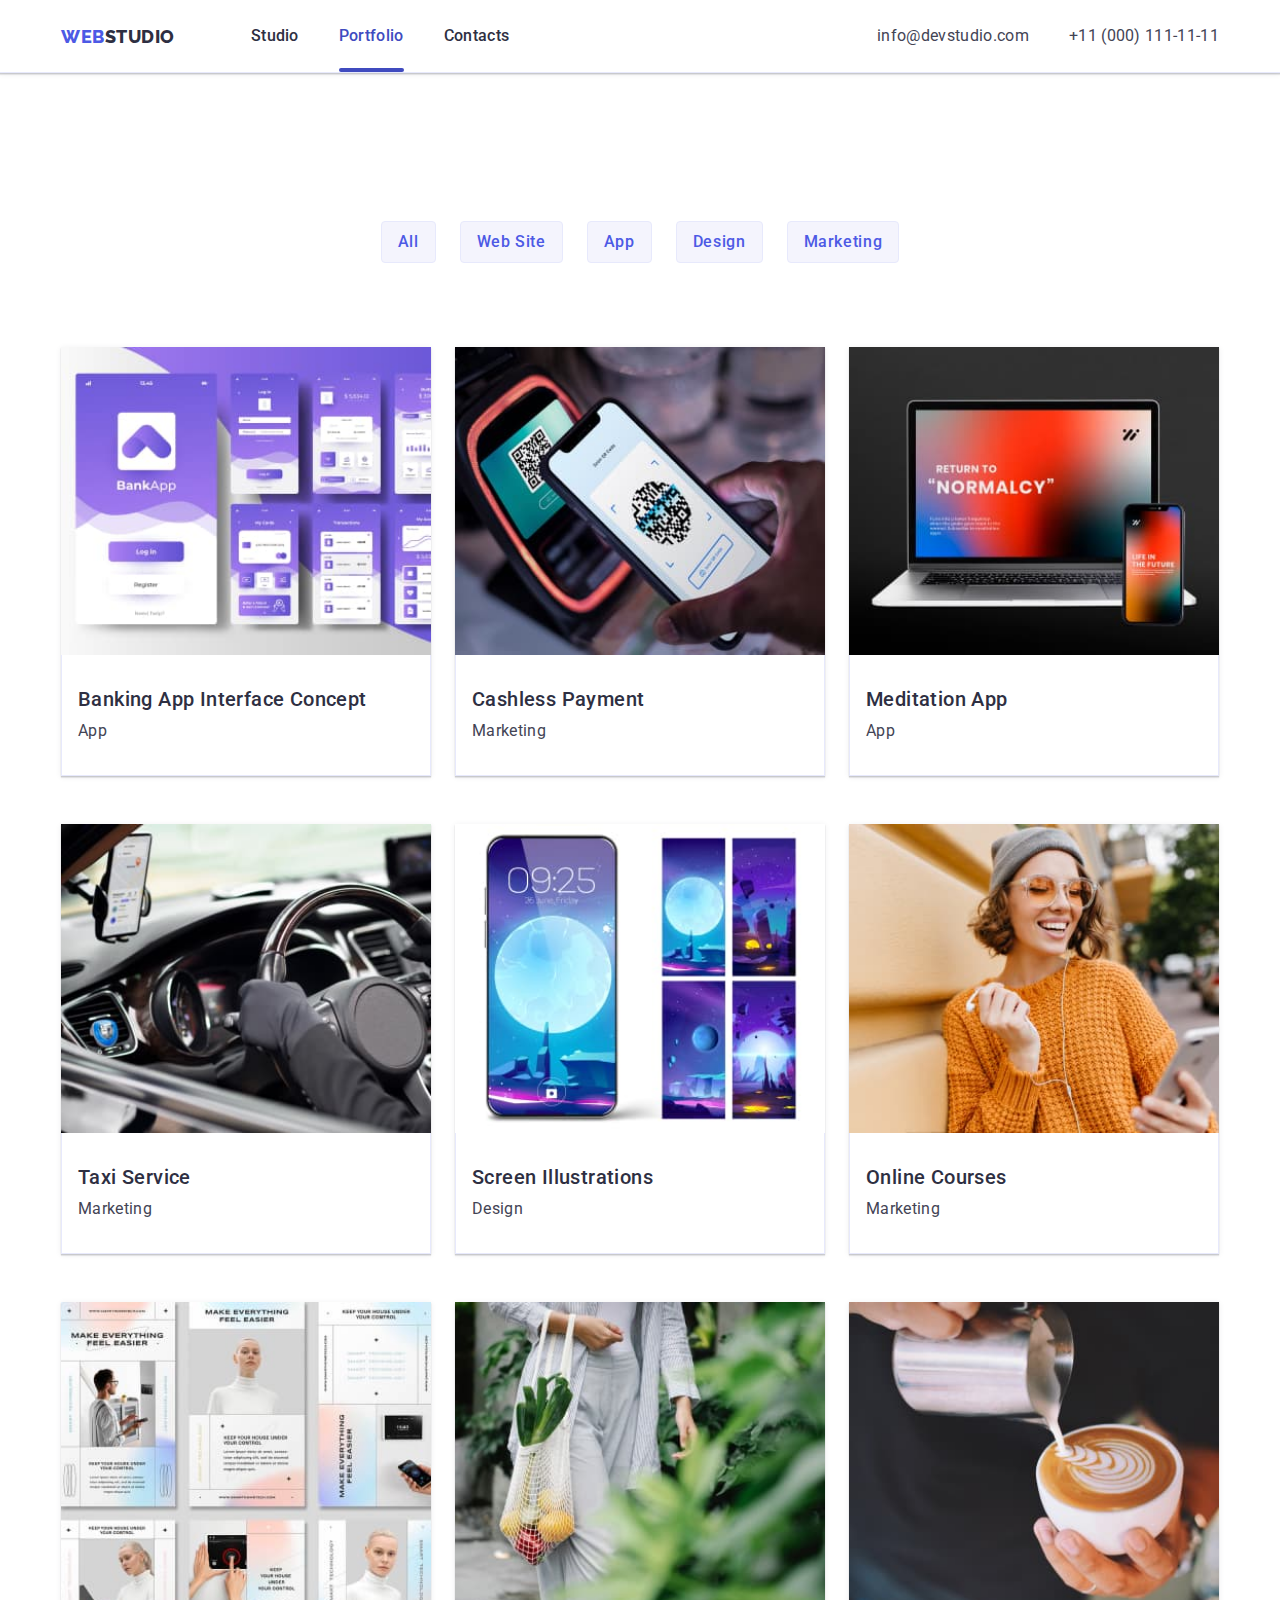
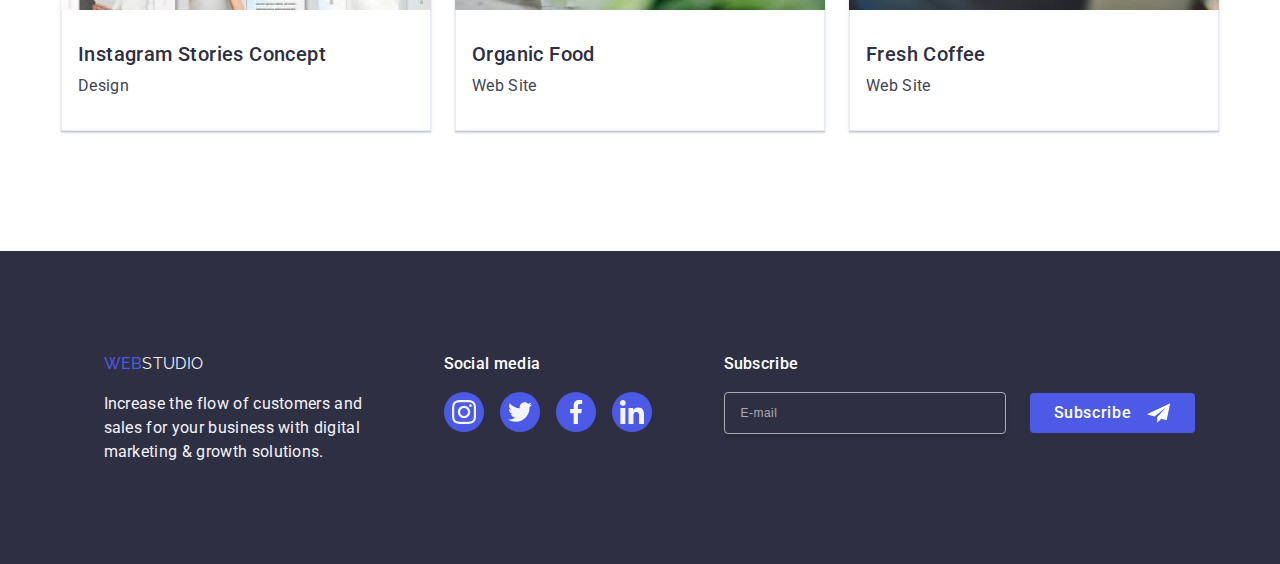
==== commit e7c388ea: "Changed in homework 7." ====
--- a/portfolio.html
+++ b/portfolio.html
@@ -245,7 +245,7 @@
         </button>
         <ul class="mobile-menu">
           <li><a href="./index.html" class="mobile-link">Studio</a></li>
-          <li><a href="./portfolio.html" class="active-link">Prtfolio</a></li>
+          <li><a href="./portfolio.html" class="active-link">Portfolio</a></li>
           <li><a href="" class="mobile-link">Contacts</a></li>
         </ul>
 
--- a/css/styles.css
+++ b/css/styles.css
@@ -1852,7 +1852,9 @@
     }
     
 
-
+    .logo{
+        margin-right: 76px;
+    }
     
     .adres{
         font-style: normal;
